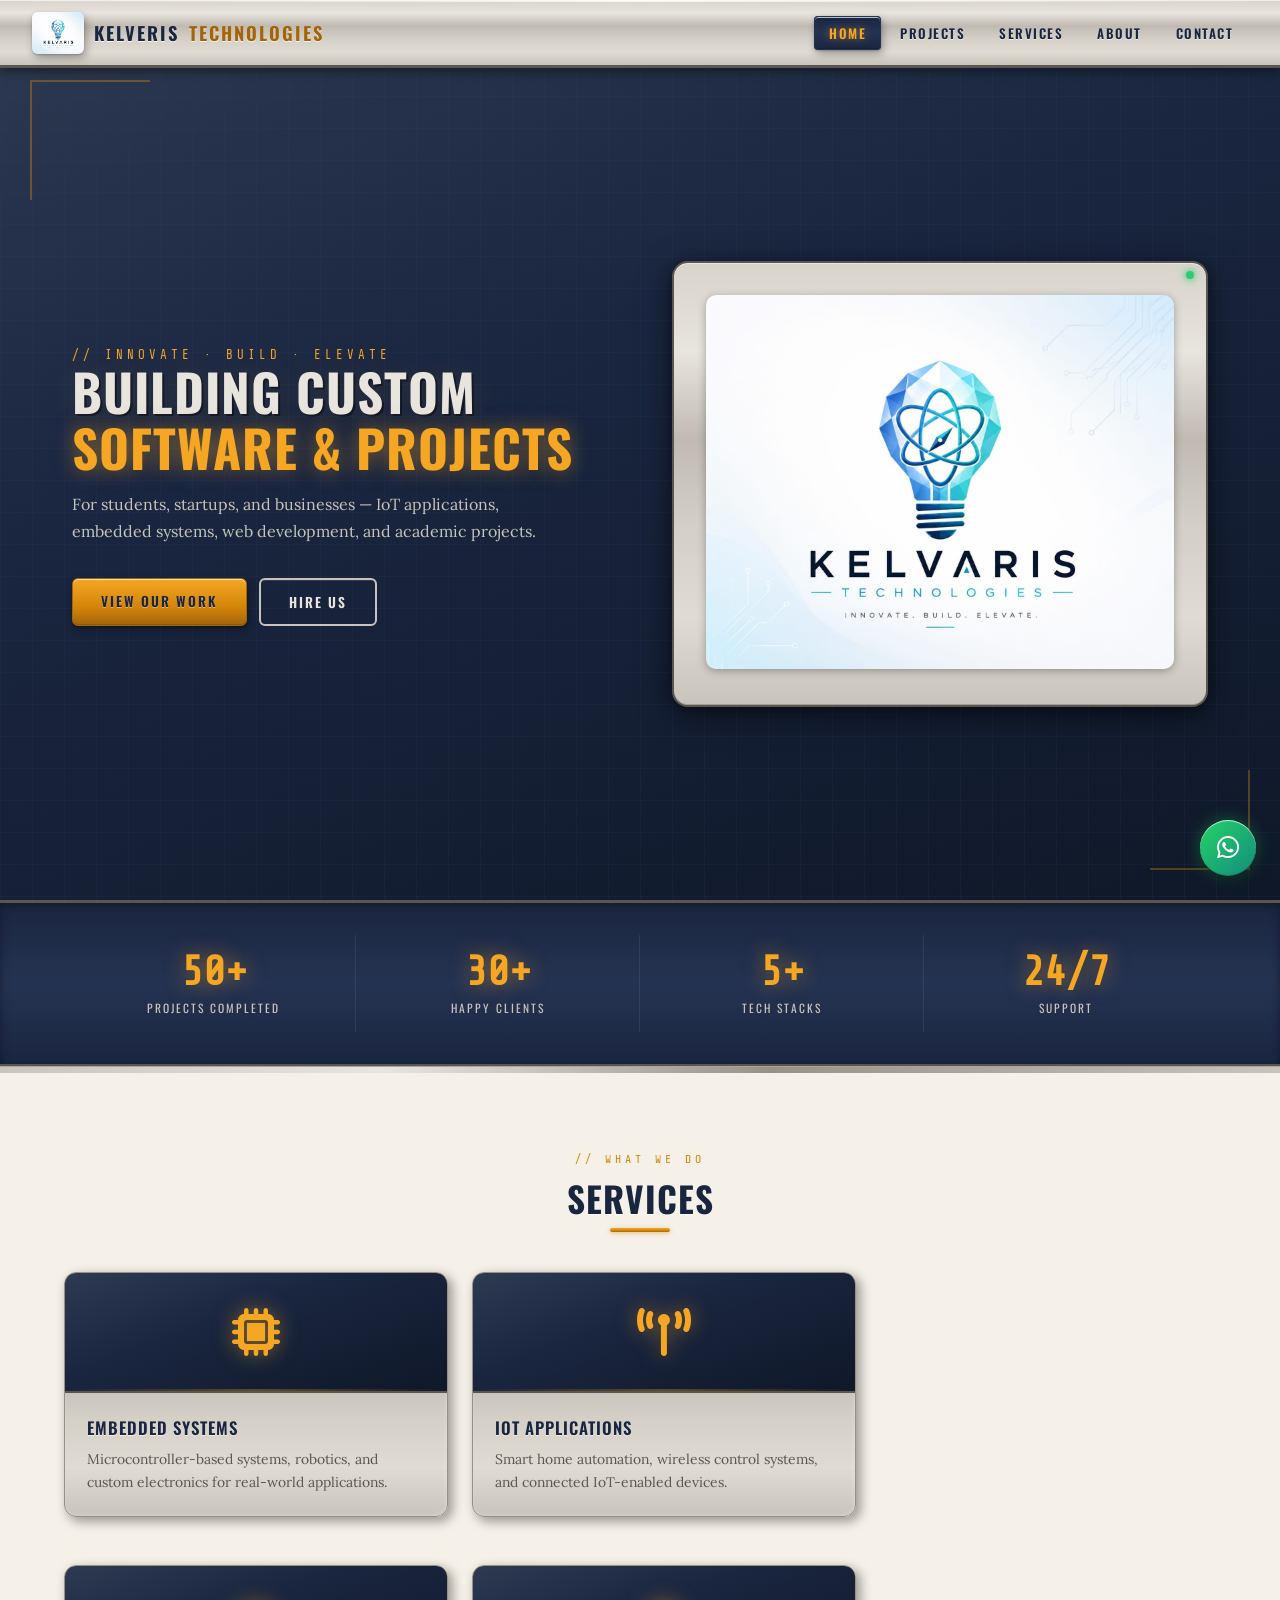
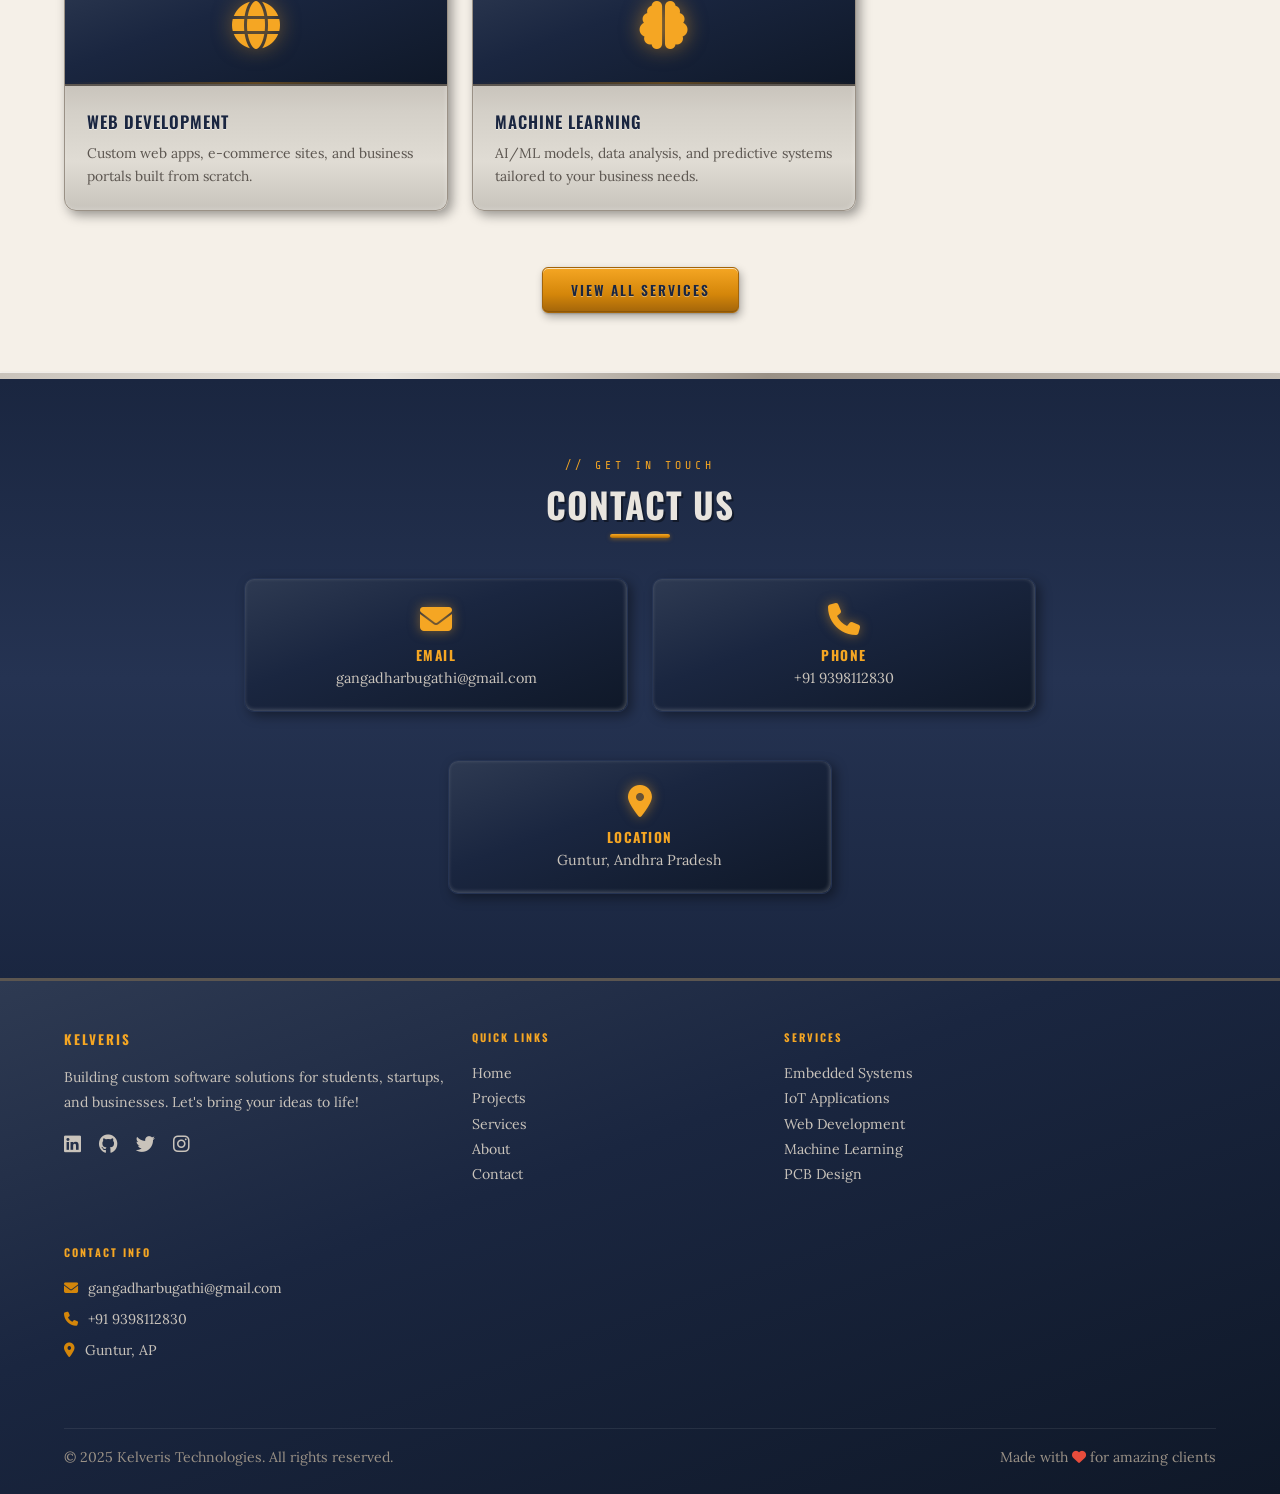
==== index.html @ 00cc4bfc "Initial commit" ====
<!DOCTYPE html>
<html lang="en">
<head>
  <meta charset="UTF-8">
  <meta name="viewport" content="width=device-width, initial-scale=1.0">
  <title>Kelveris Technologies – Innovate. Build. Elevate.</title>
  <link rel="stylesheet" href="skeu.css">
  <link rel="stylesheet" href="skeu-3d.css">
  <link rel="stylesheet" href="https://cdnjs.cloudflare.com/ajax/libs/font-awesome/6.4.2/css/all.min.css">
</head>
<body>

<!-- NAVBAR -->
<nav class="skeu-navbar">
  <a class="navbar-brand" href="index.html">
    <img src="logo.jpeg" alt="Kelveris Logo">
    KELVERIS <span>TECHNOLOGIES</span>
  </a>
  <button class="navbar-toggle" onclick="this.nextElementSibling.classList.toggle('open')">
    <i class="fas fa-bars"></i>
  </button>
  <ul class="nav-links">
    <li><a href="index.html" class="active">Home</a></li>
    <li><a href="project.html">Projects</a></li>
    <li><a href="service.html">Services</a></li>
    <li><a href="about.html">About</a></li>
    <li><a href="contact.html">Contact</a></li>
  </ul>
</nav>

<!-- HERO -->
<section class="skeu-hero" id="home">
  <div class="corner-br"></div>
  <div class="hero-inner">
    <div class="hero-text">
      <span class="tagline">// Innovate · Build · Elevate</span>
      <h1>Building Custom <em>Software &amp; Projects</em></h1>
      <p>For students, startups, and businesses — IoT applications, embedded systems, web development, and academic projects.</p>
      <div style="display:flex;gap:12px;flex-wrap:wrap;">
        <a href="project.html" class="btn-skeu btn-skeu-primary">View Our Work</a>
        <a href="contact.html" class="btn-skeu btn-skeu-outline">Hire Us</a>
      </div>
    </div>
    <div>
      <div class="hero-logo-panel" data-tilt id="heroTiltPanel">
        <img src="logo.jpeg" alt="Kelveris Technologies">
      </div>
    </div>
  </div>
</section>

<!-- STATS -->
<div class="stats-strip">
  <div class="stats-grid">
    <div class="stat-item">
      <span class="stat-number">50+</span>
      <div class="stat-label">Projects Completed</div>
    </div>
    <div class="stat-item">
      <span class="stat-number">30+</span>
      <div class="stat-label">Happy Clients</div>
    </div>
    <div class="stat-item">
      <span class="stat-number">5+</span>
      <div class="stat-label">Tech Stacks</div>
    </div>
    <div class="stat-item">
      <span class="stat-number">24/7</span>
      <div class="stat-label">Support</div>
    </div>
  </div>
</div>

<div class="plate-divider"></div>

<!-- SERVICES PREVIEW -->
<section class="skeu-section" style="background:var(--cream);">
  <div class="container">
    <div class="text-center mb-5">
      <span class="section-label">// What We Do</span>
      <h2 class="section-title section-title-center">Services</h2>
    </div>

    <div class="row gap-3" style="margin-bottom:2rem;">
      <!-- Service cards -->
      <div class="col-3 mb-3">
        <div class="skeu-card" style="height:100%;">
          <div class="card-icon-panel"><i class="fas fa-microchip"></i></div>
          <div class="card-body">
            <h5 class="card-title">Embedded Systems</h5>
            <p class="card-text">Microcontroller-based systems, robotics, and custom electronics for real-world applications.</p>
          </div>
        </div>
      </div>
      <div class="col-3 mb-3">
        <div class="skeu-card" style="height:100%;">
          <div class="card-icon-panel"><i class="fas fa-broadcast-tower"></i></div>
          <div class="card-body">
            <h5 class="card-title">IoT Applications</h5>
            <p class="card-text">Smart home automation, wireless control systems, and connected IoT-enabled devices.</p>
          </div>
        </div>
      </div>
      <div class="col-3 mb-3">
        <div class="skeu-card" style="height:100%;">
          <div class="card-icon-panel"><i class="fas fa-globe"></i></div>
          <div class="card-body">
            <h5 class="card-title">Web Development</h5>
            <p class="card-text">Custom web apps, e-commerce sites, and business portals built from scratch.</p>
          </div>
        </div>
      </div>
      <div class="col-3 mb-3">
        <div class="skeu-card" style="height:100%;">
          <div class="card-icon-panel"><i class="fas fa-brain"></i></div>
          <div class="card-body">
            <h5 class="card-title">Machine Learning</h5>
            <p class="card-text">AI/ML models, data analysis, and predictive systems tailored to your business needs.</p>
          </div>
        </div>
      </div>
    </div>

    <div class="text-center">
      <a href="service.html" class="btn-skeu btn-skeu-primary">View All Services</a>
    </div>
  </div>
</section>

<div class="plate-divider"></div>

<!-- CONTACT INFO -->
<section class="skeu-section" style="background: var(--navy-grad);">
  <div class="container">
    <div class="text-center mb-5">
      <span class="section-label" style="color:var(--amber-glow);">// Get In Touch</span>
      <h2 class="section-title section-title-center" style="color:var(--metal-light); text-shadow:2px 2px 0 rgba(0,0,0,0.4);">Contact Us</h2>
    </div>

    <div class="row gap-3" style="justify-content:center;">
      <div class="col-3 mb-3">
        <div class="contact-info-block">
          <i class="fas fa-envelope"></i>
          <h5>Email</h5>
          <p>gangadharbugathi@gmail.com</p>
        </div>
      </div>
      <div class="col-3 mb-3">
        <div class="contact-info-block">
          <i class="fas fa-phone"></i>
          <h5>Phone</h5>
          <p>+91 9398112830</p>
        </div>
      </div>
      <div class="col-3 mb-3">
        <div class="contact-info-block">
          <i class="fas fa-map-marker-alt"></i>
          <h5>Location</h5>
          <p>Guntur, Andhra Pradesh</p>
        </div>
      </div>
    </div>
  </div>
</section>

<!-- FOOTER -->
<footer class="skeu-footer">
  <div class="container">
    <div class="row gap-3">
      <div class="col-3 mb-4">
        <h5>Kelveris</h5>
        <p>Building custom software solutions for students, startups, and businesses. Let's bring your ideas to life!</p>
        <div class="footer-social mt-2">
          <a href="#"><i class="fab fa-linkedin"></i></a>
          <a href="#"><i class="fab fa-github"></i></a>
          <a href="#"><i class="fab fa-twitter"></i></a>
          <a href="#"><i class="fab fa-instagram"></i></a>
        </div>
      </div>
      <div class="col-4 mb-4">
        <h6>Quick Links</h6>
        <ul>
          <li><a href="index.html">Home</a></li>
          <li><a href="project.html">Projects</a></li>
          <li><a href="service.html">Services</a></li>
          <li><a href="about.html">About</a></li>
          <li><a href="contact.html">Contact</a></li>
        </ul>
      </div>
      <div class="col-3 mb-4">
        <h6>Services</h6>
        <ul>
          <li><a href="service.html">Embedded Systems</a></li>
          <li><a href="service.html">IoT Applications</a></li>
          <li><a href="service.html">Web Development</a></li>
          <li><a href="service.html">Machine Learning</a></li>
          <li><a href="service.html">PCB Design</a></li>
        </ul>
      </div>
      <div class="col-3 mb-4">
        <h6>Contact Info</h6>
        <p><i class="fas fa-envelope" style="margin-right:6px;color:var(--amber);"></i> gangadharbugathi@gmail.com</p>
        <p style="margin-top:6px;"><i class="fas fa-phone" style="margin-right:6px;color:var(--amber);"></i> +91 9398112830</p>
        <p style="margin-top:6px;"><i class="fas fa-map-marker-alt" style="margin-right:6px;color:var(--amber);"></i> Guntur, AP</p>
      </div>
    </div>
    <hr class="footer-divider">
    <div class="row" style="justify-content:space-between;align-items:center;">
      <p class="footer-copy">© 2025 Kelveris Technologies. All rights reserved.</p>
      <p class="footer-copy">Made with <i class="fas fa-heart" style="color:#e74c3c;"></i> for amazing clients</p>
    </div>
  </div>
</footer>

<!-- WhatsApp -->
<a href="https://wa.me/919398112830?text=Hi! I'm interested in your services" class="float-wa" target="_blank">
  <i class="fab fa-whatsapp"></i>
</a>

<!-- Mouse-reactive 3D tilt for hero logo panel -->
<script>
  const tiltPanel = document.getElementById('heroTiltPanel');
  const tiltStage = document.querySelector('.skeu-hero');
  if (tiltPanel && tiltStage) {
    tiltStage.addEventListener('mousemove', (e) => {
      const rect = tiltStage.getBoundingClientRect();
      const x = (e.clientX - rect.left) / rect.width - 0.5;
      const y = (e.clientY - rect.top) / rect.height - 0.5;
      const rotY = x * 22;
      const rotX = -y * 14;
      tiltPanel.style.transform = `rotateY(${rotY}deg) rotateX(${rotX}deg) translateZ(20px)`;
      tiltPanel.style.animation = 'none';
    });
    tiltStage.addEventListener('mouseleave', () => {
      tiltPanel.style.transform = '';
      tiltPanel.style.animation = 'panel-float-3d 6s ease-in-out infinite';
    });
  }
</script>

</body>
</html>
---- skeu.css ----
/* ============================================================
   KELVERIS TECHNOLOGIES – Skeuomorphic Design System
   Palette: Brushed metal + warm cream + deep navy hardware
   ============================================================ */

@import url('https://fonts.googleapis.com/css2?family=Oswald:wght@400;600;700&family=Lora:ital,wght@0,400;0,600;1,400&family=Share+Tech+Mono&display=swap');

:root {
  /* Metals */
  --metal-light: #e8e4de;
  --metal-mid:   #c9c3bb;
  --metal-dark:  #9a9186;
  --metal-deep:  #5c5650;

  /* Warm cream / desk surface */
  --cream:       #f5f0e8;
  --cream-dark:  #e8e0d0;
  --parchment:   #d4c9b0;

  /* Hardware navy */
  --navy:        #1a2640;
  --navy-mid:    #253352;
  --navy-light:  #2e4070;

  /* Accent amber / LED */
  --amber:       #d4860a;
  --amber-glow:  #f5a623;
  --amber-dark:  #a3650a;

  /* Green LED */
  --led-green:   #2ecc71;
  --led-off:     #0a3320;

  /* Shadows */
  --shadow-raised: 0 1px 0 rgba(255,255,255,0.7) inset, 0 -1px 0 rgba(0,0,0,0.15) inset,
                   2px 4px 8px rgba(0,0,0,0.3), 0 1px 2px rgba(0,0,0,0.2);
  --shadow-inset:  inset 0 2px 5px rgba(0,0,0,0.35), inset 0 1px 2px rgba(0,0,0,0.25),
                   0 1px 0 rgba(255,255,255,0.5);
  --shadow-panel:  4px 4px 12px rgba(0,0,0,0.4), -1px -1px 4px rgba(255,255,255,0.25) inset;
  --shadow-deep:   0 8px 32px rgba(0,0,0,0.5), 0 2px 8px rgba(0,0,0,0.3);

  /* Textures via gradients */
  --metal-grad: linear-gradient(180deg,
    #d8d4cc 0%, #e8e4de 20%, #c0bab2 40%,
    #d4d0c8 60%, #e0dcd4 80%, #c8c4bc 100%);
  --desk-grad: linear-gradient(145deg, #f5f0e8 0%, #e8e0d0 50%, #ddd5c0 100%);
  --navy-grad: linear-gradient(180deg, #1a2640 0%, #253352 50%, #1a2640 100%);
  --panel-grad: linear-gradient(160deg, #2e3a52 0%, #1a2640 40%, #0f1828 100%);
  --amber-grad: linear-gradient(180deg, #f5a623 0%, #d4860a 60%, #a3650a 100%);
}

/* ============================================================
   BASE
   ============================================================ */
*, *::before, *::after { box-sizing: border-box; margin: 0; padding: 0; }

html { scroll-behavior: smooth; }

body {
  font-family: 'Lora', Georgia, serif;
  background: var(--desk-grad);
  background-attachment: fixed;
  color: var(--navy);
  min-height: 100vh;
  /* subtle linen texture */
  background-image:
    url("data:image/svg+xml,%3Csvg xmlns='http://www.w3.org/2000/svg' width='4' height='4'%3E%3Crect width='4' height='4' fill='%23f5f0e8'/%3E%3Crect x='0' y='0' width='1' height='1' fill='%23ede8de' opacity='.5'/%3E%3Crect x='2' y='2' width='1' height='1' fill='%23ede8de' opacity='.5'/%3E%3C/svg%3E"),
    linear-gradient(145deg, #f5f0e8 0%, #e8e0d0 50%, #ddd5c0 100%);
}

a { text-decoration: none; color: inherit; }

/* ============================================================
   NAVBAR  – brushed aluminium rail
   ============================================================ */
.skeu-navbar {
  position: fixed;
  top: 0; left: 0; right: 0;
  z-index: 1000;
  background: var(--metal-grad);
  border-bottom: 3px solid var(--metal-deep);
  box-shadow: 0 3px 10px rgba(0,0,0,0.45), 0 1px 0 rgba(255,255,255,0.6) inset;
  padding: 0 2rem;
  display: flex;
  align-items: center;
  justify-content: space-between;
  height: 68px;
}

.skeu-navbar::before {
  content:'';
  position:absolute; top:0; left:0; right:0; height:2px;
  background: linear-gradient(90deg, transparent, rgba(255,255,255,0.8), transparent);
}

.navbar-brand {
  display: flex;
  align-items: center;
  gap: 10px;
  font-family: 'Oswald', sans-serif;
  font-size: 1.15rem;
  font-weight: 700;
  letter-spacing: 2px;
  color: var(--navy);
  text-shadow: 0 1px 0 rgba(255,255,255,0.8);
}

.navbar-brand img {
  height: 42px;
  border-radius: 6px;
  box-shadow: var(--shadow-raised);
}

.navbar-brand span {
  color: var(--amber-dark);
}

.nav-links {
  display: flex;
  align-items: center;
  gap: 4px;
  list-style: none;
}

.nav-links li a {
  font-family: 'Oswald', sans-serif;
  font-size: 0.82rem;
  font-weight: 600;
  letter-spacing: 1.5px;
  text-transform: uppercase;
  padding: 6px 14px;
  border-radius: 4px;
  color: var(--navy);
  border: 1px solid transparent;
  transition: all 0.15s;
  position: relative;
  text-shadow: 0 1px 0 rgba(255,255,255,0.6);
}

.nav-links li a:hover,
.nav-links li a.active {
  background: var(--navy-grad);
  color: var(--amber-glow);
  border: 1px solid var(--navy-mid);
  box-shadow: var(--shadow-raised);
  text-shadow: 0 0 8px rgba(245,166,35,0.5);
}

/* hamburger */
.navbar-toggle {
  display: none;
  background: none;
  border: none;
  font-size: 1.4rem;
  color: var(--navy);
  cursor: pointer;
}

/* ============================================================
   SECTION BASE
   ============================================================ */
.skeu-section {
  padding: 80px 0 60px;
}

.skeu-section:first-of-type {
  padding-top: 100px;
}

.section-label {
  font-family: 'Share Tech Mono', monospace;
  font-size: 0.72rem;
  letter-spacing: 4px;
  text-transform: uppercase;
  color: var(--amber);
  margin-bottom: 6px;
  display: block;
}

.section-title {
  font-family: 'Oswald', sans-serif;
  font-size: 2.2rem;
  font-weight: 700;
  letter-spacing: 1px;
  color: var(--navy);
  text-transform: uppercase;
  position: relative;
  display: inline-block;
  text-shadow: 0 1px 0 rgba(255,255,255,0.8);
}

.section-title::after {
  content: '';
  position: absolute;
  bottom: -8px; left: 0;
  width: 60px; height: 4px;
  background: var(--amber-grad);
  border-radius: 2px;
  box-shadow: 0 1px 4px rgba(212,134,10,0.5);
}

.section-title-center {
  text-align: center;
  display: block;
}

.section-title-center::after {
  left: 50%; transform: translateX(-50%);
}

/* ============================================================
   HERO
   ============================================================ */
.skeu-hero {
  min-height: 100vh;
  background: var(--panel-grad);
  display: flex;
  align-items: center;
  padding-top: 68px;
  position: relative;
  overflow: hidden;
}

/* PCB grid overlay */
.skeu-hero::before {
  content: '';
  position: absolute; inset: 0;
  background-image:
    linear-gradient(rgba(46,64,112,0.15) 1px, transparent 1px),
    linear-gradient(90deg, rgba(46,64,112,0.15) 1px, transparent 1px);
  background-size: 32px 32px;
  pointer-events: none;
}

/* corner bracket decorations */
.skeu-hero::after {
  content: '';
  position: absolute;
  top: 80px; left: 30px;
  width: 120px; height: 120px;
  border-top: 2px solid var(--amber);
  border-left: 2px solid var(--amber);
  opacity: 0.4;
}

.hero-inner {
  position: relative; z-index: 2;
  width: 100%;
  max-width: 1200px;
  margin: 0 auto;
  padding: 0 2rem;
  display: grid;
  grid-template-columns: 1fr 1fr;
  gap: 4rem;
  align-items: center;
}

.hero-text .tagline {
  font-family: 'Share Tech Mono', monospace;
  font-size: 0.78rem;
  letter-spacing: 4px;
  color: var(--amber-glow);
  margin-bottom: 16px;
  text-transform: uppercase;
}

.hero-text h1 {
  font-family: 'Oswald', sans-serif;
  font-size: 3.2rem;
  font-weight: 700;
  line-height: 1.1;
  letter-spacing: 1px;
  text-transform: uppercase;
  color: var(--metal-light);
  text-shadow: 2px 2px 0 rgba(0,0,0,0.4), 0 0 30px rgba(245,166,35,0.1);
  margin-bottom: 1rem;
}

.hero-text h1 em {
  font-style: normal;
  color: var(--amber-glow);
  text-shadow: 0 0 20px rgba(245,166,35,0.5);
}

.hero-text p {
  font-family: 'Lora', serif;
  font-size: 1rem;
  color: var(--metal-mid);
  line-height: 1.7;
  margin-bottom: 2rem;
  max-width: 480px;
}

/* hero logo panel */
.hero-logo-panel {
  background: var(--metal-grad);
  border-radius: 16px;
  padding: 2rem;
  box-shadow: var(--shadow-deep),
              inset 0 1px 0 rgba(255,255,255,0.5),
              inset 0 -1px 0 rgba(0,0,0,0.2);
  border: 2px solid var(--metal-deep);
  position: relative;
  animation: panel-float 5s ease-in-out infinite;
}

.hero-logo-panel::before {
  content: '';
  position: absolute;
  top: 8px; right: 12px;
  width: 8px; height: 8px;
  border-radius: 50%;
  background: var(--led-green);
  box-shadow: 0 0 6px var(--led-green), 0 0 12px rgba(46,204,113,0.4);
  animation: led-blink 2s ease-in-out infinite;
}

.hero-logo-panel img {
  width: 100%;
  border-radius: 10px;
  box-shadow: inset 0 1px 4px rgba(0,0,0,0.3),
              0 2px 8px rgba(0,0,0,0.3);
}

@keyframes panel-float {
  0%,100% { transform: translateY(0); }
  50%      { transform: translateY(-10px); }
}

@keyframes led-blink {
  0%,100% { opacity: 1; }
  50%      { opacity: 0.3; }
}

/* ============================================================
   BUTTONS
   ============================================================ */
.btn-skeu {
  display: inline-block;
  font-family: 'Oswald', sans-serif;
  font-size: 0.85rem;
  font-weight: 600;
  letter-spacing: 2px;
  text-transform: uppercase;
  padding: 12px 28px;
  border-radius: 6px;
  cursor: pointer;
  transition: all 0.15s;
  border: none;
  position: relative;
}

.btn-skeu-primary {
  background: var(--amber-grad);
  color: var(--navy);
  box-shadow: var(--shadow-raised);
  text-shadow: 0 1px 0 rgba(255,255,255,0.4);
  border: 1px solid var(--amber-dark);
}

.btn-skeu-primary:hover {
  filter: brightness(1.1);
  box-shadow: 0 1px 0 rgba(255,255,255,0.7) inset, 0 -1px 0 rgba(0,0,0,0.15) inset,
              4px 6px 14px rgba(0,0,0,0.4), 0 0 20px rgba(212,134,10,0.3);
  transform: translateY(-2px);
  color: var(--navy);
}

.btn-skeu-primary:active {
  box-shadow: var(--shadow-inset);
  transform: translateY(1px);
}

.btn-skeu-outline {
  background: transparent;
  color: var(--metal-light);
  border: 2px solid var(--metal-mid);
  box-shadow: 0 1px 0 rgba(255,255,255,0.1) inset;
}

.btn-skeu-outline:hover {
  background: rgba(255,255,255,0.08);
  border-color: var(--amber-glow);
  color: var(--amber-glow);
}

.btn-skeu-sm {
  padding: 7px 16px;
  font-size: 0.72rem;
  letter-spacing: 1.5px;
}

/* ============================================================
   STATS  – gauge panels
   ============================================================ */
.stats-strip {
  background: var(--navy-grad);
  border-top: 3px solid var(--metal-deep);
  border-bottom: 3px solid var(--metal-deep);
  padding: 32px 0;
  box-shadow: inset 0 2px 8px rgba(0,0,0,0.4);
}

.stats-grid {
  display: grid;
  grid-template-columns: repeat(4, 1fr);
  gap: 0;
  max-width: 1200px;
  margin: 0 auto;
  padding: 0 2rem;
}

.stat-item {
  text-align: center;
  padding: 16px 10px;
  border-right: 1px solid rgba(255,255,255,0.08);
  position: relative;
}

.stat-item:last-child { border-right: none; }

.stat-number {
  font-family: 'Share Tech Mono', monospace;
  font-size: 2.6rem;
  font-weight: 700;
  color: var(--amber-glow);
  text-shadow: 0 0 20px rgba(245,166,35,0.5);
  line-height: 1;
  display: block;
}

.stat-label {
  font-family: 'Oswald', sans-serif;
  font-size: 0.72rem;
  letter-spacing: 2px;
  text-transform: uppercase;
  color: var(--metal-mid);
  margin-top: 6px;
}

/* ============================================================
   CARDS  – raised hardware panel
   ============================================================ */
.skeu-card {
  background: var(--metal-grad);
  border-radius: 12px;
  border: 1px solid var(--metal-dark);
  box-shadow: var(--shadow-panel);
  transition: transform 0.2s, box-shadow 0.2s;
  position: relative;
  overflow: hidden;
}

.skeu-card::before {
  content: '';
  position: absolute;
  top: 0; left: 0; right: 0; height: 1px;
  background: rgba(255,255,255,0.7);
}

.skeu-card:hover {
  transform: translateY(-5px) scale(1.01);
  box-shadow: 6px 8px 20px rgba(0,0,0,0.45), -1px -1px 6px rgba(255,255,255,0.3) inset;
}

/* dark variant */
.skeu-card-dark {
  background: linear-gradient(160deg, #2e3a52 0%, #1a2640 60%, #0f1828 100%);
  border-color: var(--navy-mid);
}

.skeu-card-dark::before {
  background: rgba(255,255,255,0.08);
}

.card-icon-panel {
  background: var(--panel-grad);
  border-bottom: 2px solid var(--metal-deep);
  display: flex;
  align-items: center;
  justify-content: center;
  height: 120px;
  font-size: 3rem;
  color: var(--amber-glow);
  text-shadow: 0 0 20px rgba(245,166,35,0.5);
  position: relative;
}

.card-icon-panel::after {
  content: '';
  position: absolute;
  bottom: 0; left: 0; right: 0; height: 2px;
  background: linear-gradient(90deg, transparent, var(--amber), transparent);
  opacity: 0.4;
}

.card-body {
  padding: 1.4rem;
}

.card-title {
  font-family: 'Oswald', sans-serif;
  font-size: 1.05rem;
  font-weight: 600;
  letter-spacing: 1px;
  text-transform: uppercase;
  color: var(--navy);
  margin-bottom: 8px;
  text-shadow: 0 1px 0 rgba(255,255,255,0.6);
}

.skeu-card-dark .card-title {
  color: var(--metal-light);
  text-shadow: 0 1px 0 rgba(0,0,0,0.4);
}

.card-text {
  font-family: 'Lora', serif;
  font-size: 0.87rem;
  color: var(--metal-deep);
  line-height: 1.65;
}

.skeu-card-dark .card-text { color: var(--metal-mid); }

/* ============================================================
   TECH BADGES
   ============================================================ */
.tech-badge {
  display: inline-block;
  background: var(--navy);
  color: var(--amber-glow);
  font-family: 'Share Tech Mono', monospace;
  font-size: 0.72rem;
  padding: 3px 10px;
  border-radius: 3px;
  margin: 2px;
  border: 1px solid var(--navy-mid);
  box-shadow: 0 1px 0 rgba(255,255,255,0.08) inset;
  letter-spacing: 0.5px;
}

/* ============================================================
   FORM  – recessed panel inputs
   ============================================================ */
.skeu-form-panel {
  background: var(--metal-grad);
  border-radius: 14px;
  border: 2px solid var(--metal-dark);
  box-shadow: var(--shadow-deep);
  padding: 2.5rem;
  position: relative;
}

.skeu-form-panel::before {
  content: '';
  position: absolute;
  top: 0; left: 0; right: 0; height: 2px;
  background: rgba(255,255,255,0.7);
  border-radius: 14px 14px 0 0;
}

.form-label {
  font-family: 'Oswald', sans-serif;
  font-size: 0.8rem;
  letter-spacing: 2px;
  text-transform: uppercase;
  color: var(--navy);
  margin-bottom: 6px;
  display: block;
  text-shadow: 0 1px 0 rgba(255,255,255,0.6);
}

.form-control-skeu {
  width: 100%;
  padding: 10px 14px;
  font-family: 'Lora', serif;
  font-size: 0.9rem;
  color: var(--navy);
  background: var(--cream-dark);
  border: 1px solid var(--metal-dark);
  border-radius: 6px;
  box-shadow: var(--shadow-inset);
  outline: none;
  transition: box-shadow 0.15s;
}

.form-control-skeu:focus {
  box-shadow: var(--shadow-inset), 0 0 0 2px rgba(212,134,10,0.4);
  border-color: var(--amber);
}

.form-group { margin-bottom: 1.4rem; }

/* ============================================================
   TEAM MEMBER CARD
   ============================================================ */
.team-card {
  background: var(--metal-grad);
  border-radius: 10px;
  padding: 1.2rem;
  border: 1px solid var(--metal-dark);
  box-shadow: var(--shadow-panel);
  text-align: center;
  transition: transform 0.2s;
}

.team-card:hover { transform: translateY(-4px); }

.team-card i {
  font-size: 2rem;
  color: var(--navy);
  text-shadow: 0 1px 0 rgba(255,255,255,0.6);
  display: block;
  margin-bottom: 8px;
}

.team-card h6 {
  font-family: 'Oswald', sans-serif;
  font-size: 0.88rem;
  letter-spacing: 1px;
  color: var(--navy);
  margin: 0;
  text-shadow: 0 1px 0 rgba(255,255,255,0.6);
}

/* ============================================================
   CONTACT INFO BLOCKS
   ============================================================ */
.contact-info-block {
  background: var(--panel-grad);
  border-radius: 10px;
  padding: 1.5rem;
  border: 1px solid var(--navy-mid);
  box-shadow: var(--shadow-panel);
  text-align: center;
  color: var(--metal-light);
}

.contact-info-block i {
  font-size: 2rem;
  color: var(--amber-glow);
  text-shadow: 0 0 12px rgba(245,166,35,0.5);
  margin-bottom: 10px;
}

.contact-info-block h5 {
  font-family: 'Oswald', sans-serif;
  letter-spacing: 1.5px;
  text-transform: uppercase;
  font-size: 0.85rem;
  color: var(--amber-glow);
  margin-bottom: 4px;
}

.contact-info-block p {
  font-size: 0.9rem;
  color: var(--metal-mid);
  margin: 0;
}

/* ============================================================
   FOOTER
   ============================================================ */
.skeu-footer {
  background: var(--panel-grad);
  border-top: 3px solid var(--metal-deep);
  color: var(--metal-mid);
  padding: 3rem 2rem 1.5rem;
}

.skeu-footer h5, .skeu-footer h6 {
  font-family: 'Oswald', sans-serif;
  letter-spacing: 2px;
  text-transform: uppercase;
  color: var(--amber-glow);
  margin-bottom: 1rem;
}

.skeu-footer p, .skeu-footer li {
  font-size: 0.88rem;
  line-height: 1.8;
}

.skeu-footer ul { list-style: none; padding: 0; }
.skeu-footer ul li a { color: var(--metal-mid); transition: color 0.15s; }
.skeu-footer ul li a:hover { color: var(--amber-glow); }

.footer-divider {
  border: none;
  border-top: 1px solid rgba(255,255,255,0.08);
  margin: 2rem 0 1rem;
}

.footer-social a {
  color: var(--metal-mid);
  font-size: 1.2rem;
  margin-right: 14px;
  transition: color 0.15s, text-shadow 0.15s;
}

.footer-social a:hover {
  color: var(--amber-glow);
  text-shadow: 0 0 8px rgba(245,166,35,0.5);
}

.footer-copy {
  font-size: 0.8rem;
  color: var(--metal-dark);
}

/* ============================================================
   WHATSAPP FLOAT
   ============================================================ */
.float-wa {
  position: fixed;
  bottom: 24px; right: 24px;
  width: 56px; height: 56px;
  border-radius: 50%;
  background: linear-gradient(135deg, #25d366, #128c7e);
  display: flex; align-items: center; justify-content: center;
  font-size: 1.6rem;
  color: white;
  box-shadow: var(--shadow-raised), 0 0 16px rgba(37,211,102,0.4);
  z-index: 999;
  transition: transform 0.2s;
}

.float-wa:hover { transform: scale(1.1); color: white; }

/* ============================================================
   ABOUT CHECKLIST
   ============================================================ */
.check-list { list-style: none; padding: 0; }
.check-list li {
  font-family: 'Lora', serif;
  font-size: 0.9rem;
  color: var(--navy);
  padding: 6px 0;
  display: flex; align-items: center; gap: 8px;
}
.check-list li i { color: var(--led-green); }

/* ============================================================
   PLATE DIVIDER
   ============================================================ */
.plate-divider {
  height: 6px;
  background: linear-gradient(90deg,
    var(--metal-mid) 0%, var(--metal-light) 30%,
    var(--metal-dark) 60%, var(--metal-mid) 100%);
  box-shadow: 0 1px 3px rgba(0,0,0,0.3), 0 -1px 0 rgba(255,255,255,0.5);
}

/* ============================================================
   ABOUT PANEL
   ============================================================ */
.about-panel {
  background: var(--cream);
  border: 2px solid var(--parchment);
  border-radius: 14px;
  padding: 2.5rem;
  box-shadow: var(--shadow-panel);
  position: relative;
}

.about-panel::before {
  content: '';
  position: absolute;
  top: 0; left: 0; right: 0; height: 2px;
  background: rgba(255,255,255,0.9);
  border-radius: 14px 14px 0 0;
}

.about-panel p {
  font-family: 'Lora', serif;
  font-size: 0.95rem;
  line-height: 1.75;
  color: var(--navy);
}

/* ============================================================
   HERO CORNER DECORATIONS
   ============================================================ */
.corner-br {
  position: absolute;
  bottom: 30px; right: 30px;
  width: 100px; height: 100px;
  border-bottom: 2px solid var(--amber);
  border-right: 2px solid var(--amber);
  opacity: 0.35;
  pointer-events: none;
}

/* ============================================================
   CONTAINER UTIL
   ============================================================ */
.container { max-width: 1200px; margin: 0 auto; padding: 0 1.5rem; }
.row { display: flex; flex-wrap: wrap; }
.col-2 { width: 50%; }
.col-3 { width: 33.333%; }
.col-4 { width: 25%; }
.gap-3 { gap: 1.5rem; }
.gap-2 { gap: 1rem; }
.text-center { text-align: center; }
.mb-2 { margin-bottom: 1rem; }
.mb-3 { margin-bottom: 1.5rem; }
.mb-4 { margin-bottom: 2rem; }
.mb-5 { margin-bottom: 3rem; }
.mt-2 { margin-top: 1rem; }
.mt-3 { margin-top: 1.5rem; }
.mt-4 { margin-top: 2rem; }

/* ============================================================
   RESPONSIVE
   ============================================================ */
@media (max-width: 900px) {
  .hero-inner { grid-template-columns: 1fr; gap: 2rem; text-align: center; }
  .hero-text p { margin: 0 auto 2rem; }
  .stats-grid { grid-template-columns: repeat(2, 1fr); }
  .col-3, .col-4 { width: 50%; }
}

@media (max-width: 600px) {
  .skeu-navbar { padding: 0 1rem; }
  .nav-links { display: none; position: absolute; top: 68px; left: 0; right: 0;
    background: var(--metal-grad); flex-direction: column; padding: 1rem;
    border-bottom: 3px solid var(--metal-deep); box-shadow: 0 4px 10px rgba(0,0,0,0.4); }
  .nav-links.open { display: flex; }
  .navbar-toggle { display: block; }
  .col-2, .col-3, .col-4 { width: 100%; }
  .stats-grid { grid-template-columns: repeat(2,1fr); }
  .hero-text h1 { font-size: 2.2rem; }
}
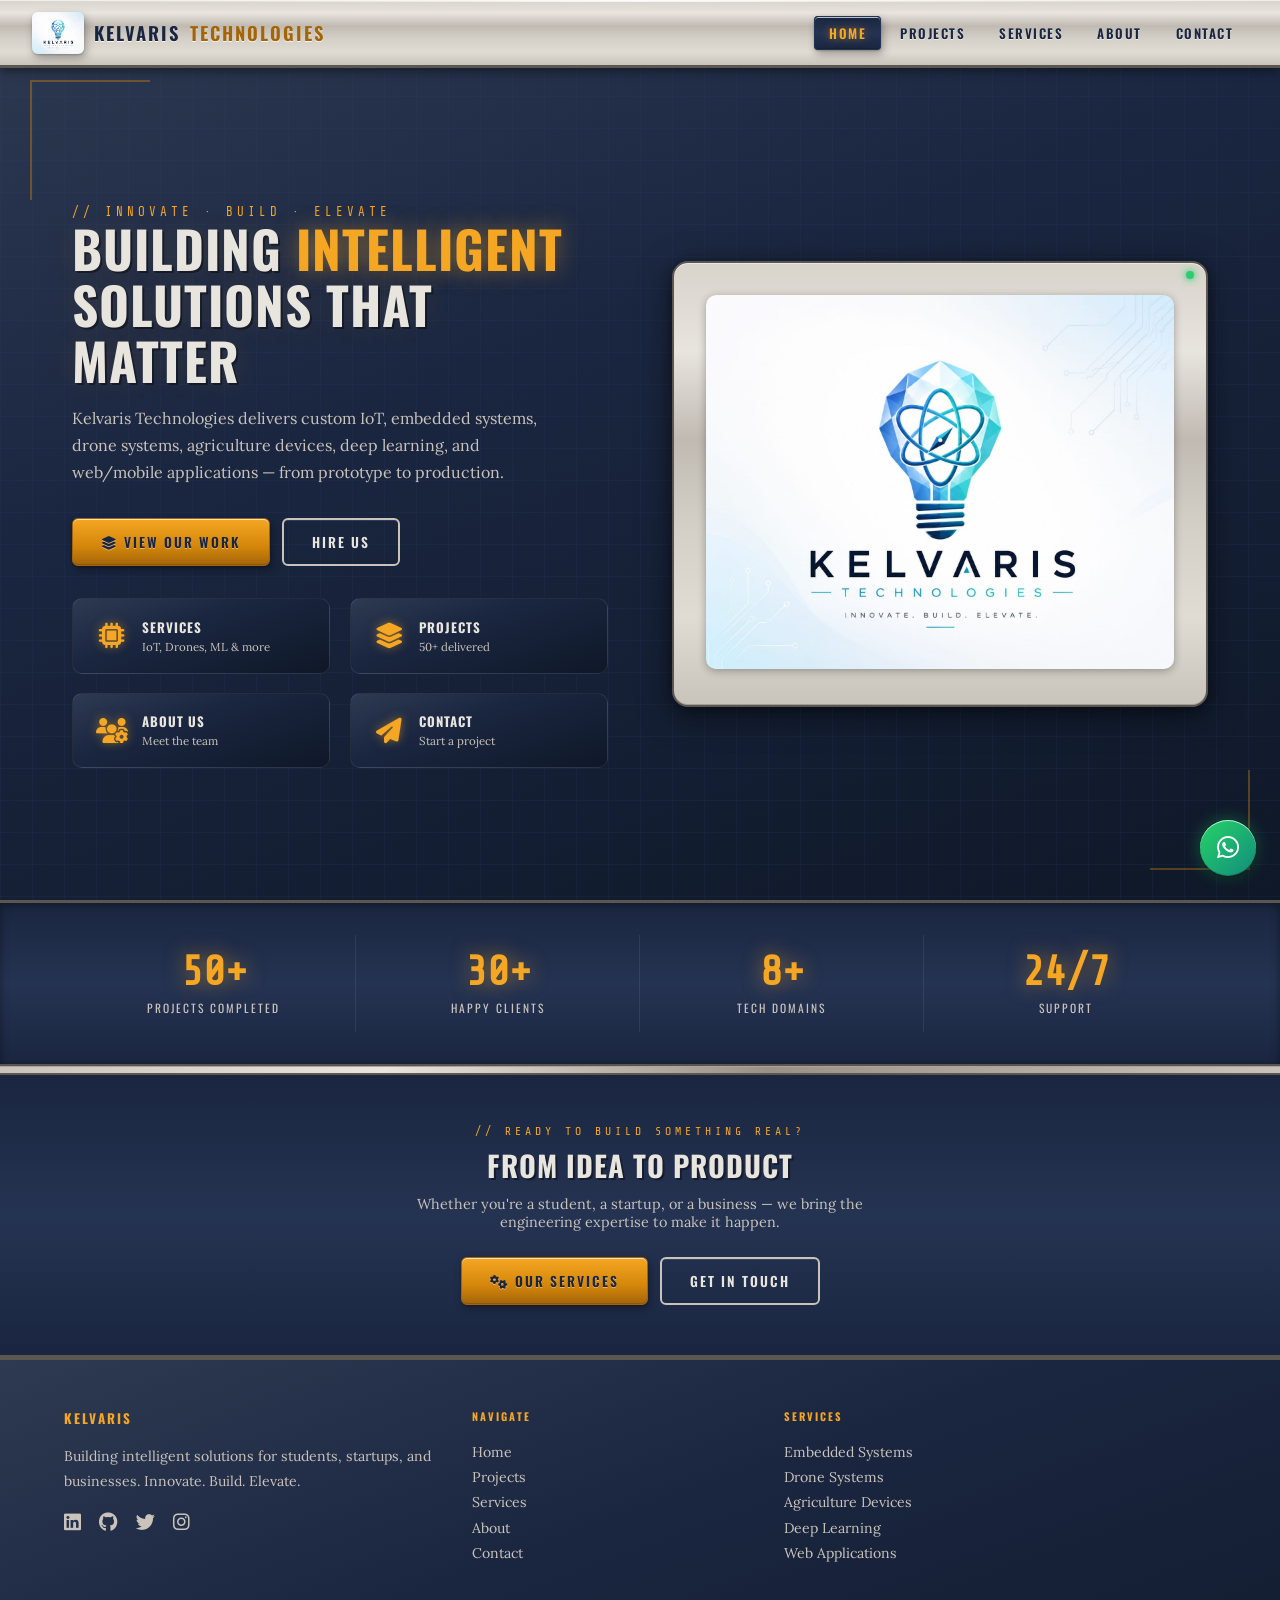
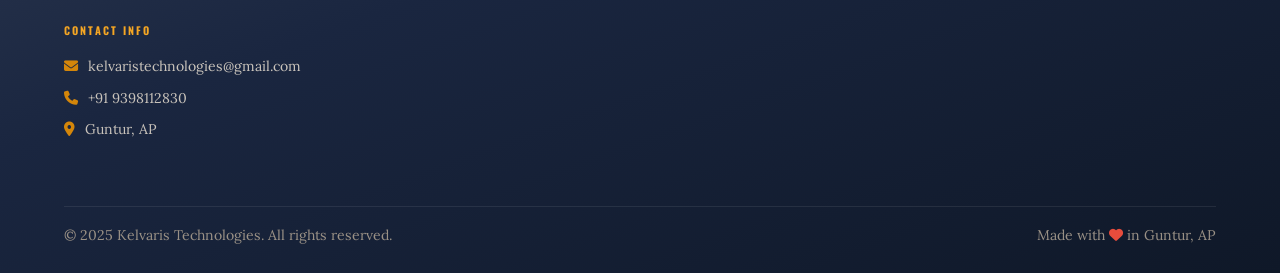
==== commit bbed4938: "updated the project section" ====
--- a/index.html
+++ b/index.html
@@ -3,222 +3,1733 @@
 <head>
   <meta charset="UTF-8">
   <meta name="viewport" content="width=device-width, initial-scale=1.0">
-  <title>Kelveris Technologies – Innovate. Build. Elevate.</title>
+  <title>Kelvaris Technologies – Innovate. Build. Elevate.</title>
+  <meta name="description" content="Kelvaris Technologies — custom IoT, embedded systems, drones, agriculture devices, ML, deep learning, and web application solutions for students, startups, and businesses.">
+
+  <!-- Fonts -->
+  <link rel="preconnect" href="https://fonts.googleapis.com">
+  <link rel="preconnect" href="https://fonts.gstatic.com" crossorigin>
+  <link href="https://fonts.googleapis.com/css2?family=Oswald:wght@400;600;700&family=Lora:ital,wght@0,400;0,600;1,400&family=Share+Tech+Mono:wght@400&display=swap" rel="stylesheet">
+
+  <!-- Font Awesome -->
+  <link rel="stylesheet" href="https://cdnjs.cloudflare.com/ajax/libs/font-awesome/6.4.2/css/all.min.css">
+
+  <!-- Skeuomorphic design system -->
   <link rel="stylesheet" href="skeu.css">
   <link rel="stylesheet" href="skeu-3d.css">
-  <link rel="stylesheet" href="https://cdnjs.cloudflare.com/ajax/libs/font-awesome/6.4.2/css/all.min.css">
+
+  <style>
+    /* =============================================
+       SPA PAGE SYSTEM
+       All pages are <div class="page"> elements.
+       Only one has .page-active at a time.
+       ============================================= */
+    .page {
+      display: none;
+      animation: page-in 0.35s ease forwards;
+    }
+    .page-active {
+      display: block;
+    }
+    @keyframes page-in {
+      from { opacity: 0; transform: translateY(16px); }
+      to   { opacity: 1; transform: translateY(0); }
+    }
+
+    /* =============================================
+       HOME-ONLY: hero needs full-viewport height
+       ============================================= */
+    #page-home .skeu-hero {
+      min-height: 100vh;
+    }
+
+    /* =============================================
+       PROJECT CARDS – modal styles
+       ============================================= */
+    .proj-img {
+      height: 130px;
+      display: flex;
+      align-items: center;
+      justify-content: center;
+      background: var(--panel-grad);
+      border-bottom: 2px solid var(--metal-deep);
+      font-size: 2.8rem;
+      color: var(--amber-glow);
+      text-shadow: 0 0 20px rgba(245,166,35,0.5);
+      border-radius: 12px 12px 0 0;
+      overflow: hidden;
+    }
+    .skeu-modal-overlay {
+      display: none;
+      position: fixed;
+      inset: 0;
+      background: rgba(0,0,0,0.78);
+      z-index: 2000;
+      align-items: center;
+      justify-content: center;
+      padding: 1rem;
+    }
+    .skeu-modal-overlay.open { display: flex; }
+    .skeu-modal {
+      background: var(--metal-grad);
+      border-radius: 14px;
+      border: 2px solid var(--metal-dark);
+      box-shadow: var(--shadow-deep);
+      max-width: 680px;
+      width: 100%;
+      max-height: 88vh;
+      overflow-y: auto;
+    }
+    .modal-header {
+      background: var(--panel-grad);
+      border-radius: 12px 12px 0 0;
+      border-bottom: 2px solid var(--metal-deep);
+      padding: 1.1rem 1.4rem;
+      display: flex;
+      align-items: center;
+      justify-content: space-between;
+    }
+    .modal-header h5 {
+      font-family: 'Oswald', sans-serif;
+      font-size: 1rem;
+      letter-spacing: 1.5px;
+      text-transform: uppercase;
+      color: var(--amber-glow);
+      margin: 0;
+    }
+    .modal-close {
+      background: none;
+      border: none;
+      color: var(--metal-mid);
+      font-size: 1.2rem;
+      cursor: pointer;
+      padding: 4px 8px;
+      border-radius: 4px;
+      transition: color 0.15s;
+    }
+    .modal-close:hover { color: var(--amber-glow); }
+    .modal-body {
+      padding: 1.4rem;
+      font-family: 'Lora', serif;
+      color: var(--navy);
+      font-size: 0.9rem;
+      line-height: 1.7;
+    }
+
+    /* =============================================
+       HERO TAGLINE HIGHLIGHT
+       ============================================= */
+    .skeu-hero .hero-text em {
+      font-style: normal;
+      color: var(--amber-glow);
+      text-shadow: 0 0 22px rgba(245,166,35,0.5);
+    }
+
+    /* =============================================
+       HOME STATS: make the hero+stats look clean
+       without the big services/contact blocks
+       ============================================= */
+    .home-feature-grid {
+      display: grid;
+      grid-template-columns: repeat(2, 1fr);
+      gap: 1.2rem;
+      margin-top: 2rem;
+    }
+    .home-feature-card {
+      background: var(--panel-grad);
+      border: 1px solid rgba(255,255,255,0.08);
+      border-radius: 10px;
+      padding: 1.1rem 1.3rem;
+      display: flex;
+      align-items: center;
+      gap: 12px;
+      cursor: pointer;
+      transition: border-color 0.2s, background 0.2s, transform 0.2s;
+    }
+    .home-feature-card:hover {
+      border-color: var(--amber);
+      background: rgba(255,255,255,0.04);
+      transform: translateY(-3px);
+    }
+    .home-feature-card i {
+      font-size: 1.6rem;
+      color: var(--amber-glow);
+      text-shadow: 0 0 10px rgba(245,166,35,0.5);
+      width: 36px;
+      text-align: center;
+      flex-shrink: 0;
+    }
+    .home-feature-card h6 {
+      font-family: 'Oswald', sans-serif;
+      font-size: 0.82rem;
+      letter-spacing: 1px;
+      text-transform: uppercase;
+      color: var(--metal-light);
+      margin: 0 0 2px;
+    }
+    .home-feature-card p {
+      font-family: 'Lora', serif;
+      font-size: 0.72rem;
+      color: var(--metal-mid);
+      margin: 0;
+      line-height: 1.4;
+    }
+
+    /* =============================================
+       TRUSTED BY / CTA STRIP ON HOME
+       ============================================= */
+    .home-cta-strip {
+      background: var(--navy-grad);
+      padding: 50px 0;
+      text-align: center;
+      border-top: 2px solid var(--metal-deep);
+      border-bottom: 2px solid var(--metal-deep);
+    }
+    .home-cta-strip h2 {
+      font-family: 'Oswald', sans-serif;
+      font-size: 1.8rem;
+      color: var(--metal-light);
+      letter-spacing: 1px;
+      text-transform: uppercase;
+      margin-bottom: 0.6rem;
+      text-shadow: 2px 2px 0 rgba(0,0,0,0.4);
+    }
+    .home-cta-strip p {
+      font-family: 'Lora', serif;
+      color: var(--metal-mid);
+      max-width: 460px;
+      margin: 0 auto 1.6rem;
+      font-size: 0.9rem;
+    }
+
+    /* =============================================
+       SERVICE CARDS — icon badge color per category
+       ============================================= */
+    .card-icon-panel.color-blue  { background: linear-gradient(160deg,#0d2240,#1a3660); }
+    .card-icon-panel.color-teal  { background: linear-gradient(160deg,#0a2030,#0d3545); }
+    .card-icon-panel.color-green { background: linear-gradient(160deg,#0a2218,#0d3520); }
+    .card-icon-panel.color-amber { background: linear-gradient(160deg,#261508,#3a2008); }
+    .card-icon-panel.color-violet{ background: linear-gradient(160deg,#1a0d35,#281450); }
+    .card-icon-panel.color-red   { background: linear-gradient(160deg,#2a0808,#3d0c0c); }
+
+    .card-icon-panel.color-blue i  { color: #38bdf8; text-shadow: 0 0 18px rgba(56,189,248,0.6); }
+    .card-icon-panel.color-teal i  { color: #2dd4bf; text-shadow: 0 0 18px rgba(45,212,191,0.6); }
+    .card-icon-panel.color-green i { color: #4ade80; text-shadow: 0 0 18px rgba(74,222,128,0.6); }
+    .card-icon-panel.color-amber i { color: #f5a623; text-shadow: 0 0 18px rgba(245,166,35,0.6); }
+    .card-icon-panel.color-violet i{ color: #a78bfa; text-shadow: 0 0 18px rgba(167,139,250,0.6); }
+    .card-icon-panel.color-red i   { color: #f87171; text-shadow: 0 0 18px rgba(248,113,113,0.6); }
+
+    /* =============================================
+       MOBILE RESPONSIVE EXTRAS
+       ============================================= */
+    @media (max-width: 640px) {
+      .home-feature-grid { grid-template-columns: 1fr; }
+      .col-3 { width: 50%; }
+    }
+    @media (max-width: 420px) {
+      .col-3 { width: 100%; }
+    }
+  </style>
 </head>
 <body>
 
-<!-- NAVBAR -->
-<nav class="skeu-navbar">
-  <a class="navbar-brand" href="index.html">
-    <img src="logo.jpeg" alt="Kelveris Logo">
-    KELVERIS <span>TECHNOLOGIES</span>
+<!-- ═══════════════════════════════════════════
+     NAVBAR  (shared across all pages)
+════════════════════════════════════════════════ -->
+<nav class="skeu-navbar" id="mainNav">
+  <a class="navbar-brand" href="#" onclick="navigate('home');return false;">
+    <img src="logo.png" alt="Kelvaris Logo">
+    KELVARIS <span>TECHNOLOGIES</span>
   </a>
-  <button class="navbar-toggle" onclick="this.nextElementSibling.classList.toggle('open')">
-    <i class="fas fa-bars"></i>
+  <button class="navbar-toggle" onclick="toggleMobileMenu()" aria-label="Toggle menu" id="menuToggle">
+    <i class="fas fa-bars" id="menuIcon"></i>
   </button>
-  <ul class="nav-links">
-    <li><a href="index.html" class="active">Home</a></li>
-    <li><a href="project.html">Projects</a></li>
-    <li><a href="service.html">Services</a></li>
-    <li><a href="about.html">About</a></li>
-    <li><a href="contact.html">Contact</a></li>
+  <ul class="nav-links" id="navLinks">
+    <li><a href="#" onclick="navigate('home');return false;" data-page="home" class="active">Home</a></li>
+    <li><a href="#" onclick="navigate('projects');return false;" data-page="project">Projects</a></li>
+    <li><a href="#" onclick="navigate('services');return false;" data-page="services">Services</a></li>
+    <li><a href="#" onclick="navigate('about');return false;" data-page="about">About</a></li>
+    <li><a href="#" onclick="navigate('contact');return false;" data-page="contact">Contact</a></li>
   </ul>
 </nav>
 
-<!-- HERO -->
-<section class="skeu-hero" id="home">
-  <div class="corner-br"></div>
-  <div class="hero-inner">
-    <div class="hero-text">
-      <span class="tagline">// Innovate · Build · Elevate</span>
-      <h1>Building Custom <em>Software &amp; Projects</em></h1>
-      <p>For students, startups, and businesses — IoT applications, embedded systems, web development, and academic projects.</p>
-      <div style="display:flex;gap:12px;flex-wrap:wrap;">
-        <a href="project.html" class="btn-skeu btn-skeu-primary">View Our Work</a>
-        <a href="contact.html" class="btn-skeu btn-skeu-outline">Hire Us</a>
-      </div>
-    </div>
-    <div>
-      <div class="hero-logo-panel" data-tilt id="heroTiltPanel">
-        <img src="logo.jpeg" alt="Kelveris Technologies">
-      </div>
-    </div>
-  </div>
-</section>
-
-<!-- STATS -->
-<div class="stats-strip">
-  <div class="stats-grid">
-    <div class="stat-item">
-      <span class="stat-number">50+</span>
-      <div class="stat-label">Projects Completed</div>
-    </div>
-    <div class="stat-item">
-      <span class="stat-number">30+</span>
-      <div class="stat-label">Happy Clients</div>
-    </div>
-    <div class="stat-item">
-      <span class="stat-number">5+</span>
-      <div class="stat-label">Tech Stacks</div>
-    </div>
-    <div class="stat-item">
-      <span class="stat-number">24/7</span>
-      <div class="stat-label">Support</div>
-    </div>
-  </div>
+
+<!-- ═══════════════════════════════════════════
+     PAGE: HOME
+════════════════════════════════════════════════ -->
+<div id="page-home" class="page page-active">
+
+  <!-- HERO -->
+  <section class="skeu-hero" id="home">
+    <div class="corner-br"></div>
+    <div class="hero-inner">
+      <div class="hero-text">
+        <span class="tagline">// Innovate · Build · Elevate</span>
+        <h1>Building <em>Intelligent</em><br>Solutions That Matter</h1>
+        <p>Kelvaris Technologies delivers custom IoT, embedded systems, drone systems, agriculture devices, deep learning, and web/mobile applications — from prototype to production.</p>
+        <div style="display:flex;gap:12px;flex-wrap:wrap;margin-top:1.6rem;">
+          <button class="btn-skeu btn-skeu-primary" onclick="navigate('projects')">
+            <i class="fas fa-layer-group" style="margin-right:6px;"></i>View Our Work
+          </button>
+          <button class="btn-skeu btn-skeu-outline" onclick="navigate('contact')">
+            Hire Us
+          </button>
+        </div>
+
+        <!-- Quick-nav feature cards -->
+        <div class="home-feature-grid">
+          <div class="home-feature-card" onclick="navigate('services')">
+            <i class="fas fa-microchip"></i>
+            <div><h6>Services</h6><p>IoT, Drones, ML &amp; more</p></div>
+          </div>
+          <div class="home-feature-card" onclick="navigate('projects')">
+            <i class="fas fa-layer-group"></i>
+            <div><h6>Projects</h6><p>50+ delivered</p></div>
+          </div>
+          <div class="home-feature-card" onclick="navigate('about')">
+            <i class="fas fa-users-cog"></i>
+            <div><h6>About Us</h6><p>Meet the team</p></div>
+          </div>
+          <div class="home-feature-card" onclick="navigate('contact')">
+            <i class="fas fa-paper-plane"></i>
+            <div><h6>Contact</h6><p>Start a project</p></div>
+          </div>
+        </div>
+      </div>
+
+      <div>
+        <div class="hero-logo-panel" data-tilt id="heroTiltPanel">
+          <img src="logo.png" alt="Kelvaris Technologies — Innovate Build Elevate">
+        </div>
+      </div>
+    </div>
+  </section>
+
+  <!-- STATS STRIP -->
+  <div class="stats-strip">
+    <div class="stats-grid">
+      <div class="stat-item">
+        <span class="stat-number">50+</span>
+        <div class="stat-label">Projects Completed</div>
+      </div>
+      <div class="stat-item">
+        <span class="stat-number">30+</span>
+        <div class="stat-label">Happy Clients</div>
+      </div>
+      <div class="stat-item">
+        <span class="stat-number">8+</span>
+        <div class="stat-label">Tech Domains</div>
+      </div>
+      <div class="stat-item">
+        <span class="stat-number">24/7</span>
+        <div class="stat-label">Support</div>
+      </div>
+    </div>
+  </div>
+
+  <div class="plate-divider"></div>
+
+  <!-- HOME CTA -->
+  <div class="home-cta-strip">
+    <span class="section-label" style="color:var(--amber-glow);">// Ready to Build Something Real?</span>
+    <h2>From Idea to Product</h2>
+    <p>Whether you're a student, a startup, or a business — we bring the engineering expertise to make it happen.</p>
+    <div style="display:flex;gap:12px;justify-content:center;flex-wrap:wrap;">
+      <button class="btn-skeu btn-skeu-primary" onclick="navigate('services')">
+        <i class="fas fa-cogs" style="margin-right:6px;"></i>Our Services
+      </button>
+      <button class="btn-skeu btn-skeu-outline" onclick="navigate('contact')">
+        Get In Touch
+      </button>
+    </div>
+  </div>
+
+  <!-- FOOTER -->
+  <footer class="skeu-footer">
+    <div class="container">
+      <div class="row gap-3">
+        <div class="col-3 mb-4">
+          <h5>Kelvaris</h5>
+          <p>Building intelligent solutions for students, startups, and businesses. Innovate. Build. Elevate.</p>
+          <div class="footer-social mt-2">
+            <a href="#" aria-label="LinkedIn"><i class="fab fa-linkedin"></i></a>
+            <a href="#" aria-label="GitHub"><i class="fab fa-github"></i></a>
+            <a href="#" aria-label="Twitter"><i class="fab fa-twitter"></i></a>
+            <a href="#" aria-label="Instagram"><i class="fab fa-instagram"></i></a>
+          </div>
+        </div>
+        <div class="col-4 mb-4">
+          <h6>Navigate</h6>
+          <ul>
+            <li><a href="#" onclick="navigate('home');return false;">Home</a></li>
+            <li><a href="#" onclick="navigate('projects');return false;">Projects</a></li>
+            <li><a href="#" onclick="navigate('services');return false;">Services</a></li>
+            <li><a href="#" onclick="navigate('about');return false;">About</a></li>
+            <li><a href="#" onclick="navigate('contact');return false;">Contact</a></li>
+          </ul>
+        </div>
+        <div class="col-3 mb-4">
+          <h6>Services</h6>
+          <ul>
+            <li><a href="#" onclick="navigate('services');return false;">Embedded Systems</a></li>
+            <li><a href="#" onclick="navigate('services');return false;">Drone Systems</a></li>
+            <li><a href="#" onclick="navigate('services');return false;">Agriculture Devices</a></li>
+            <li><a href="#" onclick="navigate('services');return false;">Deep Learning</a></li>
+            <li><a href="#" onclick="navigate('services');return false;">Web Applications</a></li>
+          </ul>
+        </div>
+        <div class="col-3 mb-4">
+          <h6>Contact Info</h6>
+          <p><i class="fas fa-envelope" style="margin-right:6px;color:var(--amber);"></i> kelvaristechnologies@gmail.com</p>
+          <p style="margin-top:6px;"><i class="fas fa-phone" style="margin-right:6px;color:var(--amber);"></i> +91 9398112830</p>
+          <p style="margin-top:6px;"><i class="fas fa-map-marker-alt" style="margin-right:6px;color:var(--amber);"></i> Guntur, AP</p>
+        </div>
+      </div>
+      <hr class="footer-divider">
+      <div class="row" style="justify-content:space-between;align-items:center;flex-wrap:wrap;gap:8px;">
+        <p class="footer-copy">© 2025 Kelvaris Technologies. All rights reserved.</p>
+        <p class="footer-copy">Made with <i class="fas fa-heart" style="color:#e74c3c;"></i> in Guntur, AP</p>
+      </div>
+    </div>
+  </footer>
 </div>
 
-<div class="plate-divider"></div>
-
-<!-- SERVICES PREVIEW -->
-<section class="skeu-section" style="background:var(--cream);">
-  <div class="container">
-    <div class="text-center mb-5">
-      <span class="section-label">// What We Do</span>
-      <h2 class="section-title section-title-center">Services</h2>
-    </div>
-
-    <div class="row gap-3" style="margin-bottom:2rem;">
-      <!-- Service cards -->
-      <div class="col-3 mb-3">
-        <div class="skeu-card" style="height:100%;">
-          <div class="card-icon-panel"><i class="fas fa-microchip"></i></div>
-          <div class="card-body">
-            <h5 class="card-title">Embedded Systems</h5>
-            <p class="card-text">Microcontroller-based systems, robotics, and custom electronics for real-world applications.</p>
-          </div>
-        </div>
-      </div>
-      <div class="col-3 mb-3">
-        <div class="skeu-card" style="height:100%;">
-          <div class="card-icon-panel"><i class="fas fa-broadcast-tower"></i></div>
-          <div class="card-body">
-            <h5 class="card-title">IoT Applications</h5>
-            <p class="card-text">Smart home automation, wireless control systems, and connected IoT-enabled devices.</p>
-          </div>
-        </div>
-      </div>
-      <div class="col-3 mb-3">
-        <div class="skeu-card" style="height:100%;">
-          <div class="card-icon-panel"><i class="fas fa-globe"></i></div>
-          <div class="card-body">
-            <h5 class="card-title">Web Development</h5>
-            <p class="card-text">Custom web apps, e-commerce sites, and business portals built from scratch.</p>
-          </div>
-        </div>
-      </div>
-      <div class="col-3 mb-3">
-        <div class="skeu-card" style="height:100%;">
-          <div class="card-icon-panel"><i class="fas fa-brain"></i></div>
-          <div class="card-body">
-            <h5 class="card-title">Machine Learning</h5>
-            <p class="card-text">AI/ML models, data analysis, and predictive systems tailored to your business needs.</p>
-          </div>
-        </div>
-      </div>
-    </div>
-
-    <div class="text-center">
-      <a href="service.html" class="btn-skeu btn-skeu-primary">View All Services</a>
-    </div>
-  </div>
-</section>
-
-<div class="plate-divider"></div>
-
-<!-- CONTACT INFO -->
-<section class="skeu-section" style="background: var(--navy-grad);">
-  <div class="container">
-    <div class="text-center mb-5">
-      <span class="section-label" style="color:var(--amber-glow);">// Get In Touch</span>
-      <h2 class="section-title section-title-center" style="color:var(--metal-light); text-shadow:2px 2px 0 rgba(0,0,0,0.4);">Contact Us</h2>
-    </div>
-
-    <div class="row gap-3" style="justify-content:center;">
-      <div class="col-3 mb-3">
-        <div class="contact-info-block">
-          <i class="fas fa-envelope"></i>
-          <h5>Email</h5>
-          <p>gangadharbugathi@gmail.com</p>
-        </div>
-      </div>
-      <div class="col-3 mb-3">
-        <div class="contact-info-block">
-          <i class="fas fa-phone"></i>
-          <h5>Phone</h5>
-          <p>+91 9398112830</p>
-        </div>
-      </div>
-      <div class="col-3 mb-3">
-        <div class="contact-info-block">
-          <i class="fas fa-map-marker-alt"></i>
-          <h5>Location</h5>
-          <p>Guntur, Andhra Pradesh</p>
-        </div>
-      </div>
-    </div>
-  </div>
-</section>
-
-<!-- FOOTER -->
-<footer class="skeu-footer">
-  <div class="container">
-    <div class="row gap-3">
-      <div class="col-3 mb-4">
-        <h5>Kelveris</h5>
-        <p>Building custom software solutions for students, startups, and businesses. Let's bring your ideas to life!</p>
-        <div class="footer-social mt-2">
-          <a href="#"><i class="fab fa-linkedin"></i></a>
-          <a href="#"><i class="fab fa-github"></i></a>
-          <a href="#"><i class="fab fa-twitter"></i></a>
-          <a href="#"><i class="fab fa-instagram"></i></a>
-        </div>
-      </div>
-      <div class="col-4 mb-4">
-        <h6>Quick Links</h6>
-        <ul>
-          <li><a href="index.html">Home</a></li>
-          <li><a href="project.html">Projects</a></li>
-          <li><a href="service.html">Services</a></li>
-          <li><a href="about.html">About</a></li>
-          <li><a href="contact.html">Contact</a></li>
-        </ul>
-      </div>
-      <div class="col-3 mb-4">
-        <h6>Services</h6>
-        <ul>
-          <li><a href="service.html">Embedded Systems</a></li>
-          <li><a href="service.html">IoT Applications</a></li>
-          <li><a href="service.html">Web Development</a></li>
-          <li><a href="service.html">Machine Learning</a></li>
-          <li><a href="service.html">PCB Design</a></li>
-        </ul>
-      </div>
-      <div class="col-3 mb-4">
-        <h6>Contact Info</h6>
-        <p><i class="fas fa-envelope" style="margin-right:6px;color:var(--amber);"></i> gangadharbugathi@gmail.com</p>
-        <p style="margin-top:6px;"><i class="fas fa-phone" style="margin-right:6px;color:var(--amber);"></i> +91 9398112830</p>
-        <p style="margin-top:6px;"><i class="fas fa-map-marker-alt" style="margin-right:6px;color:var(--amber);"></i> Guntur, AP</p>
-      </div>
-    </div>
-    <hr class="footer-divider">
-    <div class="row" style="justify-content:space-between;align-items:center;">
-      <p class="footer-copy">© 2025 Kelveris Technologies. All rights reserved.</p>
-      <p class="footer-copy">Made with <i class="fas fa-heart" style="color:#e74c3c;"></i> for amazing clients</p>
-    </div>
-  </div>
-</footer>
-
-<!-- WhatsApp -->
-<a href="https://wa.me/919398112830?text=Hi! I'm interested in your services" class="float-wa" target="_blank">
+
+<!-- ═══════════════════════════════════════════
+     PAGE: SERVICES
+════════════════════════════════════════════════ -->
+<div id="page-services" class="page">
+
+  <!-- PAGE HEADER -->
+  <section class="page-header-section">
+    <div class="pcb-grid"></div>
+    <div class="container text-center" style="position:relative;z-index:2;">
+      <span class="section-label" style="color:var(--amber-glow);">// What We Offer</span>
+      <h1 class="section-title section-title-center" style="color:var(--metal-light);text-shadow:2px 2px 0 rgba(0,0,0,0.4);">Services</h1>
+      <p style="color:var(--metal-mid);font-family:'Lora',serif;max-width:520px;margin:1.2rem auto 0;">End-to-end technical solutions — from silicon to cloud, hardware to application.</p>
+    </div>
+  </section>
+
+  <div class="plate-divider"></div>
+
+  <!-- SERVICES GRID -->
+  <section class="skeu-section" style="background:var(--cream);">
+    <div class="container">
+      <div class="row gap-3">
+
+        <div class="col-3 mb-4">
+          <div class="skeu-card" style="height:100%;">
+            <div class="card-icon-panel color-blue"><i class="fas fa-microchip"></i></div>
+            <div class="card-body">
+              <h5 class="card-title">Embedded Systems</h5>
+              <p class="card-text">Microcontroller-based systems, robotics, and custom electronic solutions for real-world applications.</p>
+            </div>
+          </div>
+        </div>
+
+        <div class="col-3 mb-4">
+          <div class="skeu-card" style="height:100%;">
+            <div class="card-icon-panel color-teal"><i class="fas fa-broadcast-tower"></i></div>
+            <div class="card-body">
+              <h5 class="card-title">IoT Applications</h5>
+              <p class="card-text">Smart home automation, wireless control systems, and connected IoT-enabled devices.</p>
+            </div>
+          </div>
+        </div>
+
+        <div class="col-3 mb-4">
+          <div class="skeu-card" style="height:100%;">
+            <div class="card-icon-panel color-amber"><i class="fas fa-helicopter"></i></div>
+            <div class="card-body">
+              <h5 class="card-title">Drone Systems</h5>
+              <p class="card-text">Custom UAV design, autonomous flight systems, surveillance drones, and delivery drone prototypes.</p>
+            </div>
+          </div>
+        </div>
+
+        <div class="col-3 mb-4">
+          <div class="skeu-card" style="height:100%;">
+            <div class="card-icon-panel color-green"><i class="fas fa-seedling"></i></div>
+            <div class="card-body">
+              <h5 class="card-title">Agriculture Devices</h5>
+              <p class="card-text">Smart irrigation controllers, soil monitoring systems, crop health sensors, and precision farming devices.</p>
+            </div>
+          </div>
+        </div>
+
+        <div class="col-3 mb-4">
+          <div class="skeu-card" style="height:100%;">
+            <div class="card-icon-panel color-violet"><i class="fas fa-globe"></i></div>
+            <div class="card-body">
+              <h5 class="card-title">Web Applications</h5>
+              <p class="card-text">Full-stack web apps, dashboards, e-commerce platforms, and enterprise portals built to scale.</p>
+            </div>
+          </div>
+        </div>
+
+        <div class="col-3 mb-4">
+          <div class="skeu-card" style="height:100%;">
+            <div class="card-icon-panel color-blue"><i class="fas fa-mobile-alt"></i></div>
+            <div class="card-body">
+              <h5 class="card-title">Mobile Applications</h5>
+              <p class="card-text">Cross-platform Android and iOS apps using Flutter — from UI to hardware integration and backend APIs.</p>
+            </div>
+          </div>
+        </div>
+
+        <div class="col-3 mb-4">
+          <div class="skeu-card" style="height:100%;">
+            <div class="card-icon-panel color-violet"><i class="fas fa-brain"></i></div>
+            <div class="card-body">
+              <h5 class="card-title">Machine Learning</h5>
+              <p class="card-text">AI/ML models, predictive systems, data analysis, and intelligent automation tailored to your domain.</p>
+            </div>
+          </div>
+        </div>
+
+        <div class="col-3 mb-4">
+          <div class="skeu-card" style="height:100%;">
+            <div class="card-icon-panel color-red"><i class="fas fa-network-wired"></i></div>
+            <div class="card-body">
+              <h5 class="card-title">Deep Learning Projects</h5>
+              <p class="card-text">CNN, RNN, Transformer, and LSTM models for image recognition, NLP, speech, and video analysis.</p>
+            </div>
+          </div>
+        </div>
+
+        <div class="col-3 mb-4">
+          <div class="skeu-card" style="height:100%;">
+            <div class="card-icon-panel color-teal"><i class="fas fa-drafting-compass"></i></div>
+            <div class="card-body">
+              <h5 class="card-title">PCB Designing</h5>
+              <p class="card-text">Custom PCB layout, schematic design, and simulation for electronics and hardware projects.</p>
+            </div>
+          </div>
+        </div>
+
+        <div class="col-3 mb-4">
+          <div class="skeu-card" style="height:100%;">
+            <div class="card-icon-panel color-amber"><i class="fas fa-laptop-code"></i></div>
+            <div class="card-body">
+              <h5 class="card-title">Academic Projects</h5>
+              <p class="card-text">Final year projects, mini projects, and technical assignments across all engineering disciplines.</p>
+            </div>
+          </div>
+        </div>
+
+        <div class="col-3 mb-4">
+          <div class="skeu-card" style="height:100%;">
+            <div class="card-icon-panel color-green"><i class="fas fa-cogs"></i></div>
+            <div class="card-body">
+              <h5 class="card-title">Automation Scripts</h5>
+              <p class="card-text">Task automation, web scraping, and process optimisation to save your team time and effort.</p>
+            </div>
+          </div>
+        </div>
+
+        <div class="col-3 mb-4">
+          <div class="skeu-card" style="height:100%;">
+            <div class="card-icon-panel color-blue"><i class="fas fa-chalkboard-teacher"></i></div>
+            <div class="card-body">
+              <h5 class="card-title">Mentorship</h5>
+              <p class="card-text">1-on-1 guidance, code reviews, and career advice for aspiring developers and hardware engineers.</p>
+            </div>
+          </div>
+        </div>
+
+      </div>
+    </div>
+  </section>
+
+  <!-- CTA -->
+  <section style="background:var(--navy-grad);padding:56px 0;text-align:center;">
+    <div class="container">
+      <span class="section-label" style="color:var(--amber-glow);">// Ready to Build?</span>
+      <h2 style="font-family:'Oswald',sans-serif;font-size:1.9rem;color:var(--metal-light);letter-spacing:1px;text-transform:uppercase;margin-bottom:0.8rem;">Let's Work Together</h2>
+      <p style="color:var(--metal-mid);font-family:'Lora',serif;max-width:460px;margin:0 auto 1.6rem;font-size:0.9rem;">Have a project in mind? Share the details and we'll get started within 24 hours.</p>
+      <button class="btn-skeu btn-skeu-primary" onclick="navigate('contact')">
+        <i class="fas fa-paper-plane" style="margin-right:6px;"></i>Contact Us
+      </button>
+    </div>
+  </section>
+
+  <footer class="skeu-footer">
+    <div class="container">
+      <div class="row gap-3">
+        <div class="col-3 mb-4">
+          <h5>Kelvaris</h5>
+          <p>Building intelligent solutions for students, startups, and businesses.</p>
+          <div class="footer-social mt-2">
+            <a href="#"><i class="fab fa-linkedin"></i></a>
+            <a href="#"><i class="fab fa-github"></i></a>
+            <a href="#"><i class="fab fa-instagram"></i></a>
+          </div>
+        </div>
+        <div class="col-4 mb-4">
+          <h6>Navigate</h6>
+          <ul>
+            <li><a href="#" onclick="navigate('home');return false;">Home</a></li>
+            <li><a href="#" onclick="navigate('projects');return false;">Projects</a></li>
+            <li><a href="#" onclick="navigate('services');return false;">Services</a></li>
+            <li><a href="#" onclick="navigate('about');return false;">About</a></li>
+            <li><a href="#" onclick="navigate('contact');return false;">Contact</a></li>
+          </ul>
+        </div>
+        <div class="col-3 mb-4">
+          <h6>Contact</h6>
+          <p><i class="fas fa-envelope" style="margin-right:6px;color:var(--amber);"></i> kelvaristechnologies@gmail.com</p>
+          <p style="margin-top:6px;"><i class="fas fa-phone" style="margin-right:6px;color:var(--amber);"></i> +91 9398112830</p>
+        </div>
+      </div>
+      <hr class="footer-divider">
+      <p class="footer-copy">© 2025 Kelvaris Technologies. All rights reserved.</p>
+    </div>
+  </footer>
+</div>
+
+
+<div id="page-projects" class="page">
+
+  <!-- PAGE HEADER -->
+  <section class="page-header-section">
+    <div class="pcb-grid"></div>
+    <div class="container text-center" style="position:relative;z-index:2;">
+      <span class="section-label" style="color:var(--amber-glow);">// What We've Built</span>
+      <h1 class="section-title section-title-center" style="color:var(--metal-light);text-shadow:2px 2px 0 rgba(0,0,0,0.4);">Projects</h1>
+      <p style="color:var(--metal-mid);font-family:'Lora',serif;max-width:540px;margin:1.2rem auto 0;">
+        Browse by domain — from drones and agriculture to deep learning and web applications.
+      </p>
+    </div>
+  </section>
+
+  <div class="plate-divider"></div>
+
+  <!-- ── FILTER TAB BAR ── -->
+  <div class="proj-filter-bar" role="tablist" aria-label="Project domain filter">
+    <button class="proj-filter-btn active" onclick="filterProjects('all', this)" role="tab" aria-selected="true">
+      <i class="fas fa-th-large"></i> All
+    </button>
+    <button class="proj-filter-btn" onclick="filterProjects('embedded', this)" role="tab" aria-selected="false">
+      <i class="fas fa-microchip"></i> Embedded
+    </button>
+    <button class="proj-filter-btn" onclick="filterProjects('iot', this)" role="tab" aria-selected="false">
+      <i class="fas fa-broadcast-tower"></i> IoT
+    </button>
+    <button class="proj-filter-btn" onclick="filterProjects('drone', this)" role="tab" aria-selected="false">
+      <i class="fas fa-helicopter"></i> Drones
+    </button>
+    <button class="proj-filter-btn" onclick="filterProjects('agriculture', this)" role="tab" aria-selected="false">
+      <i class="fas fa-seedling"></i> Agriculture
+    </button>
+    <button class="proj-filter-btn" onclick="filterProjects('ml', this)" role="tab" aria-selected="false">
+      <i class="fas fa-brain"></i> ML / AI
+    </button>
+    <button class="proj-filter-btn" onclick="filterProjects('deeplearning', this)" role="tab" aria-selected="false">
+      <i class="fas fa-network-wired"></i> Deep Learning
+    </button>
+    <button class="proj-filter-btn" onclick="filterProjects('web', this)" role="tab" aria-selected="false">
+      <i class="fas fa-globe"></i> Web Apps
+    </button>
+    <button class="proj-filter-btn" onclick="filterProjects('mobile', this)" role="tab" aria-selected="false">
+      <i class="fas fa-mobile-alt"></i> Mobile
+    </button>
+    <button class="proj-filter-btn" onclick="filterProjects('pcb', this)" role="tab" aria-selected="false">
+      <i class="fas fa-drafting-compass"></i> PCB
+    </button>
+  </div>
+
+  <!-- ══════════════════════════════════════
+       DOMAIN: EMBEDDED SYSTEMS
+  ══════════════════════════════════════ -->
+  <section class="proj-domain-section" data-domain="embedded">
+    <div class="container">
+      <div class="proj-domain-header">
+        <span class="proj-domain-icon color-blue"><i class="fas fa-microchip"></i></span>
+        <div>
+          <h2 class="proj-domain-title">Embedded Systems</h2>
+          <p class="proj-domain-sub">Microcontroller & hardware engineering projects</p>
+        </div>
+      </div>
+      <div class="proj-grid">
+
+        <div class="proj-card" onclick="openModal('mFireRobot')">
+          <div class="proj-card-img color-blue"><i class="fas fa-fire-extinguisher"></i></div>
+          <div class="proj-card-body">
+            <h5>Fire Fighting Robot</h5>
+            <p>Autonomous robot detecting and extinguishing fire using IR sensors and servo-controlled water pump with obstacle avoidance.</p>
+            <div class="proj-tags"><span>Arduino</span><span>IR Sensors</span><span>Ultrasonic</span><span>Servo</span></div>
+          </div>
+        </div>
+
+        <div class="proj-card" onclick="openModal('mLineFollower')">
+          <div class="proj-card-img color-blue"><i class="fas fa-robot"></i></div>
+          <div class="proj-card-body">
+            <h5>Line Follower Robot</h5>
+            <p>PID-controlled line follower with speed regulation and obstacle detection, built for inter-college robotics competition.</p>
+            <div class="proj-tags"><span>Arduino</span><span>PID</span><span>L298N</span><span>IR Array</span></div>
+          </div>
+        </div>
+
+        <div class="proj-card" onclick="openModal('mAutoGate')">
+          <div class="proj-card-img color-blue"><i class="fas fa-door-open"></i></div>
+          <div class="proj-card-body">
+            <h5>Automatic Toll Gate</h5>
+            <p>RFID-based automatic toll collection system with vehicle counting, LCD display, and real-time database logging.</p>
+            <div class="proj-tags"><span>Arduino</span><span>RFID</span><span>Servo</span><span>LCD</span></div>
+          </div>
+        </div>
+
+        <div class="proj-card" onclick="openModal('mSorter')">
+          <div class="proj-card-img color-blue"><i class="fas fa-boxes"></i></div>
+          <div class="proj-card-body">
+            <h5>Object Sorting Machine</h5>
+            <p>Colour-sensor-based conveyor belt sorting system that categorises objects into bins using servo-driven deflectors.</p>
+            <div class="proj-tags"><span>Arduino</span><span>TCS34725</span><span>Servo</span><span>Conveyor</span></div>
+          </div>
+        </div>
+
+      </div>
+    </div>
+  </section>
+
+  <!-- ══════════════════════════════════════
+       DOMAIN: IoT
+  ══════════════════════════════════════ -->
+  <section class="proj-domain-section" data-domain="iot">
+    <div class="container">
+      <div class="proj-domain-header">
+        <span class="proj-domain-icon color-teal"><i class="fas fa-broadcast-tower"></i></span>
+        <div>
+          <h2 class="proj-domain-title">IoT Applications</h2>
+          <p class="proj-domain-sub">Connected devices, sensors & smart systems</p>
+        </div>
+      </div>
+      <div class="proj-grid">
+
+        <div class="proj-card" onclick="openModal('mSmartHome')">
+          <div class="proj-card-img color-teal"><i class="fas fa-home"></i></div>
+          <div class="proj-card-body">
+            <h5>IoT Smart Home</h5>
+            <p>Home automation controlling lights, fans, and appliances via mobile app with real-time Firebase monitoring.</p>
+            <div class="proj-tags"><span>NodeMCU</span><span>Firebase</span><span>Flutter</span><span>ESP8266</span></div>
+          </div>
+        </div>
+
+        <div class="proj-card" onclick="openModal('mWeather')">
+          <div class="proj-card-img color-teal"><i class="fas fa-cloud-sun"></i></div>
+          <div class="proj-card-body">
+            <h5>Weather Monitoring Station</h5>
+            <p>Real-time environmental station tracking temperature, humidity, UV index, and air quality with Blynk dashboard.</p>
+            <div class="proj-tags"><span>ESP8266</span><span>DHT22</span><span>BMP280</span><span>Blynk</span></div>
+          </div>
+        </div>
+
+        <div class="proj-card" onclick="openModal('mFlowmatic')">
+          <div class="proj-card-img color-teal"><i class="fas fa-tint"></i></div>
+          <div class="proj-card-body">
+            <h5>Kelvaris FlowMatic</h5>
+            <p>Smart irrigation app for farmers connecting ESP32 via Firebase Realtime Database with Riverpod state management and fl_chart analytics.</p>
+            <div class="proj-tags"><span>ESP32</span><span>Flutter</span><span>Firebase</span><span>Riverpod</span></div>
+          </div>
+        </div>
+
+        <div class="proj-card" onclick="openModal('mGasDetect')">
+          <div class="proj-card-img color-teal"><i class="fas fa-wind"></i></div>
+          <div class="proj-card-body">
+            <h5>Gas Leakage Detector</h5>
+            <p>Industrial-grade LPG/CO2 gas detection system with SMS and buzzer alerts and cloud logging for safety compliance.</p>
+            <div class="proj-tags"><span>ESP32</span><span>MQ-2</span><span>GSM</span><span>ThingSpeak</span></div>
+          </div>
+        </div>
+
+      </div>
+    </div>
+  </section>
+
+  <!-- ══════════════════════════════════════
+       DOMAIN: DRONES
+  ══════════════════════════════════════ -->
+  <section class="proj-domain-section" data-domain="drone">
+    <div class="container">
+      <div class="proj-domain-header">
+        <span class="proj-domain-icon color-amber"><i class="fas fa-helicopter"></i></span>
+        <div>
+          <h2 class="proj-domain-title">Drone Systems</h2>
+          <p class="proj-domain-sub">UAV design, autonomous flight & aerial applications</p>
+        </div>
+      </div>
+      <div class="proj-grid">
+
+        <div class="proj-card" onclick="openModal('mAgriDrone')">
+          <div class="proj-card-img color-amber"><i class="fas fa-spray-can"></i></div>
+          <div class="proj-card-body">
+            <h5>Agricultural Sprayer Drone</h5>
+            <p>Precision UAV for automated pesticide and fertiliser application using GPS waypoint missions and NDVI sensing.</p>
+            <div class="proj-tags"><span>Pixhawk</span><span>ArduPilot</span><span>GPS</span><span>NDVI</span></div>
+          </div>
+        </div>
+
+        <div class="proj-card" onclick="openModal('mSurvDrone')">
+          <div class="proj-card-img color-amber"><i class="fas fa-eye"></i></div>
+          <div class="proj-card-body">
+            <h5>Surveillance Drone</h5>
+            <p>Live-feed surveillance UAV with OpenCV object tracking, automated return-to-home, and LoRa long-range telemetry.</p>
+            <div class="proj-tags"><span>Pixhawk</span><span>OpenCV</span><span>LoRa</span><span>Raspberry Pi</span></div>
+          </div>
+        </div>
+
+        <div class="proj-card" onclick="openModal('mDelivDrone')">
+          <div class="proj-card-img color-amber"><i class="fas fa-box"></i></div>
+          <div class="proj-card-body">
+            <h5>Delivery Drone Prototype</h5>
+            <p>Autonomous payload delivery drone with electro-mechanical release mechanism and GPS-locked hover at drop zone.</p>
+            <div class="proj-tags"><span>Pixhawk</span><span>Mission Planner</span><span>Servo Release</span><span>GPS</span></div>
+          </div>
+        </div>
+
+        <div class="proj-card" onclick="openModal('mRaceDrone')">
+          <div class="proj-card-img color-amber"><i class="fas fa-wind"></i></div>
+          <div class="proj-card-body">
+            <h5>FPV Racing Drone</h5>
+            <p>5" FPV quadcopter tuned with Betaflight PID, 30×30 stack, 4-in-1 ESC, and HD camera for first-person racing.</p>
+            <div class="proj-tags"><span>Betaflight</span><span>F7 FC</span><span>4-in-1 ESC</span><span>FPV Cam</span></div>
+          </div>
+        </div>
+
+      </div>
+    </div>
+  </section>
+
+  <!-- ══════════════════════════════════════
+       DOMAIN: AGRICULTURE
+  ══════════════════════════════════════ -->
+  <section class="proj-domain-section" data-domain="agriculture">
+    <div class="container">
+      <div class="proj-domain-header">
+        <span class="proj-domain-icon color-green"><i class="fas fa-seedling"></i></span>
+        <div>
+          <h2 class="proj-domain-title">Agriculture Devices</h2>
+          <p class="proj-domain-sub">Precision farming, soil monitoring & smart irrigation</p>
+        </div>
+      </div>
+      <div class="proj-grid">
+
+        <div class="proj-card" onclick="openModal('mSoilMonitor')">
+          <div class="proj-card-img color-green"><i class="fas fa-mountain"></i></div>
+          <div class="proj-card-body">
+            <h5>Soil Health Monitor</h5>
+            <p>Multi-parameter soil sensor node measuring NPK, pH, moisture, and temperature with LoRaWAN uplink to cloud dashboard.</p>
+            <div class="proj-tags"><span>ESP32</span><span>NPK Sensor</span><span>LoRa</span><span>ThingSpeak</span></div>
+          </div>
+        </div>
+
+        <div class="proj-card" onclick="openModal('mCropHealth')">
+          <div class="proj-card-img color-green"><i class="fas fa-leaf"></i></div>
+          <div class="proj-card-body">
+            <h5>Crop Disease Detector</h5>
+            <p>CNN-based mobile app that identifies leaf diseases from photos in real time with 93% accuracy on 38 crop classes.</p>
+            <div class="proj-tags"><span>TensorFlow</span><span>Flutter</span><span>CNN</span><span>PlantVillage</span></div>
+          </div>
+        </div>
+
+        <div class="proj-card" onclick="openModal('mIrrigation')">
+          <div class="proj-card-img color-green"><i class="fas fa-water"></i></div>
+          <div class="proj-card-body">
+            <h5>Smart Irrigation System</h5>
+            <p>Soil-moisture-triggered automatic irrigation with ESP32, valve control, and Flutter farmer app on Firebase backend.</p>
+            <div class="proj-tags"><span>ESP32</span><span>Firebase</span><span>Flutter</span><span>Solenoid Valve</span></div>
+          </div>
+        </div>
+
+        <div class="proj-card" onclick="openModal('mGreenhouseBot')">
+          <div class="proj-card-img color-green"><i class="fas fa-industry"></i></div>
+          <div class="proj-card-body">
+            <h5>Greenhouse Automation</h5>
+            <p>Automated greenhouse controller managing ventilation, misting, grow-lights, and CO₂ levels via sensors and actuators.</p>
+            <div class="proj-tags"><span>Arduino</span><span>DHT22</span><span>CO₂ Sensor</span><span>Relay</span></div>
+          </div>
+        </div>
+
+      </div>
+    </div>
+  </section>
+
+  <!-- ══════════════════════════════════════
+       DOMAIN: MACHINE LEARNING
+  ══════════════════════════════════════ -->
+  <section class="proj-domain-section" data-domain="ml">
+    <div class="container">
+      <div class="proj-domain-header">
+        <span class="proj-domain-icon color-violet"><i class="fas fa-brain"></i></span>
+        <div>
+          <h2 class="proj-domain-title">Machine Learning</h2>
+          <p class="proj-domain-sub">Predictive models, data analysis & intelligent automation</p>
+        </div>
+      </div>
+      <div class="proj-grid">
+
+        <div class="proj-card" onclick="openModal('mStock')">
+          <div class="proj-card-img color-violet"><i class="fas fa-chart-line"></i></div>
+          <div class="proj-card-body">
+            <h5>Stock Price Prediction</h5>
+            <p>LSTM model predicting stock prices with 85% directional accuracy, served via Streamlit with live NSE data feeds.</p>
+            <div class="proj-tags"><span>Python</span><span>TensorFlow</span><span>Streamlit</span><span>LSTM</span></div>
+          </div>
+        </div>
+
+        <div class="proj-card" onclick="openModal('mDisease')">
+          <div class="proj-card-img color-violet"><i class="fas fa-heartbeat"></i></div>
+          <div class="proj-card-body">
+            <h5>Disease Prediction System</h5>
+            <p>Multi-class ML classifier for early disease diagnosis from symptom data, with Flask API and React frontend.</p>
+            <div class="proj-tags"><span>Scikit-learn</span><span>Flask</span><span>Random Forest</span><span>React</span></div>
+          </div>
+        </div>
+
+        <div class="proj-card" onclick="openModal('mSpam')">
+          <div class="proj-card-img color-violet"><i class="fas fa-envelope-open-text"></i></div>
+          <div class="proj-card-body">
+            <h5>Spam Detection System</h5>
+            <p>NLP pipeline using TF-IDF and ensemble classifiers to detect email and SMS spam with 97% precision.</p>
+            <div class="proj-tags"><span>Python</span><span>NLP</span><span>TF-IDF</span><span>SVM</span></div>
+          </div>
+        </div>
+
+        <div class="proj-card" onclick="openModal('mFraud')">
+          <div class="proj-card-img color-violet"><i class="fas fa-shield-alt"></i></div>
+          <div class="proj-card-body">
+            <h5>Credit Card Fraud Detection</h5>
+            <p>Anomaly detection model using SMOTE-balanced dataset and gradient boosting, achieving 99.2% AUC-ROC score.</p>
+            <div class="proj-tags"><span>XGBoost</span><span>SMOTE</span><span>Pandas</span><span>Plotly</span></div>
+          </div>
+        </div>
+
+      </div>
+    </div>
+  </section>
+
+  <!-- ══════════════════════════════════════
+       DOMAIN: DEEP LEARNING
+  ══════════════════════════════════════ -->
+  <section class="proj-domain-section" data-domain="deeplearning">
+    <div class="container">
+      <div class="proj-domain-header">
+        <span class="proj-domain-icon color-red"><i class="fas fa-network-wired"></i></span>
+        <div>
+          <h2 class="proj-domain-title">Deep Learning Projects</h2>
+          <p class="proj-domain-sub">CNN, LSTM, Transformer & multimodal architectures</p>
+        </div>
+      </div>
+      <div class="proj-grid">
+
+        <div class="proj-card" onclick="openModal('mEmotion')">
+          <div class="proj-card-img color-red"><i class="fas fa-face-smile"></i></div>
+          <div class="proj-card-body">
+            <h5>Multimodal Emotion Recognition</h5>
+            <p>CNN+LSTM+Attention model fusing video and audio streams on RAVDESS dataset — improved vs baseline CNN by 18%.</p>
+            <div class="proj-tags"><span>PyTorch</span><span>MediaPipe</span><span>RAVDESS</span><span>Flask</span></div>
+          </div>
+        </div>
+
+        <div class="proj-card" onclick="openModal('mFaceRecog')">
+          <div class="proj-card-img color-red"><i class="fas fa-user-circle"></i></div>
+          <div class="proj-card-body">
+            <h5>Face Recognition Attendance</h5>
+            <p>Real-time face recognition attendance system using FaceNet embeddings with anti-spoofing and MySQL logging.</p>
+            <div class="proj-tags"><span>FaceNet</span><span>OpenCV</span><span>Python</span><span>MySQL</span></div>
+          </div>
+        </div>
+
+        <div class="proj-card" onclick="openModal('mObjectDet')">
+          <div class="proj-card-img color-red"><i class="fas fa-crosshairs"></i></div>
+          <div class="proj-card-body">
+            <h5>Real-Time Object Detection</h5>
+            <p>YOLOv8-based object detection system deployed on Raspberry Pi with TensorRT optimisation for edge inference.</p>
+            <div class="proj-tags"><span>YOLOv8</span><span>TensorRT</span><span>Raspberry Pi</span><span>OpenCV</span></div>
+          </div>
+        </div>
+
+        <div class="proj-card" onclick="openModal('mTextGen')">
+          <div class="proj-card-img color-red"><i class="fas fa-keyboard"></i></div>
+          <div class="proj-card-body">
+            <h5>Text Summarisation (NLP)</h5>
+            <p>Abstractive text summariser using fine-tuned BART Transformer on custom domain corpus with ROUGE-L evaluation.</p>
+            <div class="proj-tags"><span>HuggingFace</span><span>BART</span><span>PyTorch</span><span>FastAPI</span></div>
+          </div>
+        </div>
+
+      </div>
+    </div>
+  </section>
+
+  <!-- ══════════════════════════════════════
+       DOMAIN: WEB APPLICATIONS
+  ══════════════════════════════════════ -->
+  <section class="proj-domain-section" data-domain="web">
+    <div class="container">
+      <div class="proj-domain-header">
+        <span class="proj-domain-icon color-violet"><i class="fas fa-globe"></i></span>
+        <div>
+          <h2 class="proj-domain-title">Web Applications</h2>
+          <p class="proj-domain-sub">Full-stack apps, dashboards & enterprise platforms</p>
+        </div>
+      </div>
+      <div class="proj-grid">
+
+        <div class="proj-card" onclick="openModal('mEcommerce')">
+          <div class="proj-card-img color-violet"><i class="fas fa-shopping-cart"></i></div>
+          <div class="proj-card-body">
+            <h5>E-Commerce Platform</h5>
+            <p>Full-stack e-commerce site with Stripe payments, admin panel, inventory management, and order tracking dashboard.</p>
+            <div class="proj-tags"><span>Django</span><span>PostgreSQL</span><span>Stripe</span><span>React</span></div>
+          </div>
+        </div>
+
+        <div class="proj-card" onclick="openModal('mStudentMgmt')">
+          <div class="proj-card-img color-violet"><i class="fas fa-graduation-cap"></i></div>
+          <div class="proj-card-body">
+            <h5>Student Management System</h5>
+            <p>Academic management portal for colleges — attendance, grades, timetable, and analytics with role-based access.</p>
+            <div class="proj-tags"><span>Django</span><span>MySQL</span><span>Chart.js</span><span>Bootstrap</span></div>
+          </div>
+        </div>
+
+        <div class="proj-card" onclick="openModal('mIotDash')">
+          <div class="proj-card-img color-violet"><i class="fas fa-tachometer-alt"></i></div>
+          <div class="proj-card-body">
+            <h5>IoT Analytics Dashboard</h5>
+            <p>Real-time web dashboard for visualising sensor streams, device status, and alerts from multiple IoT deployments.</p>
+            <div class="proj-tags"><span>React</span><span>Node.js</span><span>MQTT</span><span>InfluxDB</span></div>
+          </div>
+        </div>
+
+        <div class="proj-card" onclick="openModal('mPortfolio')">
+          <div class="proj-card-img color-violet"><i class="fas fa-laptop-code"></i></div>
+          <div class="proj-card-body">
+            <h5>Agency Portfolio Site</h5>
+            <p>Premium 3D agency website with React Three Fiber, Framer Motion, GSAP animations and Lenis smooth scroll.</p>
+            <div class="proj-tags"><span>React</span><span>Three.js</span><span>GSAP</span><span>Tailwind</span></div>
+          </div>
+        </div>
+
+      </div>
+    </div>
+  </section>
+
+  <!-- ══════════════════════════════════════
+       DOMAIN: MOBILE APPLICATIONS
+  ══════════════════════════════════════ -->
+  <section class="proj-domain-section" data-domain="mobile">
+    <div class="container">
+      <div class="proj-domain-header">
+        <span class="proj-domain-icon color-blue"><i class="fas fa-mobile-alt"></i></span>
+        <div>
+          <h2 class="proj-domain-title">Mobile Applications</h2>
+          <p class="proj-domain-sub">Flutter-based Android & iOS apps</p>
+        </div>
+      </div>
+      <div class="proj-grid">
+
+        <div class="proj-card" onclick="openModal('mFlowmaticApp')">
+          <div class="proj-card-img color-blue"><i class="fas fa-tint"></i></div>
+          <div class="proj-card-body">
+            <h5>FlowMatic Irrigation App</h5>
+            <p>Flutter farmer app with GoRouter navigation, Riverpod state management, and real-time ESP32 farm control via Firebase.</p>
+            <div class="proj-tags"><span>Flutter</span><span>Firebase</span><span>Riverpod</span><span>GoRouter</span></div>
+          </div>
+        </div>
+
+        <div class="proj-card" onclick="openModal('mHealthApp')">
+          <div class="proj-card-img color-blue"><i class="fas fa-heartbeat"></i></div>
+          <div class="proj-card-body">
+            <h5>Health Tracker App</h5>
+            <p>Personal health monitoring app tracking vitals, step count, hydration, and sleep with BLE sensor integration.</p>
+            <div class="proj-tags"><span>Flutter</span><span>BLE</span><span>Hive</span><span>fl_chart</span></div>
+          </div>
+        </div>
+
+        <div class="proj-card" onclick="openModal('mDroneCtrl')">
+          <div class="proj-card-img color-blue"><i class="fas fa-gamepad"></i></div>
+          <div class="proj-card-body">
+            <h5>Drone Control App</h5>
+            <p>Mobile controller for custom drones with virtual joystick, telemetry display, and MAVLink UDP communication.</p>
+            <div class="proj-tags"><span>Flutter</span><span>MAVLink</span><span>UDP</span><span>Maps SDK</span></div>
+          </div>
+        </div>
+
+        <div class="proj-card" onclick="openModal('mExpense')">
+          <div class="proj-card-img color-blue"><i class="fas fa-wallet"></i></div>
+          <div class="proj-card-body">
+            <h5>Expense Tracker</h5>
+            <p>Cross-platform expense management app with category budgets, charts, CSV export, and local SQLite storage.</p>
+            <div class="proj-tags"><span>Flutter</span><span>SQLite</span><span>fl_chart</span><span>Provider</span></div>
+          </div>
+        </div>
+
+      </div>
+    </div>
+  </section>
+
+  <!-- ══════════════════════════════════════
+       DOMAIN: PCB DESIGN
+  ══════════════════════════════════════ -->
+  <section class="proj-domain-section" data-domain="pcb">
+    <div class="container">
+      <div class="proj-domain-header">
+        <span class="proj-domain-icon color-teal"><i class="fas fa-drafting-compass"></i></span>
+        <div>
+          <h2 class="proj-domain-title">PCB Designing</h2>
+          <p class="proj-domain-sub">Custom schematics, layout & hardware fabrication</p>
+        </div>
+      </div>
+      <div class="proj-grid">
+
+        <div class="proj-card" onclick="openModal('mSensorPcb')">
+          <div class="proj-card-img color-teal"><i class="fas fa-microchip"></i></div>
+          <div class="proj-card-body">
+            <h5>IoT Sensor Node PCB</h5>
+            <p>Compact 4-layer PCB for multi-parameter IoT sensing — integrates ESP32, power management, and sensor connectors.</p>
+            <div class="proj-tags"><span>KiCad</span><span>ESP32</span><span>4-Layer</span><span>SMD</span></div>
+          </div>
+        </div>
+
+        <div class="proj-card" onclick="openModal('mMotorDriver')">
+          <div class="proj-card-img color-teal"><i class="fas fa-cogs"></i></div>
+          <div class="proj-card-body">
+            <h5>Motor Driver Board</h5>
+            <p>Custom dual H-bridge motor driver PCB rated for 10A continuous with regenerative braking and thermal protection.</p>
+            <div class="proj-tags"><span>Eagle</span><span>H-Bridge</span><span>10A</span><span>Thermal</span></div>
+          </div>
+        </div>
+
+        <div class="proj-card" onclick="openModal('mPowerPcb')">
+          <div class="proj-card-img color-teal"><i class="fas fa-bolt"></i></div>
+          <div class="proj-card-body">
+            <h5>Power Distribution Board</h5>
+            <p>Drone power distribution PCB with current sensing on each motor arm, LC filter, and XT60 connectors for 6S LiPo.</p>
+            <div class="proj-tags"><span>KiCad</span><span>6S LiPo</span><span>Current Sensor</span><span>LC Filter</span></div>
+          </div>
+        </div>
+
+        <div class="proj-card" onclick="openModal('mRfPcb')">
+          <div class="proj-card-img color-teal"><i class="fas fa-broadcast-tower"></i></div>
+          <div class="proj-card-body">
+            <h5>LoRa Gateway PCB</h5>
+            <p>Custom LoRaWAN gateway board with SX1276 module, impedance-matched antenna trace, and USB-C programming port.</p>
+            <div class="proj-tags"><span>KiCad</span><span>SX1276</span><span>LoRa</span><span>RF Design</span></div>
+          </div>
+        </div>
+
+      </div>
+    </div>
+  </section>
+
+
+  <!-- ══════════════════════════════════════
+       MODALS — each domain's detailed view
+  ══════════════════════════════════════ -->
+
+  <!-- Embedded -->
+  <div class="skeu-modal-overlay" id="mFireRobot">
+    <div class="skeu-modal"><div class="modal-header"><h5>Fire Fighting Robot</h5><button class="modal-close" onclick="closeModal('mFireRobot')"><i class="fas fa-times"></i></button></div>
+    <div class="modal-body"><p>Autonomous robot detecting fire using IR flame sensors and extinguishing it via a servo-controlled water pump. Includes ultrasonic obstacle avoidance for safe indoor navigation. Competed at inter-college tech fest, achieved 1st place in the robotics category.</p><div style="margin-top:1rem;"><span class="tech-badge">Arduino Mega</span><span class="tech-badge">IR Flame Sensors</span><span class="tech-badge">Ultrasonic HC-SR04</span><span class="tech-badge">Servo Motor</span><span class="tech-badge">L298N</span></div></div></div>
+  </div>
+  <div class="skeu-modal-overlay" id="mLineFollower">
+    <div class="skeu-modal"><div class="modal-header"><h5>Line Follower Robot</h5><button class="modal-close" onclick="closeModal('mLineFollower')"><i class="fas fa-times"></i></button></div>
+    <div class="modal-body"><p>High-speed PID-controlled line follower with 8-sensor IR array for accurate path detection. Tuned Kp/Ki/Kd values for 1.5 m/s track speed with smooth curve handling. Includes lap timer and obstacle stop on interruption.</p><div style="margin-top:1rem;"><span class="tech-badge">Arduino</span><span class="tech-badge">PID Controller</span><span class="tech-badge">IR Array (8)</span><span class="tech-badge">L298N</span><span class="tech-badge">OLED Display</span></div></div></div>
+  </div>
+  <div class="skeu-modal-overlay" id="mAutoGate">
+    <div class="skeu-modal"><div class="modal-header"><h5>Automatic Toll Gate</h5><button class="modal-close" onclick="closeModal('mAutoGate')"><i class="fas fa-times"></i></button></div>
+    <div class="modal-body"><p>RFID card-based automated toll gate with servo barrier, vehicle counter, and 16×2 LCD balance display. Logs each transaction with timestamp to Firebase. Supports multiple registered card profiles with individual balance tracking.</p><div style="margin-top:1rem;"><span class="tech-badge">Arduino</span><span class="tech-badge">MFRC522 RFID</span><span class="tech-badge">Servo</span><span class="tech-badge">LCD I2C</span><span class="tech-badge">Firebase</span></div></div></div>
+  </div>
+  <div class="skeu-modal-overlay" id="mSorter">
+    <div class="skeu-modal"><div class="modal-header"><h5>Object Sorting Machine</h5><button class="modal-close" onclick="closeModal('mSorter')"><i class="fas fa-times"></i></button></div>
+    <div class="modal-body"><p>Automated conveyor belt sorting system using TCS34725 colour sensor to categorise objects (red/green/blue/other) into dedicated bins via servo-driven deflector arms. Throughput: 120 objects/min with 98% sort accuracy.</p><div style="margin-top:1rem;"><span class="tech-badge">Arduino</span><span class="tech-badge">TCS34725</span><span class="tech-badge">Servo ×3</span><span class="tech-badge">DC Motor</span><span class="tech-badge">L298N</span></div></div></div>
+  </div>
+
+  <!-- IoT -->
+  <div class="skeu-modal-overlay" id="mSmartHome">
+    <div class="skeu-modal"><div class="modal-header"><h5>IoT Smart Home</h5><button class="modal-close" onclick="closeModal('mSmartHome')"><i class="fas fa-times"></i></button></div>
+    <div class="modal-body"><p>Home automation system with NodeMCU controlling 8 appliance channels via 4-channel relay boards. Flutter mobile app provides real-time control and Firebase-backed device state sync across multiple phones simultaneously.</p><div style="margin-top:1rem;"><span class="tech-badge">NodeMCU ESP8266</span><span class="tech-badge">Firebase RTDB</span><span class="tech-badge">Flutter</span><span class="tech-badge">4-CH Relay</span><span class="tech-badge">PIR Sensor</span></div></div></div>
+  </div>
+  <div class="skeu-modal-overlay" id="mWeather">
+    <div class="skeu-modal"><div class="modal-header"><h5>Weather Monitoring Station</h5><button class="modal-close" onclick="closeModal('mWeather')"><i class="fas fa-times"></i></button></div>
+    <div class="modal-body"><p>Environmental monitoring station with 6-parameter sensing: temperature, humidity (DHT22), barometric pressure (BMP280), UV index (ML8511), air quality (MQ-135), and rain detection. Data pushed to Blynk and ThingSpeak dashboards every 30s.</p><div style="margin-top:1rem;"><span class="tech-badge">ESP8266</span><span class="tech-badge">DHT22</span><span class="tech-badge">BMP280</span><span class="tech-badge">ML8511</span><span class="tech-badge">Blynk</span><span class="tech-badge">ThingSpeak</span></div></div></div>
+  </div>
+  <div class="skeu-modal-overlay" id="mFlowmatic">
+    <div class="skeu-modal"><div class="modal-header"><h5>Kelvaris FlowMatic</h5><button class="modal-close" onclick="closeModal('mFlowmatic')"><i class="fas fa-times"></i></button></div>
+    <div class="modal-body"><p>Smart irrigation platform built for small-scale farmers. ESP32 reads soil moisture sensors and controls solenoid valves autonomously. The Flutter app (Riverpod + GoRouter + Firebase Auth) provides scheduling, real-time sensor charts via fl_chart, and push notification alerts for dry soil events.</p><div style="margin-top:1rem;"><span class="tech-badge">ESP32</span><span class="tech-badge">Firebase RTDB</span><span class="tech-badge">Flutter</span><span class="tech-badge">Riverpod</span><span class="tech-badge">GoRouter</span><span class="tech-badge">fl_chart</span></div></div></div>
+  </div>
+  <div class="skeu-modal-overlay" id="mGasDetect">
+    <div class="skeu-modal"><div class="modal-header"><h5>Gas Leakage Detector</h5><button class="modal-close" onclick="closeModal('mGasDetect')"><i class="fas fa-times"></i></button></div>
+    <div class="modal-body"><p>Industrial-grade LPG and CO₂ detection system with dual MQ-2/MQ-7 sensors. Triggers 95dB buzzer, sends SMS via SIM800L GSM module, and logs concentration readings to ThingSpeak for compliance reporting. Calibrated to 200ppm CO threshold.</p><div style="margin-top:1rem;"><span class="tech-badge">ESP32</span><span class="tech-badge">MQ-2 / MQ-7</span><span class="tech-badge">SIM800L GSM</span><span class="tech-badge">ThingSpeak</span><span class="tech-badge">Buzzer</span></div></div></div>
+  </div>
+
+  <!-- Drones -->
+  <div class="skeu-modal-overlay" id="mAgriDrone">
+    <div class="skeu-modal"><div class="modal-header"><h5>Agricultural Sprayer Drone</h5><button class="modal-close" onclick="closeModal('mAgriDrone')"><i class="fas fa-times"></i></button></div>
+    <div class="modal-body"><p>Precision agri-UAV for automated pesticide and fertiliser application. Uses Pixhawk 2.4.8 with ArduCopter firmware for GPS waypoint missions. NDVI sensor feedback adjusts spray rate dynamically. 10L payload tank, 15-minute flight time, companion Android mission planning app.</p><div style="margin-top:1rem;"><span class="tech-badge">Pixhawk 2.4.8</span><span class="tech-badge">ArduPilot</span><span class="tech-badge">GPS M8N</span><span class="tech-badge">NDVI Sensor</span><span class="tech-badge">Android</span></div></div></div>
+  </div>
+  <div class="skeu-modal-overlay" id="mSurvDrone">
+    <div class="skeu-modal"><div class="modal-header"><h5>Surveillance Drone</h5><button class="modal-close" onclick="closeModal('mSurvDrone')"><i class="fas fa-times"></i></button></div>
+    <div class="modal-body"><p>Autonomous surveillance UAV streaming 1080p live video via 5.8GHz video transmitter. Raspberry Pi companion computer runs OpenCV object tracking and sends LoRa telemetry at 915MHz. Automated return-to-home on signal loss or low battery.</p><div style="margin-top:1rem;"><span class="tech-badge">Pixhawk</span><span class="tech-badge">Raspberry Pi 4</span><span class="tech-badge">OpenCV</span><span class="tech-badge">LoRa SX1276</span><span class="tech-badge">5.8GHz VTX</span></div></div></div>
+  </div>
+  <div class="skeu-modal-overlay" id="mDelivDrone">
+    <div class="skeu-modal"><div class="modal-header"><h5>Delivery Drone Prototype</h5><button class="modal-close" onclick="closeModal('mDelivDrone')"><i class="fas fa-times"></i></button></div>
+    <div class="modal-body"><p>Autonomous last-mile delivery prototype with 500g payload capacity. Electro-mechanical release mechanism drops payload at GPS-locked hover point. Tested over 200m range with 98% drop accuracy. Mission planning via Mission Planner GCS.</p><div style="margin-top:1rem;"><span class="tech-badge">Pixhawk</span><span class="tech-badge">Mission Planner</span><span class="tech-badge">Servo Release</span><span class="tech-badge">GPS M8N</span><span class="tech-badge">Telemetry 433MHz</span></div></div></div>
+  </div>
+  <div class="skeu-modal-overlay" id="mRaceDrone">
+    <div class="skeu-modal"><div class="modal-header"><h5>FPV Racing Drone</h5><button class="modal-close" onclick="closeModal('mRaceDrone')"><i class="fas fa-times"></i></button></div>
+    <div class="modal-body"><p>5" freestyle/racing quad built on a carbon fibre frame with F7 flight controller, Betaflight 4.4, 4-in-1 35A ESC, and 2306 2450KV motors. Runcam Split 4 for HD recording. Achieved 140km/h top speed in open field testing.</p><div style="margin-top:1rem;"><span class="tech-badge">Betaflight 4.4</span><span class="tech-badge">F7 Flight Controller</span><span class="tech-badge">4-in-1 35A ESC</span><span class="tech-badge">Runcam Split 4</span></div></div></div>
+  </div>
+
+  <!-- Agriculture -->
+  <div class="skeu-modal-overlay" id="mSoilMonitor">
+    <div class="skeu-modal"><div class="modal-header"><h5>Soil Health Monitor</h5><button class="modal-close" onclick="closeModal('mSoilMonitor')"><i class="fas fa-times"></i></button></div>
+    <div class="modal-body"><p>Field-deployable sensor node measuring NPK (RS485 probe), soil pH, volumetric moisture, and soil temperature. Data transmitted via LoRaWAN (TTN) to a ThingSpeak cloud dashboard. Solar-powered with 3-day battery backup. IP65-rated enclosure.</p><div style="margin-top:1rem;"><span class="tech-badge">ESP32</span><span class="tech-badge">RS485 NPK Probe</span><span class="tech-badge">LoRaWAN</span><span class="tech-badge">ThingSpeak</span><span class="tech-badge">Solar</span></div></div></div>
+  </div>
+  <div class="skeu-modal-overlay" id="mCropHealth">
+    <div class="skeu-modal"><div class="modal-header"><h5>Crop Disease Detector</h5><button class="modal-close" onclick="closeModal('mCropHealth')"><i class="fas fa-times"></i></button></div>
+    <div class="modal-body"><p>On-device CNN classifier (MobileNetV3 fine-tuned on PlantVillage) detecting 38 crop-disease classes from leaf photos. Flutter app achieves 93% accuracy offline — no internet needed. Supports rice, tomato, potato, and maize. Farmers get crop-specific treatment recommendations.</p><div style="margin-top:1rem;"><span class="tech-badge">TensorFlow Lite</span><span class="tech-badge">MobileNetV3</span><span class="tech-badge">Flutter</span><span class="tech-badge">PlantVillage Dataset</span></div></div></div>
+  </div>
+  <div class="skeu-modal-overlay" id="mIrrigation">
+    <div class="skeu-modal"><div class="modal-header"><h5>Smart Irrigation System</h5><button class="modal-close" onclick="closeModal('mIrrigation')"><i class="fas fa-times"></i></button></div>
+    <div class="modal-body"><p>Soil-moisture-triggered irrigation with ESP32 reading capacitive sensors and driving 12V solenoid valves. Flutter farmer app over Firebase provides manual override, zone scheduling, and consumption analytics via fl_chart. Deployed at a 2-acre mango farm with 35% water saving reported.</p><div style="margin-top:1rem;"><span class="tech-badge">ESP32</span><span class="tech-badge">Capacitive Moisture Sensor</span><span class="tech-badge">Firebase RTDB</span><span class="tech-badge">Flutter</span><span class="tech-badge">Solenoid Valve 12V</span></div></div></div>
+  </div>
+  <div class="skeu-modal-overlay" id="mGreenhouseBot">
+    <div class="skeu-modal"><div class="modal-header"><h5>Greenhouse Automation</h5><button class="modal-close" onclick="closeModal('mGreenhouseBot')"><i class="fas fa-times"></i></button></div>
+    <div class="modal-body"><p>Full greenhouse climate controller managing exhaust fans (temperature), ultrasonic misting (humidity), LED grow-light scheduling (photoperiod), and CO₂ injection. 4-relay output board controlled by Arduino with OLED status panel and Blynk mobile monitoring.</p><div style="margin-top:1rem;"><span class="tech-badge">Arduino Mega</span><span class="tech-badge">DHT22</span><span class="tech-badge">CO₂ Sensor MH-Z19</span><span class="tech-badge">4-CH Relay</span><span class="tech-badge">Blynk</span></div></div></div>
+  </div>
+
+  <!-- ML -->
+  <div class="skeu-modal-overlay" id="mStock">
+    <div class="skeu-modal"><div class="modal-header"><h5>Stock Price Prediction</h5><button class="modal-close" onclick="closeModal('mStock')"><i class="fas fa-times"></i></button></div>
+    <div class="modal-body"><p>Bidirectional LSTM model trained on 5 years of NSE daily OHLCV data, augmented with RSI, MACD, and Bollinger Bands features. Achieves 85% directional accuracy on test set. Deployed as Streamlit app with live NSE data feeds and portfolio back-testing module.</p><div style="margin-top:1rem;"><span class="tech-badge">Python</span><span class="tech-badge">TensorFlow / Keras</span><span class="tech-badge">Bi-LSTM</span><span class="tech-badge">Streamlit</span><span class="tech-badge">NSE API</span></div></div></div>
+  </div>
+  <div class="skeu-modal-overlay" id="mDisease">
+    <div class="skeu-modal"><div class="modal-header"><h5>Disease Prediction System</h5><button class="modal-close" onclick="closeModal('mDisease')"><i class="fas fa-times"></i></button></div>
+    <div class="modal-body"><p>Multi-class ML classifier for early-stage disease diagnosis from 17 symptom inputs. Ensemble of Random Forest, SVM, and XGBoost with soft voting achieves 94% accuracy on the Disease Symptom Dataset. Flask REST API consumed by a React.js patient portal.</p><div style="margin-top:1rem;"><span class="tech-badge">Scikit-learn</span><span class="tech-badge">XGBoost</span><span class="tech-badge">Flask API</span><span class="tech-badge">React.js</span><span class="tech-badge">Joblib</span></div></div></div>
+  </div>
+  <div class="skeu-modal-overlay" id="mSpam">
+    <div class="skeu-modal"><div class="modal-header"><h5>Spam Detection System</h5><button class="modal-close" onclick="closeModal('mSpam')"><i class="fas fa-times"></i></button></div>
+    <div class="modal-body"><p>NLP-based spam classifier for email and SMS using TF-IDF vectorisation with bigrams and character n-grams. SVM with RBF kernel achieves 97.4% precision and 96.8% recall on the SMS Spam Collection dataset. Deployed as a browser extension prototype.</p><div style="margin-top:1rem;"><span class="tech-badge">Python</span><span class="tech-badge">TF-IDF</span><span class="tech-badge">SVM (RBF Kernel)</span><span class="tech-badge">NLTK</span><span class="tech-badge">Flask</span></div></div></div>
+  </div>
+  <div class="skeu-modal-overlay" id="mFraud">
+    <div class="skeu-modal"><div class="modal-header"><h5>Credit Card Fraud Detection</h5><button class="modal-close" onclick="closeModal('mFraud')"><i class="fas fa-times"></i></button></div>
+    <div class="modal-body"><p>Anomaly detection pipeline on the Kaggle Credit Card Fraud dataset (284K transactions, 0.17% fraud rate). SMOTE oversampling + Gradient Boosting achieves 99.2% AUC-ROC. Includes real-time inference API and Plotly confusion matrix / precision-recall dashboards.</p><div style="margin-top:1rem;"><span class="tech-badge">XGBoost</span><span class="tech-badge">SMOTE (imbalanced-learn)</span><span class="tech-badge">Pandas</span><span class="tech-badge">Plotly</span><span class="tech-badge">FastAPI</span></div></div></div>
+  </div>
+
+  <!-- Deep Learning -->
+  <div class="skeu-modal-overlay" id="mEmotion">
+    <div class="skeu-modal"><div class="modal-header"><h5>Multimodal Emotion Recognition</h5><button class="modal-close" onclick="closeModal('mEmotion')"><i class="fas fa-times"></i></button></div>
+    <div class="modal-body"><p>CNN+LSTM+Attention model fusing video (MediaPipe face landmarks) and audio (MFCCs + mel-spectrograms) on the RAVDESS dataset. Improved over baseline CNN by 18% on 8-class emotion recognition. Confidence-weighted fusion with softmax temperature scaling. Flask REST API demo.</p><div style="margin-top:1rem;"><span class="tech-badge">PyTorch</span><span class="tech-badge">MediaPipe</span><span class="tech-badge">RAVDESS Dataset</span><span class="tech-badge">MFCC</span><span class="tech-badge">Flask</span></div></div></div>
+  </div>
+  <div class="skeu-modal-overlay" id="mFaceRecog">
+    <div class="skeu-modal"><div class="modal-header"><h5>Face Recognition Attendance</h5><button class="modal-close" onclick="closeModal('mFaceRecog')"><i class="fas fa-times"></i></button></div>
+    <div class="modal-body"><p>Real-time attendance system using FaceNet 512-d embeddings with cosine similarity matching. Anti-spoofing via depth estimation (MiDaS) rejects printed photos. Attendance auto-logged to MySQL with PDF report export. Supports 500+ enrolled faces at <80ms inference.</p><div style="margin-top:1rem;"><span class="tech-badge">FaceNet</span><span class="tech-badge">OpenCV</span><span class="tech-badge">MiDaS (Depth)</span><span class="tech-badge">MySQL</span><span class="tech-badge">Python</span></div></div></div>
+  </div>
+  <div class="skeu-modal-overlay" id="mObjectDet">
+    <div class="skeu-modal"><div class="modal-header"><h5>Real-Time Object Detection</h5><button class="modal-close" onclick="closeModal('mObjectDet')"><i class="fas fa-times"></i></button></div>
+    <div class="modal-body"><p>YOLOv8n model fine-tuned on a custom 12-class dataset and optimised with TensorRT INT8 quantisation for Raspberry Pi 4 edge deployment. Achieves 28 FPS at 640×480 on-device. Streams annotated video over RTSP to a web dashboard.</p><div style="margin-top:1rem;"><span class="tech-badge">YOLOv8</span><span class="tech-badge">TensorRT INT8</span><span class="tech-badge">Raspberry Pi 4</span><span class="tech-badge">OpenCV</span><span class="tech-badge">RTSP</span></div></div></div>
+  </div>
+  <div class="skeu-modal-overlay" id="mTextGen">
+    <div class="skeu-modal"><div class="modal-header"><h5>Text Summarisation (NLP)</h5><button class="modal-close" onclick="closeModal('mTextGen')"><i class="fas fa-times"></i></button></div>
+    <div class="modal-body"><p>Abstractive summariser using BART-large fine-tuned on CNN/DailyMail + a custom domain corpus. Achieves ROUGE-L of 0.41 on test set. FastAPI backend with React frontend — paste any article and get a bullet-point or paragraph summary in under 3 seconds.</p><div style="margin-top:1rem;"><span class="tech-badge">HuggingFace Transformers</span><span class="tech-badge">BART-large</span><span class="tech-badge">PyTorch</span><span class="tech-badge">FastAPI</span><span class="tech-badge">React</span></div></div></div>
+  </div>
+
+  <!-- Web -->
+  <div class="skeu-modal-overlay" id="mEcommerce">
+    <div class="skeu-modal"><div class="modal-header"><h5>E-Commerce Platform</h5><button class="modal-close" onclick="closeModal('mEcommerce')"><i class="fas fa-times"></i></button></div>
+    <div class="modal-body"><p>Full-stack B2C e-commerce platform with product catalog, cart, Stripe Checkout integration, vendor admin panel, inventory alerts, and order tracking. Django REST Framework backend + React.js SPA frontend. Deployed on Heroku with PostgreSQL.</p><div style="margin-top:1rem;"><span class="tech-badge">Django REST Framework</span><span class="tech-badge">React.js</span><span class="tech-badge">PostgreSQL</span><span class="tech-badge">Stripe</span><span class="tech-badge">Heroku</span></div></div></div>
+  </div>
+  <div class="skeu-modal-overlay" id="mStudentMgmt">
+    <div class="skeu-modal"><div class="modal-header"><h5>Student Management System</h5><button class="modal-close" onclick="closeModal('mStudentMgmt')"><i class="fas fa-times"></i></button></div>
+    <div class="modal-body"><p>College-grade academic portal with role-based access (admin / faculty / student). Manages attendance, marks, timetable, fee tracking, and result publishing. Chart.js analytics dashboard with semester-wise performance visualisation. Deployed for 3 institutions.</p><div style="margin-top:1rem;"><span class="tech-badge">Django</span><span class="tech-badge">MySQL</span><span class="tech-badge">Chart.js</span><span class="tech-badge">Bootstrap 5</span><span class="tech-badge">Celery</span></div></div></div>
+  </div>
+  <div class="skeu-modal-overlay" id="mIotDash">
+    <div class="skeu-modal"><div class="modal-header"><h5>IoT Analytics Dashboard</h5><button class="modal-close" onclick="closeModal('mIotDash')"><i class="fas fa-times"></i></button></div>
+    <div class="modal-body"><p>Real-time web dashboard for multi-device IoT deployments. MQTT broker (Mosquitto) feeds Node.js backend; time-series data stored in InfluxDB; React frontend with Recharts. Supports custom alert thresholds, device grouping, and CSV data export.</p><div style="margin-top:1rem;"><span class="tech-badge">React.js</span><span class="tech-badge">Node.js</span><span class="tech-badge">MQTT / Mosquitto</span><span class="tech-badge">InfluxDB</span><span class="tech-badge">Recharts</span></div></div></div>
+  </div>
+  <div class="skeu-modal-overlay" id="mPortfolio">
+    <div class="skeu-modal"><div class="modal-header"><h5>Agency Portfolio Site</h5><button class="modal-close" onclick="closeModal('mPortfolio')"><i class="fas fa-times"></i></button></div>
+    <div class="modal-body"><p>Premium 3D agency website for Kelvaris Technologies itself — React + Vite + React Three Fiber crystalline hero scene, Framer Motion scroll animations, GSAP micro-interactions, Lenis smooth scroll, and Tailwind CSS. Adaptive rendering (high/low/none) based on device GPU capability.</p><div style="margin-top:1rem;"><span class="tech-badge">React + Vite</span><span class="tech-badge">Three.js / R3F</span><span class="tech-badge">Framer Motion</span><span class="tech-badge">GSAP</span><span class="tech-badge">Tailwind CSS</span></div></div></div>
+  </div>
+
+  <!-- Mobile -->
+  <div class="skeu-modal-overlay" id="mFlowmaticApp">
+    <div class="skeu-modal"><div class="modal-header"><h5>FlowMatic Irrigation App</h5><button class="modal-close" onclick="closeModal('mFlowmaticApp')"><i class="fas fa-times"></i></button></div>
+    <div class="modal-body"><p>Flutter farmer app built with Riverpod state management and GoRouter navigation. Firebase Auth, RTDB for real-time ESP32 sensor data, and fl_chart for analytics. Supports zone scheduling, push notifications for dry soil events, and manual valve override.</p><div style="margin-top:1rem;"><span class="tech-badge">Flutter</span><span class="tech-badge">Firebase Auth + RTDB</span><span class="tech-badge">Riverpod</span><span class="tech-badge">GoRouter</span><span class="tech-badge">fl_chart</span></div></div></div>
+  </div>
+  <div class="skeu-modal-overlay" id="mHealthApp">
+    <div class="skeu-modal"><div class="modal-header"><h5>Health Tracker App</h5><button class="modal-close" onclick="closeModal('mHealthApp')"><i class="fas fa-times"></i></button></div>
+    <div class="modal-body"><p>Personal health monitoring Flutter app with BLE integration for wearable sensors. Tracks step count (accelerometer), heart rate (MAX30102 via BLE), hydration reminders, and sleep duration. Hive local storage with fl_chart weekly trend visualisation.</p><div style="margin-top:1rem;"><span class="tech-badge">Flutter</span><span class="tech-badge">BLE / flutter_blue_plus</span><span class="tech-badge">Hive DB</span><span class="tech-badge">fl_chart</span><span class="tech-badge">MAX30102</span></div></div></div>
+  </div>
+  <div class="skeu-modal-overlay" id="mDroneCtrl">
+    <div class="skeu-modal"><div class="modal-header"><h5>Drone Control App</h5><button class="modal-close" onclick="closeModal('mDroneCtrl')"><i class="fas fa-times"></i></button></div>
+    <div class="modal-body"><p>Flutter mobile ground control station for custom drones. Virtual twin-joystick (roll/pitch/yaw/throttle), MAVLink UDP telemetry parser, real-time altitude/speed/battery HUD, and Google Maps waypoint mission planning. Works over Wi-Fi or LTE.</p><div style="margin-top:1rem;"><span class="tech-badge">Flutter</span><span class="tech-badge">MAVLink Protocol</span><span class="tech-badge">UDP Sockets</span><span class="tech-badge">Google Maps SDK</span></div></div></div>
+  </div>
+  <div class="skeu-modal-overlay" id="mExpense">
+    <div class="skeu-modal"><div class="modal-header"><h5>Expense Tracker</h5><button class="modal-close" onclick="closeModal('mExpense')"><i class="fas fa-times"></i></button></div>
+    <div class="modal-body"><p>Cross-platform personal finance app with category-based budgets, monthly spend pie/bar charts (fl_chart), recurring transaction scheduling, and CSV/PDF export. SQLite local storage, Provider state management. Works fully offline.</p><div style="margin-top:1rem;"><span class="tech-badge">Flutter</span><span class="tech-badge">SQLite / sqflite</span><span class="tech-badge">fl_chart</span><span class="tech-badge">Provider</span><span class="tech-badge">pdf package</span></div></div></div>
+  </div>
+
+  <!-- PCB -->
+  <div class="skeu-modal-overlay" id="mSensorPcb">
+    <div class="skeu-modal"><div class="modal-header"><h5>IoT Sensor Node PCB</h5><button class="modal-close" onclick="closeModal('mSensorPcb')"><i class="fas fa-times"></i></button></div>
+    <div class="modal-body"><p>Compact 4-layer PCB integrating ESP32-WROOM, LM1117 3.3V regulator, TP4056 LiPo charger, JST sensor headers for I²C/SPI/ADC sensors, and USB-C programming port. Designed in KiCad with design-rule check passing for JLCPCB 4-layer fabrication.</p><div style="margin-top:1rem;"><span class="tech-badge">KiCad</span><span class="tech-badge">ESP32-WROOM</span><span class="tech-badge">TP4056</span><span class="tech-badge">4-Layer PCB</span><span class="tech-badge">SMD 0402</span></div></div></div>
+  </div>
+  <div class="skeu-modal-overlay" id="mMotorDriver">
+    <div class="skeu-modal"><div class="modal-header"><h5>Motor Driver Board</h5><button class="modal-close" onclick="closeModal('mMotorDriver')"><i class="fas fa-times"></i></button></div>
+    <div class="modal-body"><p>Dual full H-bridge motor driver rated 10A continuous (30A peak) with BTS7960 half-bridge pairs. Features hardware current sensing (ACS712), PWM input up to 20kHz, regenerative braking, and onboard heatsink pads. Designed in Eagle, fabricated 2-layer.</p><div style="margin-top:1rem;"><span class="tech-badge">Eagle CAD</span><span class="tech-badge">BTS7960 H-Bridge</span><span class="tech-badge">ACS712 Current Sense</span><span class="tech-badge">2-Layer</span><span class="tech-badge">10A / 30A Peak</span></div></div></div>
+  </div>
+  <div class="skeu-modal-overlay" id="mPowerPcb">
+    <div class="skeu-modal"><div class="modal-header"><h5>Power Distribution Board</h5><button class="modal-close" onclick="closeModal('mPowerPcb')"><i class="fas fa-times"></i></button></div>
+    <div class="modal-body"><p>6S LiPo drone PDB with 4-arm current sensing (INA219 per arm), LC filter for clean 5V/12V BEC rails, XT60 main connector, 4× ESC solder pads (up to 40A each), and USB-C powered flight controller output. KiCad-designed, 2oz copper pour.</p><div style="margin-top:1rem;"><span class="tech-badge">KiCad</span><span class="tech-badge">INA219</span><span class="tech-badge">LC Filter</span><span class="tech-badge">XT60</span><span class="tech-badge">2oz Copper</span></div></div></div>
+  </div>
+  <div class="skeu-modal-overlay" id="mRfPcb">
+    <div class="skeu-modal"><div class="modal-header"><h5>LoRa Gateway PCB</h5><button class="modal-close" onclick="closeModal('mRfPcb')"><i class="fas fa-times"></i></button></div>
+    <div class="modal-body"><p>Custom LoRaWAN single-channel gateway board with SX1276 RF module, 50Ω impedance-matched microstrip antenna trace, ESP32 host MCU, USB-C programming, and 5V/2A power input. Board passes DRC for JLCPCB 2-layer. Successfully connected to TTN network server.</p><div style="margin-top:1rem;"><span class="tech-badge">KiCad</span><span class="tech-badge">SX1276</span><span class="tech-badge">ESP32</span><span class="tech-badge">50Ω Microstrip</span><span class="tech-badge">TTN</span></div></div></div>
+  </div>
+
+  <!-- FOOTER -->
+  <footer class="skeu-footer">
+    <div class="container">
+      <div class="row gap-3">
+        <div class="col-3 mb-4">
+          <h5>Kelvaris</h5>
+          <p>Building intelligent solutions for students, startups, and businesses.</p>
+          <div class="footer-social mt-2">
+            <a href="#"><i class="fab fa-linkedin"></i></a>
+            <a href="#"><i class="fab fa-github"></i></a>
+            <a href="#"><i class="fab fa-instagram"></i></a>
+          </div>
+        </div>
+        <div class="col-4 mb-4">
+          <h6>Navigate</h6>
+          <ul>
+            <li><a href="#" onclick="navigate('home');return false;">Home</a></li>
+            <li><a href="#" onclick="navigate('projects');return false;">Projects</a></li>
+            <li><a href="#" onclick="navigate('services');return false;">Services</a></li>
+            <li><a href="#" onclick="navigate('about');return false;">About</a></li>
+            <li><a href="#" onclick="navigate('contact');return false;">Contact</a></li>
+          </ul>
+        </div>
+        <div class="col-3 mb-4">
+          <h6>Contact</h6>
+          <p><i class="fas fa-envelope" style="margin-right:6px;color:var(--amber);"></i> kelvaristechnologies@gmail.com</p>
+          <p style="margin-top:6px;"><i class="fas fa-phone" style="margin-right:6px;color:var(--amber);"></i> +91 9398112830</p>
+        </div>
+      </div>
+      <hr class="footer-divider">
+      <p class="footer-copy">© 2025 Kelvaris Technologies. All rights reserved.</p>
+    </div>
+  </footer>
+
+</div>
+
+
+
+<!-- ═══════════════════════════════════════════
+     PAGE: ABOUT
+════════════════════════════════════════════════ -->
+<div id="page-about" class="page">
+
+  <section class="page-header-section">
+    <div class="pcb-grid"></div>
+    <div class="container text-center" style="position:relative;z-index:2;">
+      <span class="section-label" style="color:var(--amber-glow);">// Who We Are</span>
+      <h1 class="section-title section-title-center" style="color:var(--metal-light);text-shadow:2px 2px 0 rgba(0,0,0,0.4);">About Us</h1>
+    </div>
+  </section>
+
+  <div class="plate-divider"></div>
+
+  <section class="skeu-section" style="background:var(--cream);">
+    <div class="container">
+      <div class="row gap-3" style="align-items:flex-start;">
+
+        <div class="col-2 mb-4">
+          <div class="about-panel">
+            <span class="section-label">// Our Mission</span>
+            <h2 class="section-title" style="margin-bottom:1.4rem;">Passionate<br>About Engineering</h2>
+            <p>We are a dedicated team specialising in <strong>Hardware, IoT, Drones, Agriculture Devices, and AI</strong> — delivering innovative solutions for academic projects and real-world applications.</p>
+            <p style="margin-top:1rem;">From smart irrigation to autonomous drones and deep learning systems, our focus is on <strong>practical implementations</strong> combined with software intelligence. With strong expertise in microcontrollers, PCB design, aerial systems, and system integration, we help students and businesses turn their ideas into working prototypes.</p>
+            <ul class="check-list mt-3">
+              <li><i class="fas fa-check-circle"></i> 50+ Projects Delivered</li>
+              <li><i class="fas fa-check-circle"></i> IoT, Drone &amp; Agriculture Expertise</li>
+              <li><i class="fas fa-check-circle"></i> Deep Learning &amp; ML Specialists</li>
+              <li><i class="fas fa-check-circle"></i> End-to-End Prototype Solutions</li>
+              <li><i class="fas fa-check-circle"></i> Collaborative Team of Specialists</li>
+            </ul>
+          </div>
+        </div>
+
+        <div class="col-2 mb-4">
+          <div style="background:var(--panel-grad);border-radius:14px;border:2px solid var(--navy-mid);padding:2rem;box-shadow:var(--shadow-deep);">
+            <span class="section-label" style="color:var(--amber-glow);">// The People</span>
+            <h3 style="font-family:'Oswald',sans-serif;font-size:1.3rem;color:var(--metal-light);letter-spacing:1px;text-transform:uppercase;margin-bottom:1.4rem;text-shadow:1px 1px 0 rgba(0,0,0,0.4);">Our Team</h3>
+            <div class="row gap-2">
+              <div class="col-2 mb-2"><div class="team-card"><i class="fas fa-user-cog"></i><h6>Gangadhar Bhagathi</h6></div></div>
+              <div class="col-2 mb-2"><div class="team-card"><i class="fas fa-user-cog"></i><h6>Teja Srinivas Ande</h6></div></div>
+              <div class="col-2 mb-2"><div class="team-card"><i class="fas fa-user-cog"></i><h6>Srilakshmi Abburi</h6></div></div>
+              <div class="col-2 mb-2"><div class="team-card"><i class="fas fa-user-cog"></i><h6>Srilatha Abburi</h6></div></div>
+              <div class="col-2 mb-2"><div class="team-card"><i class="fas fa-user-cog"></i><h6>Meghana Bollineni</h6></div></div>
+              <div class="col-2 mb-2"><div class="team-card"><i class="fas fa-user-cog"></i><h6>Geeshpath Kanatham</h6></div></div>
+            </div>
+          </div>
+        </div>
+
+      </div>
+    </div>
+  </section>
+
+  <footer class="skeu-footer">
+    <div class="container">
+      <div class="row gap-3">
+        <div class="col-3 mb-4">
+          <h5>Kelvaris</h5>
+          <p>Building intelligent solutions for students, startups, and businesses.</p>
+          <div class="footer-social mt-2">
+            <a href="#"><i class="fab fa-linkedin"></i></a>
+            <a href="#"><i class="fab fa-github"></i></a>
+            <a href="#"><i class="fab fa-instagram"></i></a>
+          </div>
+        </div>
+        <div class="col-4 mb-4">
+          <h6>Navigate</h6>
+          <ul>
+            <li><a href="#" onclick="navigate('home');return false;">Home</a></li>
+            <li><a href="#" onclick="navigate('projects');return false;">Projects</a></li>
+            <li><a href="#" onclick="navigate('services');return false;">Services</a></li>
+            <li><a href="#" onclick="navigate('about');return false;">About</a></li>
+            <li><a href="#" onclick="navigate('contact');return false;">Contact</a></li>
+          </ul>
+        </div>
+        <div class="col-3 mb-4">
+          <h6>Contact</h6>
+          <p><i class="fas fa-envelope" style="margin-right:6px;color:var(--amber);"></i> kelvaristechnologies@gmail.com</p>
+          <p style="margin-top:6px;"><i class="fas fa-phone" style="margin-right:6px;color:var(--amber);"></i> +91 9398112830</p>
+          <p style="margin-top:6px;"><i class="fas fa-map-marker-alt" style="margin-right:6px;color:var(--amber);"></i> Guntur, AP</p>
+        </div>
+      </div>
+      <hr class="footer-divider">
+      <p class="footer-copy">© 2025 Kelvaris Technologies. All rights reserved.</p>
+    </div>
+  </footer>
+</div>
+
+
+<!-- ═══════════════════════════════════════════
+     PAGE: CONTACT
+════════════════════════════════════════════════ -->
+<div id="page-contact" class="page">
+
+  <section class="page-header-section">
+    <div class="pcb-grid"></div>
+    <div class="container text-center" style="position:relative;z-index:2;">
+      <span class="section-label" style="color:var(--amber-glow);">// Reach Out</span>
+      <h1 class="section-title section-title-center" style="color:var(--metal-light);text-shadow:2px 2px 0 rgba(0,0,0,0.4);">Contact Us</h1>
+      <p style="color:var(--metal-mid);font-family:'Lora',serif;max-width:500px;margin:1.2rem auto 0;">Share your project details and we'll respond within 24 hours.</p>
+    </div>
+  </section>
+
+  <div class="plate-divider"></div>
+
+  <section class="skeu-section" style="background:var(--cream);">
+    <div class="container">
+      <div class="row gap-3" style="align-items:flex-start;justify-content:center;">
+
+        <!-- Info cards -->
+        <div style="width:30%;min-width:240px;" class="mb-4">
+          <div style="display:flex;flex-direction:column;gap:1rem;">
+            <div class="contact-info-block">
+              <i class="fas fa-envelope"></i>
+              <h5>Email</h5>
+              <p>kelvaristechnologies@gmail.com</p>
+            </div>
+            <div class="contact-info-block">
+              <i class="fas fa-phone"></i>
+              <h5>Phone</h5>
+              <p>+91 9398112830</p>
+            </div>
+            <div class="contact-info-block">
+              <i class="fas fa-map-marker-alt"></i>
+              <h5>Location</h5>
+              <p>Guntur, Andhra Pradesh</p>
+            </div>
+            <div class="contact-info-block">
+              <i class="fab fa-whatsapp"></i>
+              <h5>WhatsApp</h5>
+              <p>+91 9398112830</p>
+            </div>
+          </div>
+        </div>
+
+        <!-- Form -->
+        <div style="flex:1;min-width:280px;" class="mb-4">
+          <div class="skeu-form-panel">
+            <span class="section-label">// Project Inquiry</span>
+            <h2 class="section-title" style="margin-bottom:1.8rem;">Send a Message</h2>
+
+            <form action="https://formspree.io/f/xblawnlk" method="POST" onsubmit="handleFormSubmit(event)">
+              <div class="form-group">
+                <label class="form-label" for="name">Your Name</label>
+                <input type="text" id="name" name="name" class="form-control-skeu" placeholder="Enter your full name" required>
+              </div>
+              <div class="form-group">
+                <label class="form-label" for="email">Email Address</label>
+                <input type="email" id="email" name="email" class="form-control-skeu" placeholder="Enter your email" required>
+              </div>
+              <div class="form-group">
+                <label class="form-label" for="subject">Subject</label>
+                <input type="text" id="subject" name="subject" class="form-control-skeu" placeholder="e.g. Drone Project Inquiry" required>
+              </div>
+              <div class="form-group">
+                <label class="form-label" for="message">Message</label>
+                <textarea id="message" name="message" rows="5" class="form-control-skeu" placeholder="Describe your project..." required style="resize:vertical;"></textarea>
+              </div>
+              <button type="submit" class="btn-skeu btn-skeu-primary" style="width:100%;" id="submitBtn">
+                <i class="fas fa-paper-plane" style="margin-right:8px;"></i>Send Message
+              </button>
+              <div id="formSuccess" style="display:none;margin-top:1rem;padding:12px;background:rgba(46,204,113,0.15);border:1px solid rgba(46,204,113,0.4);border-radius:8px;text-align:center;font-family:'Oswald',sans-serif;font-size:0.85rem;letter-spacing:1px;color:#2ecc71;">
+                ✓ MESSAGE SENT — WE'LL BE IN TOUCH SOON!
+              </div>
+              <div id="formError" style="display:none;margin-top:1rem;padding:12px;background:rgba(231,76,60,0.15);border:1px solid rgba(231,76,60,0.4);border-radius:8px;text-align:center;font-family:'Oswald',sans-serif;font-size:0.85rem;letter-spacing:1px;color:#e74c3c;">
+                ✗ SOMETHING WENT WRONG — PLEASE TRY AGAIN OR EMAIL US DIRECTLY.
+              </div>
+            </form>
+          </div>
+        </div>
+
+      </div>
+    </div>
+  </section>
+
+  <footer class="skeu-footer">
+    <div class="container">
+      <div class="row gap-3">
+        <div class="col-3 mb-4">
+          <h5>Kelvaris</h5>
+          <p>Building intelligent solutions for students, startups, and businesses.</p>
+          <div class="footer-social mt-2">
+            <a href="#"><i class="fab fa-linkedin"></i></a>
+            <a href="#"><i class="fab fa-github"></i></a>
+            <a href="#"><i class="fab fa-instagram"></i></a>
+          </div>
+        </div>
+        <div class="col-4 mb-4">
+          <h6>Navigate</h6>
+          <ul>
+            <li><a href="#" onclick="navigate('home');return false;">Home</a></li>
+            <li><a href="#" onclick="navigate('projects');return false;">Projects</a></li>
+            <li><a href="#" onclick="navigate('services');return false;">Services</a></li>
+            <li><a href="#" onclick="navigate('about');return false;">About</a></li>
+            <li><a href="#" onclick="navigate('contact');return false;">Contact</a></li>
+          </ul>
+        </div>
+        <div class="col-3 mb-4">
+          <h6>Contact Info</h6>
+          <p><i class="fas fa-envelope" style="margin-right:6px;color:var(--amber);"></i> kelvaristechnologies@gmail.com</p>
+          <p style="margin-top:6px;"><i class="fas fa-phone" style="margin-right:6px;color:var(--amber);"></i> +91 9398112830</p>
+        </div>
+      </div>
+      <hr class="footer-divider">
+      <p class="footer-copy">© 2025 Kelvaris Technologies. All rights reserved.</p>
+    </div>
+  </footer>
+</div>
+
+
+<!-- WhatsApp Float (always visible) -->
+<a href="https://wa.me/919398112830?text=Hi! I'm interested in Kelvaris Technologies services." class="float-wa" target="_blank" rel="noopener noreferrer" aria-label="Chat on WhatsApp">
   <i class="fab fa-whatsapp"></i>
 </a>
 
-<!-- Mouse-reactive 3D tilt for hero logo panel -->
+
+<!-- =============================================
+     PAGE HEADER SHARED STYLES (injected inline
+     since we can't add a second <style> cleanly
+     in the head without duplication — done here
+     for maintainability)
+============================================== -->
+<style>
+  .page-header-section {
+    background: var(--panel-grad);
+    padding: 110px 0 52px;
+    position: relative;
+    overflow: hidden;
+  }
+  .pcb-grid {
+    position: absolute;
+    inset: 0;
+    background-image:
+      linear-gradient(rgba(46,64,112,0.16) 1px, transparent 1px),
+      linear-gradient(90deg, rgba(46,64,112,0.16) 1px, transparent 1px);
+    background-size: 32px 32px;
+    pointer-events: none;
+  }
+</style>
+
+
+<!-- =============================================
+     SCRIPTS
+============================================== -->
 <script>
+  /* ──────────────────────────────────────────
+     SPA ROUTER
+  ────────────────────────────────────────── */
+  const PAGES = ['home', 'projects', 'services', 'about', 'contact'];
+  let currentPage = 'home';
+
+  function navigate(pageId) {
+    if (!PAGES.includes(pageId)) return;
+
+    // Hide all pages
+    PAGES.forEach(p => {
+      const el = document.getElementById('page-' + p);
+      if (el) el.classList.remove('page-active');
+    });
+
+    // Show target page
+    const target = document.getElementById('page-' + pageId);
+    if (target) target.classList.add('page-active');
+
+    // Update nav active state
+    document.querySelectorAll('.nav-links a[data-page]').forEach(a => {
+      a.classList.toggle('active', a.dataset.page === pageId);
+    });
+
+    // Close mobile menu
+    document.getElementById('navLinks').classList.remove('open');
+    document.getElementById('menuIcon').className = 'fas fa-bars';
+
+    // Scroll to top
+    window.scrollTo({ top: 0, behavior: 'smooth' });
+
+    currentPage = pageId;
+
+    // Update browser URL hash for back-button support
+    history.pushState({ page: pageId }, '', '#' + pageId);
+  }
+
+  // Handle browser back/forward
+  window.addEventListener('popstate', (e) => {
+    const page = e.state?.page || 'home';
+    navigate(page);
+  });
+
+  // Handle initial hash on load
+  window.addEventListener('DOMContentLoaded', () => {
+    const hash = location.hash.replace('#', '');
+    if (PAGES.includes(hash)) navigate(hash);
+  });
+
+  /* ──────────────────────────────────────────
+     MOBILE MENU TOGGLE
+  ────────────────────────────────────────── */
+  function toggleMobileMenu() {
+    const links = document.getElementById('navLinks');
+    const icon  = document.getElementById('menuIcon');
+    const isOpen = links.classList.toggle('open');
+    icon.className = isOpen ? 'fas fa-times' : 'fas fa-bars';
+  }
+
+  /* ──────────────────────────────────────────
+     MODAL HELPERS
+  ────────────────────────────────────────── */
+  function openModal(id) {
+    document.getElementById(id).classList.add('open');
+    document.body.style.overflow = 'hidden';
+  }
+  function closeModal(id) {
+    document.getElementById(id).classList.remove('open');
+    document.body.style.overflow = '';
+  }
+  // Click outside modal to close
+  document.addEventListener('click', (e) => {
+    if (e.target.classList.contains('skeu-modal-overlay')) {
+      e.target.classList.remove('open');
+      document.body.style.overflow = '';
+    }
+  });
+  // Escape key closes modal
+  document.addEventListener('keydown', (e) => {
+    if (e.key === 'Escape') {
+      document.querySelectorAll('.skeu-modal-overlay.open').forEach(m => {
+        m.classList.remove('open');
+        document.body.style.overflow = '';
+      });
+    }
+  });
+
+  /* ──────────────────────────────────────────
+   PROJECT DOMAIN FILTER
+────────────────────────────────────────── */
+function filterProjects(domain, btnEl) {
+  const sections = document.querySelectorAll('.proj-domain-section');
+
+  sections.forEach(section => {
+    if (domain === 'all' || section.dataset.domain === domain) {
+      section.style.display = '';
+    } else {
+      section.style.display = 'none';
+    }
+  });
+
+  // Update active tab state
+  document.querySelectorAll('.proj-filter-btn').forEach(btn => {
+    btn.classList.remove('active');
+    btn.setAttribute('aria-selected', 'false');
+  });
+  btnEl.classList.add('active');
+  btnEl.setAttribute('aria-selected', 'true');
+
+  // Scroll to the filter bar (or the matched section) smoothly
+  if (domain !== 'all') {
+    const target = document.querySelector(`.proj-domain-section[data-domain="${domain}"]`);
+    if (target) {
+      target.scrollIntoView({ behavior: 'smooth', block: 'start' });
+    }
+  } else {
+    document.querySelector('.proj-filter-bar').scrollIntoView({ behavior: 'smooth', block: 'start' });
+  }
+}
+  /* ──────────────────────────────────────────
+     CONTACT FORM (AJAX via Formspree)
+  ────────────────────────────────────────── */
+  async function handleFormSubmit(e) {
+    e.preventDefault();
+    const btn     = document.getElementById('submitBtn');
+    const success = document.getElementById('formSuccess');
+    const error   = document.getElementById('formError');
+    success.style.display = 'none';
+    error.style.display   = 'none';
+    btn.disabled = true;
+    btn.innerHTML = '<i class="fas fa-spinner fa-spin" style="margin-right:8px;"></i>Sending...';
+
+    try {
+      const res = await fetch(e.target.action, {
+        method: 'POST',
+        body: new FormData(e.target),
+        headers: { Accept: 'application/json' },
+      });
+      if (res.ok) {
+        success.style.display = 'block';
+        e.target.reset();
+      } else {
+        error.style.display = 'block';
+      }
+    } catch {
+      error.style.display = 'block';
+    } finally {
+      btn.disabled = false;
+      btn.innerHTML = '<i class="fas fa-paper-plane" style="margin-right:8px;"></i>Send Message';
+    }
+  }
+
+  /* ──────────────────────────────────────────
+     3D TILT ON HERO LOGO PANEL
+  ────────────────────────────────────────── */
   const tiltPanel = document.getElementById('heroTiltPanel');
   const tiltStage = document.querySelector('.skeu-hero');
   if (tiltPanel && tiltStage) {
@@ -226,9 +1737,7 @@
       const rect = tiltStage.getBoundingClientRect();
       const x = (e.clientX - rect.left) / rect.width - 0.5;
       const y = (e.clientY - rect.top) / rect.height - 0.5;
-      const rotY = x * 22;
-      const rotX = -y * 14;
-      tiltPanel.style.transform = `rotateY(${rotY}deg) rotateX(${rotX}deg) translateZ(20px)`;
+      tiltPanel.style.transform = `rotateY(${x * 22}deg) rotateX(${-y * 14}deg) translateZ(20px)`;
       tiltPanel.style.animation = 'none';
     });
     tiltStage.addEventListener('mouseleave', () => {
@@ -236,6 +1745,16 @@
       tiltPanel.style.animation = 'panel-float-3d 6s ease-in-out infinite';
     });
   }
+
+  /* ──────────────────────────────────────────
+     NAVBAR SCROLL SHADOW
+  ────────────────────────────────────────── */
+  window.addEventListener('scroll', () => {
+    document.getElementById('mainNav').style.boxShadow =
+      window.scrollY > 40
+        ? '0 4px 18px rgba(0,0,0,0.5), 0 1px 0 rgba(255,255,255,0.5) inset'
+        : '0 3px 10px rgba(0,0,0,0.45), 0 1px 0 rgba(255,255,255,0.6) inset';
+  }, { passive: true });
 </script>
 
 </body>
--- a/skeu.css
+++ b/skeu.css
@@ -831,4 +831,175 @@
   .col-2, .col-3, .col-4 { width: 100%; }
   .stats-grid { grid-template-columns: repeat(2,1fr); }
   .hero-text h1 { font-size: 2.2rem; }
+}
+
+/* ============================================================
+   PROJECTS PAGE
+   ============================================================ */
+
+/* Filter tab bar */
+.proj-filter-bar {
+  display: flex;
+  flex-wrap: wrap;
+  justify-content: center;
+  gap: 10px;
+  max-width: 1100px;
+  margin: 36px auto 10px;
+  padding: 0 1.5rem;
+}
+
+.proj-filter-btn {
+  font-family: 'Oswald', sans-serif;
+  font-size: 0.78rem;
+  font-weight: 600;
+  letter-spacing: 1.5px;
+  text-transform: uppercase;
+  padding: 9px 18px;
+  border-radius: 6px;
+  background: var(--metal-grad);
+  color: var(--navy);
+  border: 1px solid var(--metal-dark);
+  box-shadow: var(--shadow-raised);
+  cursor: pointer;
+  transition: all 0.15s;
+  display: inline-flex;
+  align-items: center;
+  gap: 6px;
+}
+
+.proj-filter-btn i { font-size: 0.85rem; }
+
+.proj-filter-btn:hover {
+  border-color: var(--amber);
+  color: var(--amber-dark);
+  transform: translateY(-2px);
+}
+
+.proj-filter-btn.active {
+  background: var(--navy-grad);
+  color: var(--amber-glow);
+  border-color: var(--navy-mid);
+  box-shadow: var(--shadow-raised), 0 0 12px rgba(245,166,35,0.3);
+  text-shadow: 0 0 8px rgba(245,166,35,0.5);
+}
+
+/* Domain section wrapper */
+.proj-domain-section {
+  padding: 48px 0;
+  background: var(--cream);
+}
+
+.proj-domain-section:nth-of-type(even) {
+  background: var(--cream-dark);
+}
+
+.proj-domain-header {
+  display: flex;
+  align-items: center;
+  gap: 16px;
+  margin-bottom: 1.8rem;
+}
+
+.proj-domain-icon {
+  width: 56px; height: 56px;
+  border-radius: 12px;
+  display: flex;
+  align-items: center;
+  justify-content: center;
+  font-size: 1.5rem;
+  flex-shrink: 0;
+  box-shadow: var(--shadow-panel);
+  border: 1px solid var(--metal-dark);
+}
+
+.proj-domain-title {
+  font-family: 'Oswald', sans-serif;
+  font-size: 1.4rem;
+  font-weight: 700;
+  letter-spacing: 1px;
+  text-transform: uppercase;
+  color: var(--navy);
+  text-shadow: 0 1px 0 rgba(255,255,255,0.6);
+}
+
+.proj-domain-sub {
+  font-family: 'Lora', serif;
+  font-size: 0.85rem;
+  color: var(--metal-deep);
+  margin-top: 2px;
+}
+
+/* Card grid */
+.proj-grid {
+  display: grid;
+  grid-template-columns: repeat(auto-fill, minmax(250px, 1fr));
+  gap: 1.4rem;
+}
+
+.proj-card {
+  background: var(--metal-grad);
+  border-radius: 12px;
+  border: 1px solid var(--metal-dark);
+  box-shadow: var(--shadow-panel);
+  cursor: pointer;
+  overflow: hidden;
+  transition: transform 0.2s, box-shadow 0.2s;
+}
+
+.proj-card:hover {
+  transform: translateY(-5px);
+  box-shadow: 6px 8px 20px rgba(0,0,0,0.35), -1px -1px 6px rgba(255,255,255,0.3) inset;
+}
+
+.proj-card-img {
+  height: 130px;
+  display: flex;
+  align-items: center;
+  justify-content: center;
+  background: var(--panel-grad);
+  border-bottom: 2px solid var(--metal-deep);
+  font-size: 2.6rem;
+}
+
+.proj-card-body {
+  padding: 1.2rem 1.3rem;
+}
+
+.proj-card-body h5 {
+  font-family: 'Oswald', sans-serif;
+  font-size: 1rem;
+  font-weight: 600;
+  letter-spacing: 0.5px;
+  text-transform: uppercase;
+  color: var(--navy);
+  margin-bottom: 8px;
+}
+
+.proj-card-body p {
+  font-family: 'Lora', serif;
+  font-size: 0.83rem;
+  color: var(--metal-deep);
+  line-height: 1.6;
+  margin-bottom: 10px;
+}
+
+.proj-tags {
+  display: flex;
+  flex-wrap: wrap;
+  gap: 6px;
+}
+
+.proj-tags span {
+  font-family: 'Share Tech Mono', monospace;
+  font-size: 0.68rem;
+  padding: 2px 8px;
+  border-radius: 3px;
+  background: var(--navy);
+  color: var(--amber-glow);
+  border: 1px solid var(--navy-mid);
+  letter-spacing: 0.5px;
+}
+
+@media (max-width: 600px) {
+  .proj-grid { grid-template-columns: 1fr; }
 }
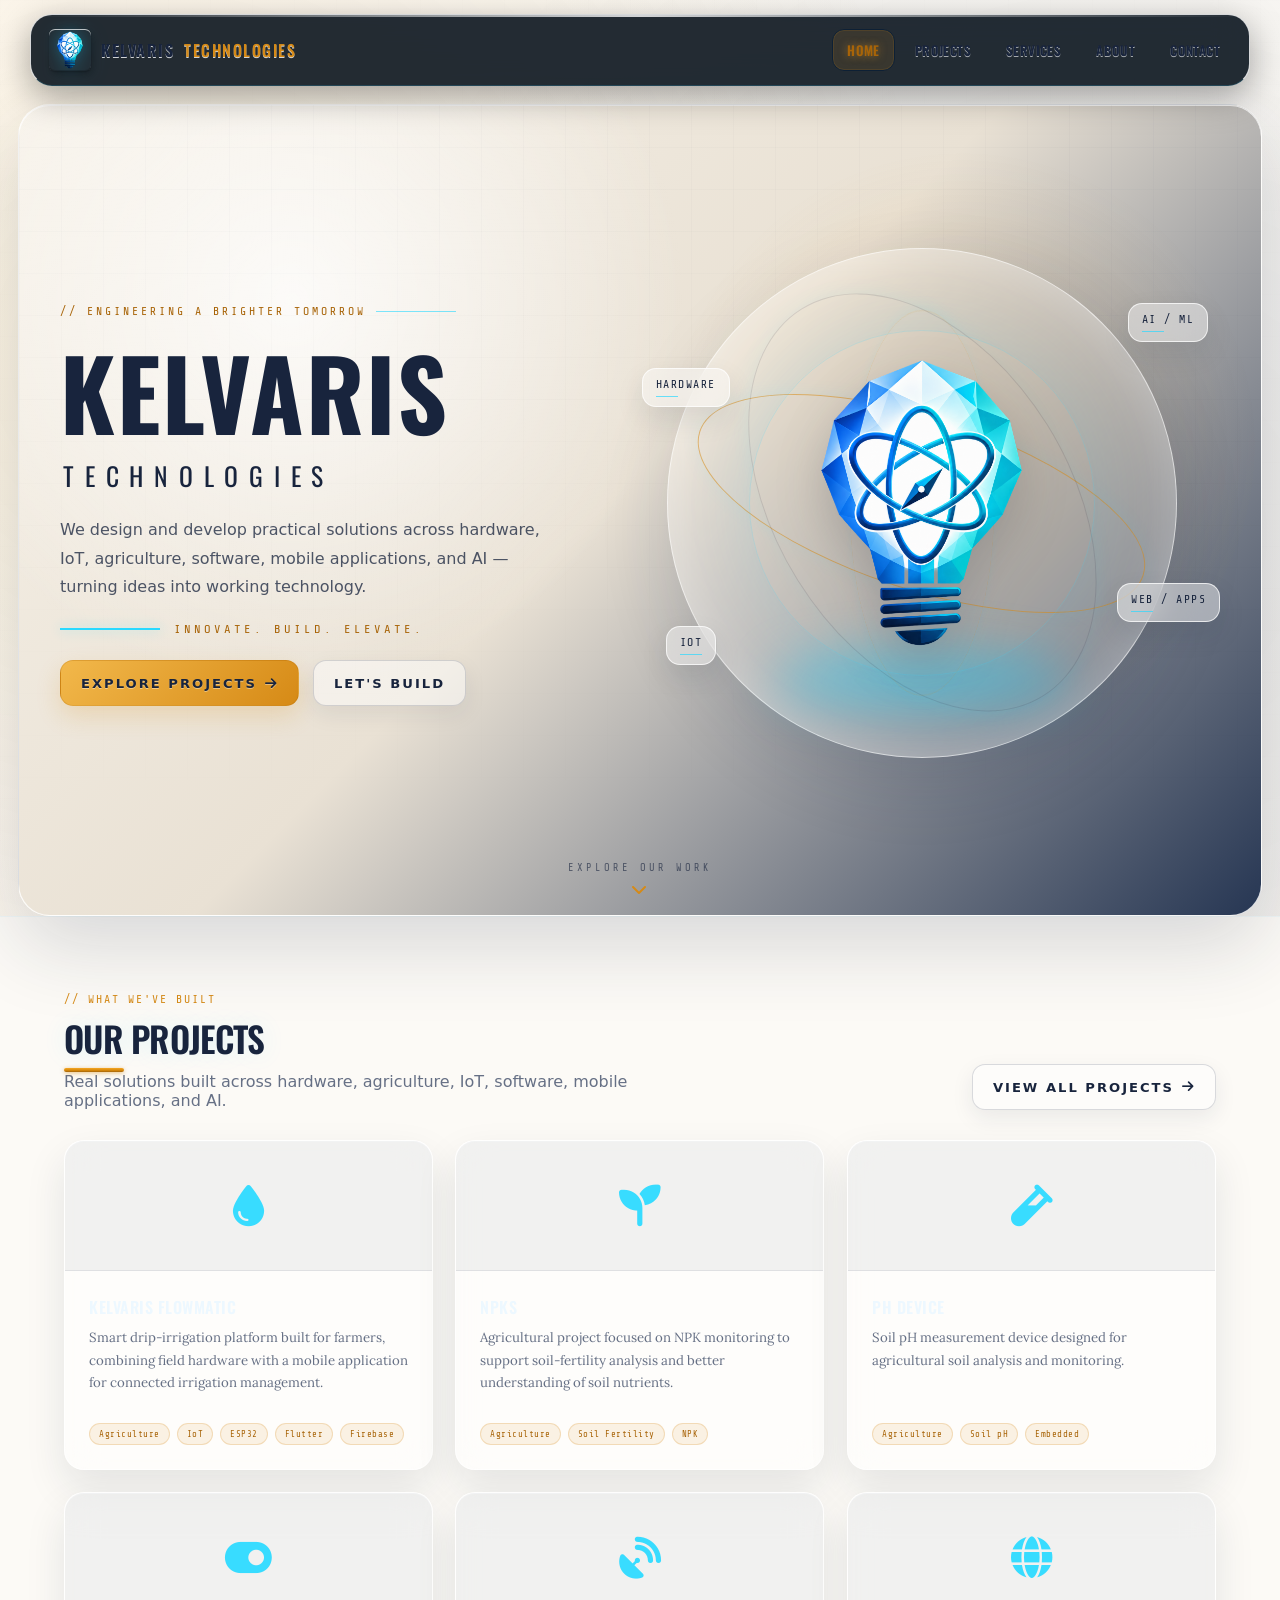
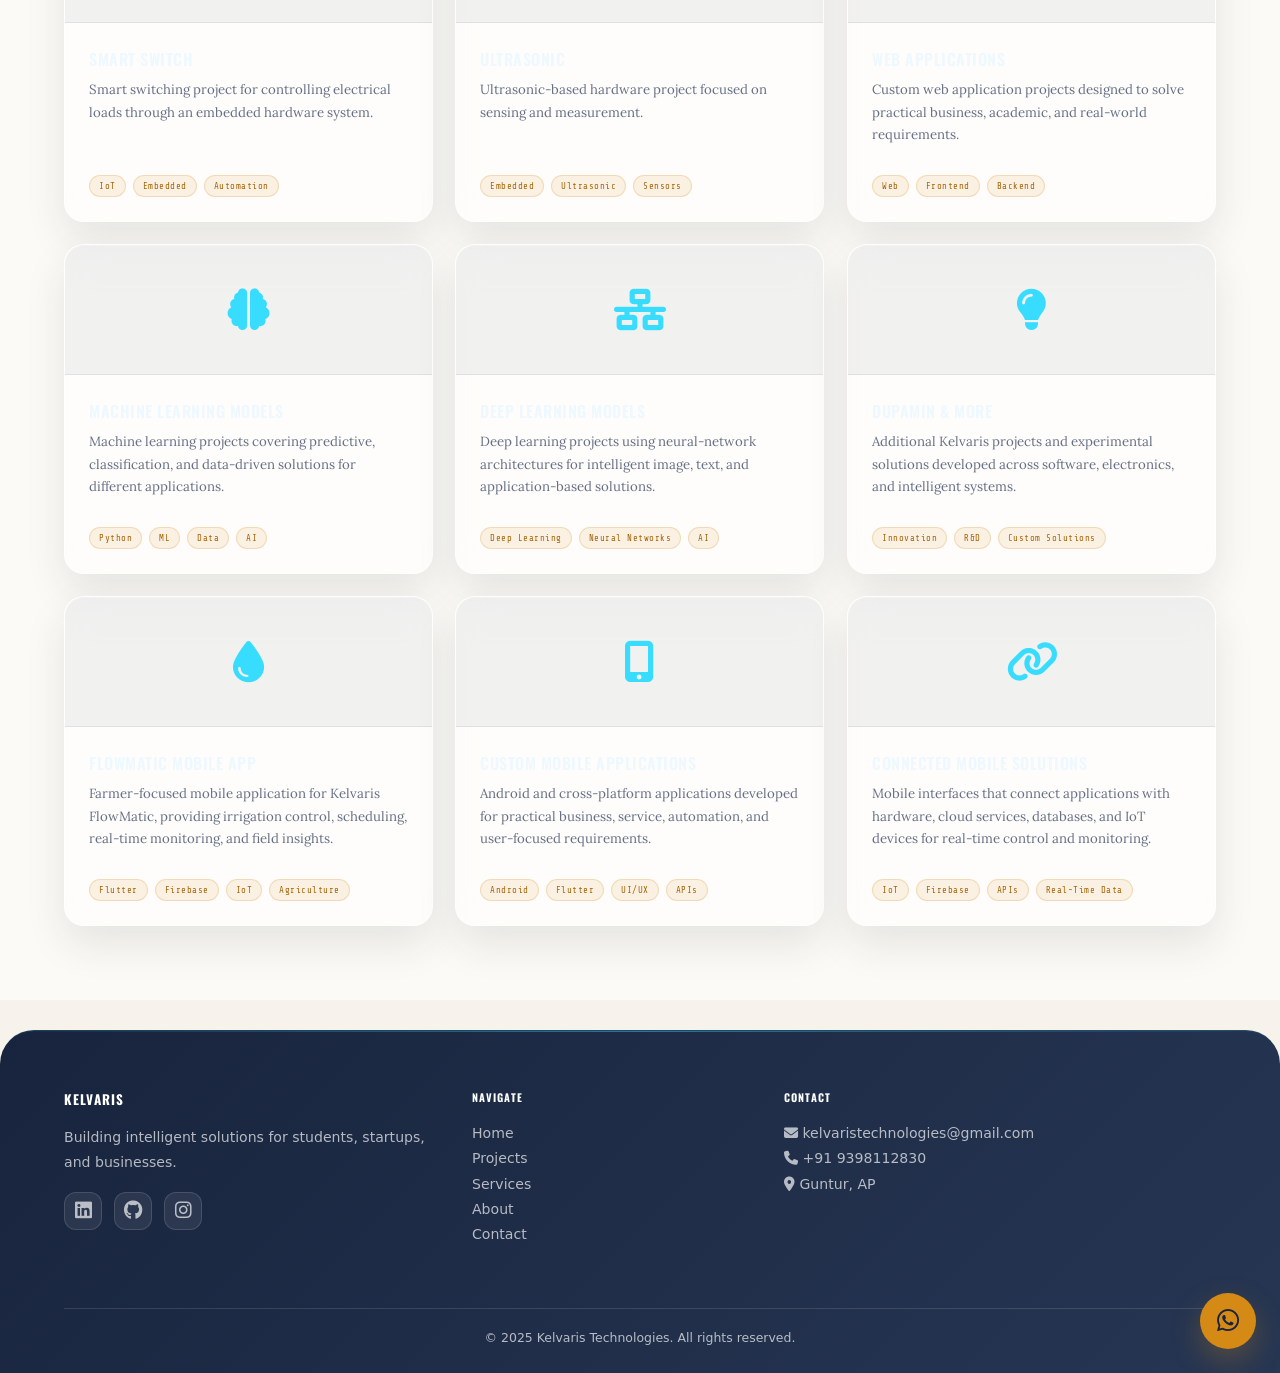
==== commit c1307549: "initial commit" ====
--- a/index.html
+++ b/index.html
@@ -15,8 +15,9 @@
   <link rel="stylesheet" href="https://cdnjs.cloudflare.com/ajax/libs/font-awesome/6.4.2/css/all.min.css">
 
   <!-- Skeuomorphic design system -->
-  <link rel="stylesheet" href="skeu.css">
+  <link rel="stylesheet" href="style.css">
   <link rel="stylesheet" href="skeu-3d.css">
+  <link rel="stylesheet" href="enhance.css">
 
   <style>
     /* =============================================
@@ -117,6 +118,481 @@
     }
 
     /* =============================================
+       HERO BRANDING — minimal home hero
+       ============================================= */
+    #page-home .hero-inner {
+      grid-template-columns: 1fr 1fr;
+      gap: 4rem;
+      align-items: center;
+    }
+
+    #page-home .hero-branding {
+      display: flex;
+      flex-direction: column;
+      justify-content: center;
+      align-items: flex-start;
+    }
+
+    #page-home .hero-brand-name {
+      margin: 0;
+      font-family: 'Oswald', sans-serif;
+      font-size: clamp(3.5rem, 7vw, 6.5rem);
+      line-height: 0.95;
+      letter-spacing: 0.12em;
+      font-weight: 700;
+      color: var(--metal-light);
+      text-shadow: 3px 3px 0 rgba(0,0,0,0.35), 0 0 35px rgba(245,166,35,0.12);
+    }
+
+    #page-home .hero-brand-subtitle {
+      margin-top: 0.8rem;
+      font-family: 'Share Tech Mono', monospace;
+      font-size: clamp(1rem, 2vw, 1.45rem);
+      letter-spacing: 0.55em;
+      color: var(--amber-glow);
+    }
+
+    #page-home .hero-brand-tagline {
+      margin-top: 1.8rem;
+      padding-top: 1rem;
+      border-top: 2px solid var(--amber);
+      font-family: 'Share Tech Mono', monospace;
+      font-size: clamp(0.78rem, 1.4vw, 1rem);
+      letter-spacing: 0.3em;
+      color: var(--metal-mid);
+    }
+
+    #page-home .hero-logo-wrap {
+      display: flex;
+      justify-content: flex-end;
+    }
+
+    #page-home .hero-logo-panel {
+      width: min(100%, 560px);
+    }
+
+    @media (max-width: 768px) {
+      #page-home .hero-inner {
+        grid-template-columns: 1fr;
+        gap: 2rem;
+        text-align: center;
+      }
+
+      #page-home .hero-branding {
+        align-items: center;
+        order: 1;
+      }
+
+      #page-home .hero-logo-wrap {
+        justify-content: center;
+        order: 2;
+      }
+
+      #page-home .hero-brand-tagline {
+        letter-spacing: 0.18em;
+      }
+    }
+
+
+    /* =============================================
+       HOME HERO — floating Kelvaris bulb
+       ============================================= */
+    #page-home .skeu-hero {
+      background:
+        radial-gradient(circle at 78% 45%, rgba(0, 198, 255, 0.14), transparent 32%),
+        linear-gradient(135deg, #071426 0%, #0b1c32 52%, #07101e 100%);
+    }
+
+    #page-home .skeu-hero::before {
+      background-image:
+        linear-gradient(rgba(77, 156, 210, 0.07) 1px, transparent 1px),
+        linear-gradient(90deg, rgba(77, 156, 210, 0.07) 1px, transparent 1px);
+      background-size: 42px 42px;
+    }
+
+    #page-home .hero-brand-name {
+      color: #f4f8ff;
+      text-shadow: 0 4px 25px rgba(0,0,0,.5);
+    }
+
+    #page-home .hero-brand-subtitle {
+      color: #2bd9ff;
+    }
+
+    #page-home .hero-brand-tagline {
+      color: #aabbd0;
+      border-top-color: #2bd9ff;
+    }
+
+    #page-home .hero-logo-wrap {
+      position: relative;
+      min-height: 560px;
+      align-items: center;
+    }
+
+    #page-home .hero-bulb-stage {
+      position: relative;
+      width: min(500px, 78vw);
+      aspect-ratio: 1 / 1;
+      display: flex;
+      align-items: center;
+      justify-content: center;
+      perspective: 1200px;
+      transform-style: preserve-3d;
+      transition: transform .16s ease-out;
+      animation: home-bulb-float 5s ease-in-out infinite;
+      will-change: transform;
+    }
+
+    #page-home .home-floating-bulb {
+      width: 72%;
+      height: auto;
+      position: relative;
+      z-index: 3;
+      object-fit: contain;
+      pointer-events: none;
+      user-select: none;
+      transform: translateZ(55px);
+      filter: drop-shadow(0 25px 30px rgba(0,0,0,.45))
+              drop-shadow(0 0 38px rgba(0,205,255,.30));
+    }
+
+    #page-home .home-bulb-glow {
+      position: absolute;
+      width: 55%;
+      height: 18%;
+      bottom: 13%;
+      border-radius: 50%;
+      background: rgba(0, 205, 255, .42);
+      filter: blur(30px);
+      transform: translateZ(-25px);
+    }
+
+    #page-home .home-orbit {
+      position: absolute;
+      border: 1px solid rgba(43, 217, 255, .24);
+      border-radius: 50%;
+      pointer-events: none;
+      transform-style: preserve-3d;
+    }
+
+    #page-home .home-orbit-a {
+      width: 82%;
+      height: 30%;
+      transform: rotateX(64deg) rotateZ(-22deg);
+    }
+
+    #page-home .home-orbit-b {
+      width: 62%;
+      height: 86%;
+      transform: rotateY(67deg) rotateZ(10deg);
+    }
+
+    @keyframes home-bulb-float {
+      0%, 100% { transform: translateY(0); }
+      50% { transform: translateY(-14px); }
+    }
+
+    @media (max-width: 768px) {
+      #page-home .hero-logo-wrap {
+        min-height: 390px;
+      }
+      #page-home .hero-bulb-stage {
+        width: min(390px, 90vw);
+      }
+      #page-home .home-floating-bulb {
+        width: 70%;
+      }
+    }
+
+    /* =============================================
+       PROJECTS HERO — cinematic Kelvaris style
+       ============================================= */
+    /* #page-projects .projects-hero {
+      min-height: calc(100vh - 68px);
+      position: relative;
+      overflow: hidden;
+      display: flex;
+      align-items: center;
+      background:
+        radial-gradient(circle at 76% 48%, rgba(0, 190, 255, 0.16), transparent 30%),
+        radial-gradient(circle at 22% 70%, rgba(31, 79, 145, 0.18), transparent 34%),
+        linear-gradient(135deg, #071426 0%, #0a1b31 48%, #07101e 100%);
+      border-bottom: 1px solid rgba(66, 190, 255, 0.18);
+      isolation: isolate;
+    }
+
+    #page-projects .projects-hero::before {
+      content: '';
+      position: absolute;
+      inset: 0;
+      background-image:
+        linear-gradient(rgba(77, 156, 210, 0.08) 1px, transparent 1px),
+        linear-gradient(90deg, rgba(77, 156, 210, 0.08) 1px, transparent 1px);
+      background-size: 46px 46px;
+      mask-image: linear-gradient(to bottom, black, transparent 92%);
+      pointer-events: none;
+    }
+
+    #page-projects .projects-hero::after {
+      content: '';
+      position: absolute;
+      width: 620px;
+      height: 620px;
+      right: 3%;
+      top: 8%;
+      border-radius: 50%;
+      background: radial-gradient(circle, rgba(0, 208, 255, 0.12), transparent 65%);
+      filter: blur(10px);
+      pointer-events: none;
+      z-index: -1;
+    }
+
+    .projects-hero-inner {
+      width: min(1240px, 100%);
+      margin: 0 auto;
+      padding: 90px 2rem 70px;
+      display: grid;
+      grid-template-columns: 0.95fr 1.05fr;
+      align-items: center;
+      gap: 3rem;
+      position: relative;
+      z-index: 2;
+    }
+
+    .projects-hero-copy {
+      position: relative;
+      z-index: 4;
+    }
+
+    .projects-hero-kicker {
+      display: inline-flex;
+      align-items: center;
+      gap: 10px;
+      color: #27d9ff;
+      font-family: 'Share Tech Mono', monospace;
+      font-size: 0.78rem;
+      letter-spacing: 4px;
+      text-transform: uppercase;
+      margin-bottom: 1.1rem;
+    }
+
+    .projects-hero-kicker::after {
+      content: '';
+      width: 80px;
+      height: 1px;
+      background: #27d9ff;
+      opacity: 0.6;
+    }
+
+    .projects-hero-title {
+      margin: 0;
+      font-family: 'Oswald', sans-serif;
+      font-size: clamp(4rem, 8vw, 7.5rem);
+      line-height: 0.9;
+      letter-spacing: 0.02em;
+      text-transform: uppercase;
+      color: #f4f8ff;
+      text-shadow: 0 4px 24px rgba(0,0,0,0.45);
+    }
+
+    .projects-hero-subtitle {
+      margin: 1.3rem 0 0;
+      font-family: 'Share Tech Mono', monospace;
+      font-size: clamp(0.9rem, 1.8vw, 1.2rem);
+      letter-spacing: 0.32em;
+      color: #b8cbe0;
+      text-transform: uppercase;
+    }
+
+    .projects-hero-description {
+      max-width: 590px;
+      margin: 1.5rem 0 0;
+      font-family: 'Lora', serif;
+      color: #aabbd0;
+      line-height: 1.75;
+      font-size: 1rem;
+    }
+
+    .projects-hero-motto {
+      display: flex;
+      align-items: center;
+      gap: 14px;
+      margin-top: 1.7rem;
+      color: #29d9ff;
+      font-family: 'Share Tech Mono', monospace;
+      letter-spacing: 0.28em;
+      font-size: 0.78rem;
+      text-transform: uppercase;
+    }
+
+    .projects-hero-motto::before {
+      content: '';
+      width: 100px;
+      height: 2px;
+      background: #29d9ff;
+      box-shadow: 0 0 12px rgba(41,217,255,0.45);
+    }
+
+    .projects-hero-visual {
+      min-height: 570px;
+      position: relative;
+      display: flex;
+      align-items: center;
+      justify-content: center;
+      perspective: 1100px;
+    }
+
+    .bulb-stage {
+      position: relative;
+      width: min(520px, 82vw);
+      aspect-ratio: 1 / 1;
+      display: flex;
+      align-items: center;
+      justify-content: center;
+      transform-style: preserve-3d;
+      transition: transform 0.18s ease-out;
+      animation: bulb-hover 5s ease-in-out infinite;
+      will-change: transform;
+    }
+
+    .bulb-stage::before {
+      content: '';
+      position: absolute;
+      width: 58%;
+      height: 12%;
+      bottom: 9%;
+      border-radius: 50%;
+      background: rgba(0, 204, 255, 0.36);
+      filter: blur(24px);
+      transform: translateZ(-40px);
+    }
+
+    .bulb-stage::after {
+      content: '';
+      position: absolute;
+      inset: 16%;
+      border-radius: 50%;
+      border: 1px solid rgba(54, 210, 255, 0.18);
+      box-shadow: 0 0 70px rgba(0, 183, 255, 0.11);
+      transform: translateZ(-20px);
+    }
+
+    .floating-bulb {
+      width: 74%;
+      height: auto;
+      position: relative;
+      z-index: 3;
+      object-fit: contain;
+      filter: drop-shadow(0 20px 28px rgba(0,0,0,0.45)) drop-shadow(0 0 32px rgba(0,205,255,0.25));
+      transform: translateZ(45px);
+      user-select: none;
+      pointer-events: none;
+    }
+
+    @keyframes bulb-hover {
+      0%, 100% { margin-top: 0; }
+      50% { margin-top: -16px; }
+    }
+
+    .hero-orbit-ring {
+      position: absolute;
+      border: 1px solid rgba(51, 206, 255, 0.22);
+      border-radius: 50%;
+      transform-style: preserve-3d;
+      pointer-events: none;
+    }
+    .hero-orbit-ring.r1 { width: 78%; height: 27%; transform: rotateX(64deg) rotateZ(-20deg); }
+    .hero-orbit-ring.r2 { width: 82%; height: 30%; transform: rotateX(64deg) rotateZ(42deg); }
+    .hero-orbit-ring.r3 { width: 62%; height: 84%; transform: rotateY(68deg) rotateZ(12deg); }
+
+    .hero-chip {
+      position: absolute;
+      z-index: 5;
+      padding: 10px 15px;
+      border: 1px solid rgba(77, 201, 255, 0.48);
+      border-radius: 5px;
+      background: rgba(6, 25, 46, 0.62);
+      backdrop-filter: blur(7px);
+      color: #d7f5ff;
+      font-family: 'Share Tech Mono', monospace;
+      font-size: 0.72rem;
+      letter-spacing: 1.5px;
+      box-shadow: 0 0 20px rgba(0,170,255,0.08), inset 0 0 12px rgba(0,170,255,0.04);
+      animation: chip-float 4s ease-in-out infinite;
+    }
+    .hero-chip::after {
+      content: '';
+      display: block;
+      width: 22px;
+      height: 1px;
+      margin-top: 5px;
+      background: #2bd9ff;
+      opacity: 0.7;
+    }
+    .hero-chip.c1 { left: 3%; top: 25%; }
+    .hero-chip.c2 { right: 2%; top: 13%; animation-delay: -1s; }
+    .hero-chip.c3 { left: 7%; bottom: 20%; animation-delay: -2s; }
+    .hero-chip.c4 { right: 0; bottom: 28%; animation-delay: -3s; }
+
+    @keyframes chip-float {
+      0%,100% { transform: translateY(0); }
+      50% { transform: translateY(-8px); }
+    }
+
+    .projects-scroll-cue {
+      position: absolute;
+      bottom: 18px;
+      left: 50%;
+      transform: translateX(-50%);
+      display: flex;
+      flex-direction: column;
+      align-items: center;
+      gap: 7px;
+      color: #91a9c1;
+      font-family: 'Share Tech Mono', monospace;
+      font-size: 0.65rem;
+      letter-spacing: 3px;
+      text-transform: uppercase;
+    }
+
+    .projects-scroll-cue i {
+      color: #2bd9ff;
+      font-size: 1rem;
+      animation: scroll-bounce 1.8s ease-in-out infinite;
+    }
+
+    @keyframes scroll-bounce {
+      0%,100% { transform: translateY(0); }
+      50% { transform: translateY(5px); }
+    }
+
+    @media (max-width: 900px) {
+      .projects-hero-inner { grid-template-columns: 1fr; text-align: center; padding-top: 70px; }
+      .projects-hero-copy { display: flex; flex-direction: column; align-items: center; }
+      .projects-hero-description { margin-left: auto; margin-right: auto; }
+      .projects-hero-motto { justify-content: center; }
+      .projects-hero-visual { min-height: 500px; margin-top: -15px; }
+    }
+
+    @media (max-width: 600px) {
+      #page-projects .projects-hero { min-height: auto; }
+      .projects-hero-inner { padding: 58px 1.2rem 70px; gap: 0.5rem; }
+      .projects-hero-title { font-size: clamp(3.4rem, 18vw, 5.2rem); }
+      .projects-hero-subtitle { letter-spacing: 0.18em; }
+      .projects-hero-motto { letter-spacing: 0.15em; font-size: 0.66rem; }
+      .projects-hero-motto::before { width: 45px; }
+      .projects-hero-visual { min-height: 390px; }
+      .bulb-stage { width: 100%; }
+      .floating-bulb { width: 72%; }
+      .hero-chip { font-size: 0.58rem; padding: 7px 9px; }
+      .hero-chip.c1 { left: 0; top: 23%; }
+      .hero-chip.c2 { right: 0; top: 10%; }
+      .hero-chip.c3 { left: 2%; bottom: 18%; }
+      .hero-chip.c4 { right: 0; bottom: 25%; }
+    } */
+
+    /* =============================================
        HERO TAGLINE HIGHLIGHT
        ============================================= */
     .skeu-hero .hero-text em {
@@ -230,6 +706,7 @@
       .col-3 { width: 100%; }
     }
   </style>
+  <link rel="stylesheet" href="kelvaris-theme.css">
 </head>
 <body>
 
@@ -238,7 +715,7 @@
 ════════════════════════════════════════════════ -->
 <nav class="skeu-navbar" id="mainNav">
   <a class="navbar-brand" href="#" onclick="navigate('home');return false;">
-    <img src="logo.png" alt="Kelvaris Logo">
+    <img src="kelvaris-bulb.png" alt="Kelvaris Logo">
     KELVARIS <span>TECHNOLOGIES</span>
   </a>
   <button class="navbar-toggle" onclick="toggleMobileMenu()" aria-label="Toggle menu" id="menuToggle">
@@ -259,102 +736,146 @@
 ════════════════════════════════════════════════ -->
 <div id="page-home" class="page page-active">
 
-  <!-- HERO -->
-  <section class="skeu-hero" id="home">
-    <div class="corner-br"></div>
-    <div class="hero-inner">
-      <div class="hero-text">
-        <span class="tagline">// Innovate · Build · Elevate</span>
-        <h1>Building <em>Intelligent</em><br>Solutions That Matter</h1>
-        <p>Kelvaris Technologies delivers custom IoT, embedded systems, drone systems, agriculture devices, deep learning, and web/mobile applications — from prototype to production.</p>
-        <div style="display:flex;gap:12px;flex-wrap:wrap;margin-top:1.6rem;">
-          <button class="btn-skeu btn-skeu-primary" onclick="navigate('projects')">
-            <i class="fas fa-layer-group" style="margin-right:6px;"></i>View Our Work
-          </button>
-          <button class="btn-skeu btn-skeu-outline" onclick="navigate('contact')">
-            Hire Us
-          </button>
-        </div>
-
-        <!-- Quick-nav feature cards -->
-        <div class="home-feature-grid">
-          <div class="home-feature-card" onclick="navigate('services')">
-            <i class="fas fa-microchip"></i>
-            <div><h6>Services</h6><p>IoT, Drones, ML &amp; more</p></div>
-          </div>
-          <div class="home-feature-card" onclick="navigate('projects')">
-            <i class="fas fa-layer-group"></i>
-            <div><h6>Projects</h6><p>50+ delivered</p></div>
-          </div>
-          <div class="home-feature-card" onclick="navigate('about')">
-            <i class="fas fa-users-cog"></i>
-            <div><h6>About Us</h6><p>Meet the team</p></div>
-          </div>
-          <div class="home-feature-card" onclick="navigate('contact')">
-            <i class="fas fa-paper-plane"></i>
-            <div><h6>Contact</h6><p>Start a project</p></div>
-          </div>
-        </div>
-      </div>
-
-      <div>
-        <div class="hero-logo-panel" data-tilt id="heroTiltPanel">
-          <img src="logo.png" alt="Kelvaris Technologies — Innovate Build Elevate">
-        </div>
-      </div>
-    </div>
+  <section class="projects-hero kv-home-project-hero" id="homeHero">
+    <div class="projects-hero-inner">
+      <div class="projects-hero-copy">
+        <span class="projects-hero-kicker">// Engineering A Brighter Tomorrow</span>
+        <h1 class="projects-hero-title">KELVARIS</h1>
+        <div class="projects-hero-subtitle">TECHNOLOGIES</div>
+        <p class="projects-hero-description">
+          We design and develop practical solutions across hardware, IoT, agriculture, software, mobile applications, and AI — turning ideas into working technology.
+        </p>
+        <div class="projects-hero-motto">INNOVATE. BUILD. ELEVATE.</div>
+        <div class="kv-home-hero-actions">
+          <button class="btn-skeu btn-skeu-primary" onclick="navigate('projects')">Explore Projects <i class="fas fa-arrow-right"></i></button>
+          <button class="btn-skeu btn-skeu-outline" onclick="navigate('contact')">Let's Build</button>
+        </div>
+      </div>
+      <div class="projects-hero-visual" id="homeHeroVisual">
+        <div class="hero-chip c1">HARDWARE</div>
+        <div class="hero-chip c2">AI / ML</div>
+        <div class="hero-chip c3">IOT</div>
+        <div class="hero-chip c4">WEB / APPS</div>
+        <div class="bulb-stage" id="homeBulbStage">
+          <div class="hero-orbit-ring r1"></div>
+          <div class="hero-orbit-ring r2"></div>
+          <div class="hero-orbit-ring r3"></div>
+          <img class="floating-bulb" src="kelvaris-bulb.png" alt="Kelvaris Technologies innovation bulb">
+        </div>
+      </div>
+    </div>
+    <div class="projects-scroll-cue"><span>Explore Our Work</span><i class="fas fa-chevron-down"></i></div>
   </section>
 
-  <!-- STATS STRIP -->
-  <div class="stats-strip">
-    <div class="stats-grid">
-      <div class="stat-item">
-        <span class="stat-number">50+</span>
-        <div class="stat-label">Projects Completed</div>
-      </div>
-      <div class="stat-item">
-        <span class="stat-number">30+</span>
-        <div class="stat-label">Happy Clients</div>
-      </div>
-      <div class="stat-item">
-        <span class="stat-number">8+</span>
-        <div class="stat-label">Tech Domains</div>
-      </div>
-      <div class="stat-item">
-        <span class="stat-number">24/7</span>
-        <div class="stat-label">Support</div>
-      </div>
-    </div>
-  </div>
-
-  <div class="plate-divider"></div>
-
-  <!-- HOME CTA -->
-  <div class="home-cta-strip">
-    <span class="section-label" style="color:var(--amber-glow);">// Ready to Build Something Real?</span>
-    <h2>From Idea to Product</h2>
-    <p>Whether you're a student, a startup, or a business — we bring the engineering expertise to make it happen.</p>
-    <div style="display:flex;gap:12px;justify-content:center;flex-wrap:wrap;">
-      <button class="btn-skeu btn-skeu-primary" onclick="navigate('services')">
-        <i class="fas fa-cogs" style="margin-right:6px;"></i>Our Services
-      </button>
-      <button class="btn-skeu btn-skeu-outline" onclick="navigate('contact')">
-        Get In Touch
-      </button>
-    </div>
-  </div>
-
-  <!-- FOOTER -->
+  <section class="proj-domain-section kv-home-projects-section" id="homeProjects">
+    <div class="container">
+      <div class="kv-home-section-heading">
+        <div>
+          <span class="section-label">// What We've Built</span>
+          <h2 class="section-title">Our Projects</h2>
+          <p>Real solutions built across hardware, agriculture, IoT, software, mobile applications, and AI.</p>
+        </div>
+        <button class="btn-skeu btn-skeu-outline" onclick="navigate('projects')">View All Projects <i class="fas fa-arrow-right"></i></button>
+      </div>
+      <div class="proj-grid kv-home-project-grid">
+<div class="proj-card">
+<div class="proj-card-img color-green"><i class="fas fa-tint"></i></div>
+<div class="proj-card-body">
+<h5>Kelvaris FlowMatic</h5>
+<p>Smart drip-irrigation platform built for farmers, combining field hardware with a mobile application for connected irrigation management.</p>
+<div class="proj-tags"><span>Agriculture</span><span>IoT</span><span>ESP32</span><span>Flutter</span><span>Firebase</span></div>
+</div>
+</div><div class="proj-card">
+<div class="proj-card-img color-green"><i class="fas fa-seedling"></i></div>
+<div class="proj-card-body">
+<h5>NPKS</h5>
+<p>Agricultural project focused on NPK monitoring to support soil-fertility analysis and better understanding of soil nutrients.</p>
+<div class="proj-tags"><span>Agriculture</span><span>Soil Fertility</span><span>NPK</span></div>
+</div>
+</div><div class="proj-card">
+<div class="proj-card-img color-green"><i class="fas fa-vial"></i></div>
+<div class="proj-card-body">
+<h5>pH Device</h5>
+<p>Soil pH measurement device designed for agricultural soil analysis and monitoring.</p>
+<div class="proj-tags"><span>Agriculture</span><span>Soil pH</span><span>Embedded</span></div>
+</div>
+</div><div class="proj-card">
+<div class="proj-card-img color-teal"><i class="fas fa-toggle-on"></i></div>
+<div class="proj-card-body">
+<h5>Smart Switch</h5>
+<p>Smart switching project for controlling electrical loads through an embedded hardware system.</p>
+<div class="proj-tags"><span>IoT</span><span>Embedded</span><span>Automation</span></div>
+</div>
+</div><div class="proj-card">
+<div class="proj-card-img color-blue"><i class="fas fa-satellite-dish"></i></div>
+<div class="proj-card-body">
+<h5>Ultrasonic</h5>
+<p>Ultrasonic-based hardware project focused on sensing and measurement.</p>
+<div class="proj-tags"><span>Embedded</span><span>Ultrasonic</span><span>Sensors</span></div>
+</div>
+</div><div class="proj-card">
+<div class="proj-card-img color-violet"><i class="fas fa-globe"></i></div>
+<div class="proj-card-body">
+<h5>Web Applications</h5>
+<p>Custom web application projects designed to solve practical business, academic, and real-world requirements.</p>
+<div class="proj-tags"><span>Web</span><span>Frontend</span><span>Backend</span></div>
+</div>
+</div><div class="proj-card">
+<div class="proj-card-img color-violet"><i class="fas fa-brain"></i></div>
+<div class="proj-card-body">
+<h5>Machine Learning Models</h5>
+<p>Machine learning projects covering predictive, classification, and data-driven solutions for different applications.</p>
+<div class="proj-tags"><span>Python</span><span>ML</span><span>Data</span><span>AI</span></div>
+</div>
+</div><div class="proj-card">
+<div class="proj-card-img color-red"><i class="fas fa-network-wired"></i></div>
+<div class="proj-card-body">
+<h5>Deep Learning Models</h5>
+<p>Deep learning projects using neural-network architectures for intelligent image, text, and application-based solutions.</p>
+<div class="proj-tags"><span>Deep Learning</span><span>Neural Networks</span><span>AI</span></div>
+</div>
+</div><div class="proj-card">
+<div class="proj-card-img color-amber"><i class="fas fa-lightbulb"></i></div>
+<div class="proj-card-body">
+<h5>Dupamin &amp; More</h5>
+<p>Additional Kelvaris projects and experimental solutions developed across software, electronics, and intelligent systems.</p>
+<div class="proj-tags"><span>Innovation</span><span>R&amp;D</span><span>Custom Solutions</span></div>
+</div>
+</div><div class="proj-card">
+<div class="proj-card-img color-blue"><i class="fas fa-tint"></i></div>
+<div class="proj-card-body">
+<h5>FlowMatic Mobile App</h5>
+<p>Farmer-focused mobile application for Kelvaris FlowMatic, providing irrigation control, scheduling, real-time monitoring, and field insights.</p>
+<div class="proj-tags"><span>Flutter</span><span>Firebase</span><span>IoT</span><span>Agriculture</span></div>
+</div>
+</div><div class="proj-card">
+<div class="proj-card-img color-blue"><i class="fas fa-mobile-screen-button"></i></div>
+<div class="proj-card-body">
+<h5>Custom Mobile Applications</h5>
+<p>Android and cross-platform applications developed for practical business, service, automation, and user-focused requirements.</p>
+<div class="proj-tags"><span>Android</span><span>Flutter</span><span>UI/UX</span><span>APIs</span></div>
+</div>
+</div><div class="proj-card">
+<div class="proj-card-img color-teal"><i class="fas fa-link"></i></div>
+<div class="proj-card-body">
+<h5>Connected Mobile Solutions</h5>
+<p>Mobile interfaces that connect applications with hardware, cloud services, databases, and IoT devices for real-time control and monitoring.</p>
+<div class="proj-tags"><span>IoT</span><span>Firebase</span><span>APIs</span><span>Real-Time Data</span></div>
+</div>
+</div>
+      </div>
+    </div>
+  </section>
+
   <footer class="skeu-footer">
     <div class="container">
       <div class="row gap-3">
         <div class="col-3 mb-4">
           <h5>Kelvaris</h5>
-          <p>Building intelligent solutions for students, startups, and businesses. Innovate. Build. Elevate.</p>
+          <p>Building intelligent solutions for students, startups, and businesses.</p>
           <div class="footer-social mt-2">
             <a href="#" aria-label="LinkedIn"><i class="fab fa-linkedin"></i></a>
             <a href="#" aria-label="GitHub"><i class="fab fa-github"></i></a>
-            <a href="#" aria-label="Twitter"><i class="fab fa-twitter"></i></a>
             <a href="#" aria-label="Instagram"><i class="fab fa-instagram"></i></a>
           </div>
         </div>
@@ -369,216 +890,10 @@
           </ul>
         </div>
         <div class="col-3 mb-4">
-          <h6>Services</h6>
-          <ul>
-            <li><a href="#" onclick="navigate('services');return false;">Embedded Systems</a></li>
-            <li><a href="#" onclick="navigate('services');return false;">Drone Systems</a></li>
-            <li><a href="#" onclick="navigate('services');return false;">Agriculture Devices</a></li>
-            <li><a href="#" onclick="navigate('services');return false;">Deep Learning</a></li>
-            <li><a href="#" onclick="navigate('services');return false;">Web Applications</a></li>
-          </ul>
-        </div>
-        <div class="col-3 mb-4">
-          <h6>Contact Info</h6>
-          <p><i class="fas fa-envelope" style="margin-right:6px;color:var(--amber);"></i> kelvaristechnologies@gmail.com</p>
-          <p style="margin-top:6px;"><i class="fas fa-phone" style="margin-right:6px;color:var(--amber);"></i> +91 9398112830</p>
-          <p style="margin-top:6px;"><i class="fas fa-map-marker-alt" style="margin-right:6px;color:var(--amber);"></i> Guntur, AP</p>
-        </div>
-      </div>
-      <hr class="footer-divider">
-      <div class="row" style="justify-content:space-between;align-items:center;flex-wrap:wrap;gap:8px;">
-        <p class="footer-copy">© 2025 Kelvaris Technologies. All rights reserved.</p>
-        <p class="footer-copy">Made with <i class="fas fa-heart" style="color:#e74c3c;"></i> in Guntur, AP</p>
-      </div>
-    </div>
-  </footer>
-</div>
-
-
-<!-- ═══════════════════════════════════════════
-     PAGE: SERVICES
-════════════════════════════════════════════════ -->
-<div id="page-services" class="page">
-
-  <!-- PAGE HEADER -->
-  <section class="page-header-section">
-    <div class="pcb-grid"></div>
-    <div class="container text-center" style="position:relative;z-index:2;">
-      <span class="section-label" style="color:var(--amber-glow);">// What We Offer</span>
-      <h1 class="section-title section-title-center" style="color:var(--metal-light);text-shadow:2px 2px 0 rgba(0,0,0,0.4);">Services</h1>
-      <p style="color:var(--metal-mid);font-family:'Lora',serif;max-width:520px;margin:1.2rem auto 0;">End-to-end technical solutions — from silicon to cloud, hardware to application.</p>
-    </div>
-  </section>
-
-  <div class="plate-divider"></div>
-
-  <!-- SERVICES GRID -->
-  <section class="skeu-section" style="background:var(--cream);">
-    <div class="container">
-      <div class="row gap-3">
-
-        <div class="col-3 mb-4">
-          <div class="skeu-card" style="height:100%;">
-            <div class="card-icon-panel color-blue"><i class="fas fa-microchip"></i></div>
-            <div class="card-body">
-              <h5 class="card-title">Embedded Systems</h5>
-              <p class="card-text">Microcontroller-based systems, robotics, and custom electronic solutions for real-world applications.</p>
-            </div>
-          </div>
-        </div>
-
-        <div class="col-3 mb-4">
-          <div class="skeu-card" style="height:100%;">
-            <div class="card-icon-panel color-teal"><i class="fas fa-broadcast-tower"></i></div>
-            <div class="card-body">
-              <h5 class="card-title">IoT Applications</h5>
-              <p class="card-text">Smart home automation, wireless control systems, and connected IoT-enabled devices.</p>
-            </div>
-          </div>
-        </div>
-
-        <div class="col-3 mb-4">
-          <div class="skeu-card" style="height:100%;">
-            <div class="card-icon-panel color-amber"><i class="fas fa-helicopter"></i></div>
-            <div class="card-body">
-              <h5 class="card-title">Drone Systems</h5>
-              <p class="card-text">Custom UAV design, autonomous flight systems, surveillance drones, and delivery drone prototypes.</p>
-            </div>
-          </div>
-        </div>
-
-        <div class="col-3 mb-4">
-          <div class="skeu-card" style="height:100%;">
-            <div class="card-icon-panel color-green"><i class="fas fa-seedling"></i></div>
-            <div class="card-body">
-              <h5 class="card-title">Agriculture Devices</h5>
-              <p class="card-text">Smart irrigation controllers, soil monitoring systems, crop health sensors, and precision farming devices.</p>
-            </div>
-          </div>
-        </div>
-
-        <div class="col-3 mb-4">
-          <div class="skeu-card" style="height:100%;">
-            <div class="card-icon-panel color-violet"><i class="fas fa-globe"></i></div>
-            <div class="card-body">
-              <h5 class="card-title">Web Applications</h5>
-              <p class="card-text">Full-stack web apps, dashboards, e-commerce platforms, and enterprise portals built to scale.</p>
-            </div>
-          </div>
-        </div>
-
-        <div class="col-3 mb-4">
-          <div class="skeu-card" style="height:100%;">
-            <div class="card-icon-panel color-blue"><i class="fas fa-mobile-alt"></i></div>
-            <div class="card-body">
-              <h5 class="card-title">Mobile Applications</h5>
-              <p class="card-text">Cross-platform Android and iOS apps using Flutter — from UI to hardware integration and backend APIs.</p>
-            </div>
-          </div>
-        </div>
-
-        <div class="col-3 mb-4">
-          <div class="skeu-card" style="height:100%;">
-            <div class="card-icon-panel color-violet"><i class="fas fa-brain"></i></div>
-            <div class="card-body">
-              <h5 class="card-title">Machine Learning</h5>
-              <p class="card-text">AI/ML models, predictive systems, data analysis, and intelligent automation tailored to your domain.</p>
-            </div>
-          </div>
-        </div>
-
-        <div class="col-3 mb-4">
-          <div class="skeu-card" style="height:100%;">
-            <div class="card-icon-panel color-red"><i class="fas fa-network-wired"></i></div>
-            <div class="card-body">
-              <h5 class="card-title">Deep Learning Projects</h5>
-              <p class="card-text">CNN, RNN, Transformer, and LSTM models for image recognition, NLP, speech, and video analysis.</p>
-            </div>
-          </div>
-        </div>
-
-        <div class="col-3 mb-4">
-          <div class="skeu-card" style="height:100%;">
-            <div class="card-icon-panel color-teal"><i class="fas fa-drafting-compass"></i></div>
-            <div class="card-body">
-              <h5 class="card-title">PCB Designing</h5>
-              <p class="card-text">Custom PCB layout, schematic design, and simulation for electronics and hardware projects.</p>
-            </div>
-          </div>
-        </div>
-
-        <div class="col-3 mb-4">
-          <div class="skeu-card" style="height:100%;">
-            <div class="card-icon-panel color-amber"><i class="fas fa-laptop-code"></i></div>
-            <div class="card-body">
-              <h5 class="card-title">Academic Projects</h5>
-              <p class="card-text">Final year projects, mini projects, and technical assignments across all engineering disciplines.</p>
-            </div>
-          </div>
-        </div>
-
-        <div class="col-3 mb-4">
-          <div class="skeu-card" style="height:100%;">
-            <div class="card-icon-panel color-green"><i class="fas fa-cogs"></i></div>
-            <div class="card-body">
-              <h5 class="card-title">Automation Scripts</h5>
-              <p class="card-text">Task automation, web scraping, and process optimisation to save your team time and effort.</p>
-            </div>
-          </div>
-        </div>
-
-        <div class="col-3 mb-4">
-          <div class="skeu-card" style="height:100%;">
-            <div class="card-icon-panel color-blue"><i class="fas fa-chalkboard-teacher"></i></div>
-            <div class="card-body">
-              <h5 class="card-title">Mentorship</h5>
-              <p class="card-text">1-on-1 guidance, code reviews, and career advice for aspiring developers and hardware engineers.</p>
-            </div>
-          </div>
-        </div>
-
-      </div>
-    </div>
-  </section>
-
-  <!-- CTA -->
-  <section style="background:var(--navy-grad);padding:56px 0;text-align:center;">
-    <div class="container">
-      <span class="section-label" style="color:var(--amber-glow);">// Ready to Build?</span>
-      <h2 style="font-family:'Oswald',sans-serif;font-size:1.9rem;color:var(--metal-light);letter-spacing:1px;text-transform:uppercase;margin-bottom:0.8rem;">Let's Work Together</h2>
-      <p style="color:var(--metal-mid);font-family:'Lora',serif;max-width:460px;margin:0 auto 1.6rem;font-size:0.9rem;">Have a project in mind? Share the details and we'll get started within 24 hours.</p>
-      <button class="btn-skeu btn-skeu-primary" onclick="navigate('contact')">
-        <i class="fas fa-paper-plane" style="margin-right:6px;"></i>Contact Us
-      </button>
-    </div>
-  </section>
-
-  <footer class="skeu-footer">
-    <div class="container">
-      <div class="row gap-3">
-        <div class="col-3 mb-4">
-          <h5>Kelvaris</h5>
-          <p>Building intelligent solutions for students, startups, and businesses.</p>
-          <div class="footer-social mt-2">
-            <a href="#"><i class="fab fa-linkedin"></i></a>
-            <a href="#"><i class="fab fa-github"></i></a>
-            <a href="#"><i class="fab fa-instagram"></i></a>
-          </div>
-        </div>
-        <div class="col-4 mb-4">
-          <h6>Navigate</h6>
-          <ul>
-            <li><a href="#" onclick="navigate('home');return false;">Home</a></li>
-            <li><a href="#" onclick="navigate('projects');return false;">Projects</a></li>
-            <li><a href="#" onclick="navigate('services');return false;">Services</a></li>
-            <li><a href="#" onclick="navigate('about');return false;">About</a></li>
-            <li><a href="#" onclick="navigate('contact');return false;">Contact</a></li>
-          </ul>
-        </div>
-        <div class="col-3 mb-4">
           <h6>Contact</h6>
-          <p><i class="fas fa-envelope" style="margin-right:6px;color:var(--amber);"></i> kelvaristechnologies@gmail.com</p>
-          <p style="margin-top:6px;"><i class="fas fa-phone" style="margin-right:6px;color:var(--amber);"></i> +91 9398112830</p>
+          <p><i class="fas fa-envelope"></i> kelvaristechnologies@gmail.com</p>
+          <p><i class="fas fa-phone"></i> +91 9398112830</p>
+          <p><i class="fas fa-map-marker-alt"></i> Guntur, AP</p>
         </div>
       </div>
       <hr class="footer-divider">
@@ -588,103 +903,101 @@
 </div>
 
 
+<!-- PAGE: PROJECTS -->
 <div id="page-projects" class="page">
 
-  <!-- PAGE HEADER -->
-  <section class="page-header-section">
-    <div class="pcb-grid"></div>
-    <div class="container text-center" style="position:relative;z-index:2;">
-      <span class="section-label" style="color:var(--amber-glow);">// What We've Built</span>
-      <h1 class="section-title section-title-center" style="color:var(--metal-light);text-shadow:2px 2px 0 rgba(0,0,0,0.4);">Projects</h1>
-      <p style="color:var(--metal-mid);font-family:'Lora',serif;max-width:540px;margin:1.2rem auto 0;">
-        Browse by domain — from drones and agriculture to deep learning and web applications.
-      </p>
+  <div class="plate-divider"></div>
+
+  <!-- FEATURED PROJECT -->
+  <section class="proj-domain-section" style="padding-top:55px;">
+    <div class="container">
+      <div class="proj-domain-header">
+        <span class="proj-domain-icon color-green"><i class="fas fa-star"></i></span>
+        <div>
+          <h2 class="proj-domain-title">Featured Project</h2>
+          <p class="proj-domain-sub">Our flagship agricultural IoT solution</p>
+        </div>
+      </div>
+
+      <div class="proj-grid">
+        <div class="proj-card">
+          <div class="proj-card-img color-green">
+            <i class="fas fa-tint"></i>
+          </div>
+          <div class="proj-card-body">
+            <h5>Kelvaris FlowMatic</h5>
+            <p>Smart drip-irrigation platform built for farmers, combining field hardware with a mobile application for connected irrigation management.</p>
+            <div class="proj-tags">
+              <span>Agriculture</span><span>IoT</span><span>ESP32</span><span>Flutter</span><span>Firebase</span>
+            </div>
+          </div>
+        </div>
+      </div>
     </div>
   </section>
 
-  <div class="plate-divider"></div>
-
-  <!-- ── FILTER TAB BAR ── -->
-  <div class="proj-filter-bar" role="tablist" aria-label="Project domain filter">
-    <button class="proj-filter-btn active" onclick="filterProjects('all', this)" role="tab" aria-selected="true">
-      <i class="fas fa-th-large"></i> All
-    </button>
-    <button class="proj-filter-btn" onclick="filterProjects('embedded', this)" role="tab" aria-selected="false">
-      <i class="fas fa-microchip"></i> Embedded
-    </button>
-    <button class="proj-filter-btn" onclick="filterProjects('iot', this)" role="tab" aria-selected="false">
-      <i class="fas fa-broadcast-tower"></i> IoT
-    </button>
-    <button class="proj-filter-btn" onclick="filterProjects('drone', this)" role="tab" aria-selected="false">
-      <i class="fas fa-helicopter"></i> Drones
-    </button>
-    <button class="proj-filter-btn" onclick="filterProjects('agriculture', this)" role="tab" aria-selected="false">
-      <i class="fas fa-seedling"></i> Agriculture
-    </button>
-    <button class="proj-filter-btn" onclick="filterProjects('ml', this)" role="tab" aria-selected="false">
-      <i class="fas fa-brain"></i> ML / AI
-    </button>
-    <button class="proj-filter-btn" onclick="filterProjects('deeplearning', this)" role="tab" aria-selected="false">
-      <i class="fas fa-network-wired"></i> Deep Learning
-    </button>
-    <button class="proj-filter-btn" onclick="filterProjects('web', this)" role="tab" aria-selected="false">
-      <i class="fas fa-globe"></i> Web Apps
-    </button>
-    <button class="proj-filter-btn" onclick="filterProjects('mobile', this)" role="tab" aria-selected="false">
-      <i class="fas fa-mobile-alt"></i> Mobile
-    </button>
-    <button class="proj-filter-btn" onclick="filterProjects('pcb', this)" role="tab" aria-selected="false">
-      <i class="fas fa-drafting-compass"></i> PCB
-    </button>
-  </div>
-
-  <!-- ══════════════════════════════════════
-       DOMAIN: EMBEDDED SYSTEMS
-  ══════════════════════════════════════ -->
-  <section class="proj-domain-section" data-domain="embedded">
+  <!-- HARDWARE & AGRICULTURE -->
+  <section class="proj-domain-section">
     <div class="container">
       <div class="proj-domain-header">
         <span class="proj-domain-icon color-blue"><i class="fas fa-microchip"></i></span>
         <div>
-          <h2 class="proj-domain-title">Embedded Systems</h2>
-          <p class="proj-domain-sub">Microcontroller & hardware engineering projects</p>
-        </div>
-      </div>
+          <h2 class="proj-domain-title">Hardware & Agriculture</h2>
+          <p class="proj-domain-sub">Embedded devices, agricultural systems & smart electronics</p>
+        </div>
+      </div>
+
       <div class="proj-grid">
 
-        <div class="proj-card" onclick="openModal('mFireRobot')">
-          <div class="proj-card-img color-blue"><i class="fas fa-fire-extinguisher"></i></div>
+        <div class="proj-card">
+          <div class="proj-card-img color-green">
+            <i class="fas fa-seedling"></i>
+          </div>
           <div class="proj-card-body">
-            <h5>Fire Fighting Robot</h5>
-            <p>Autonomous robot detecting and extinguishing fire using IR sensors and servo-controlled water pump with obstacle avoidance.</p>
-            <div class="proj-tags"><span>Arduino</span><span>IR Sensors</span><span>Ultrasonic</span><span>Servo</span></div>
-          </div>
-        </div>
-
-        <div class="proj-card" onclick="openModal('mLineFollower')">
-          <div class="proj-card-img color-blue"><i class="fas fa-robot"></i></div>
+            <h5>NPKS</h5>
+            <p>Agricultural project focused on NPK monitoring to support soil-fertility analysis and better understanding of soil nutrients.</p>
+            <div class="proj-tags">
+              <span>Agriculture</span><span>Soil Fertility</span><span>NPK</span>
+            </div>
+          </div>
+        </div>
+
+        <div class="proj-card">
+          <div class="proj-card-img color-green">
+            <i class="fas fa-vial"></i>
+          </div>
           <div class="proj-card-body">
-            <h5>Line Follower Robot</h5>
-            <p>PID-controlled line follower with speed regulation and obstacle detection, built for inter-college robotics competition.</p>
-            <div class="proj-tags"><span>Arduino</span><span>PID</span><span>L298N</span><span>IR Array</span></div>
-          </div>
-        </div>
-
-        <div class="proj-card" onclick="openModal('mAutoGate')">
-          <div class="proj-card-img color-blue"><i class="fas fa-door-open"></i></div>
+            <h5>pH Device</h5>
+            <p>Soil pH measurement device designed for agricultural soil analysis and monitoring.</p>
+            <div class="proj-tags">
+              <span>Agriculture</span><span>Soil pH</span><span>Embedded</span>
+            </div>
+          </div>
+        </div>
+
+        <div class="proj-card">
+          <div class="proj-card-img color-teal">
+            <i class="fas fa-toggle-on"></i>
+          </div>
           <div class="proj-card-body">
-            <h5>Automatic Toll Gate</h5>
-            <p>RFID-based automatic toll collection system with vehicle counting, LCD display, and real-time database logging.</p>
-            <div class="proj-tags"><span>Arduino</span><span>RFID</span><span>Servo</span><span>LCD</span></div>
-          </div>
-        </div>
-
-        <div class="proj-card" onclick="openModal('mSorter')">
-          <div class="proj-card-img color-blue"><i class="fas fa-boxes"></i></div>
+            <h5>Smart Switch</h5>
+            <p>Smart switching project for controlling electrical loads through an embedded hardware system.</p>
+            <div class="proj-tags">
+              <span>IoT</span><span>Embedded</span><span>Automation</span>
+            </div>
+          </div>
+        </div>
+
+        <div class="proj-card">
+          <div class="proj-card-img color-blue">
+            <i class="fas fa-satellite-dish"></i>
+          </div>
           <div class="proj-card-body">
-            <h5>Object Sorting Machine</h5>
-            <p>Colour-sensor-based conveyor belt sorting system that categorises objects into bins using servo-driven deflectors.</p>
-            <div class="proj-tags"><span>Arduino</span><span>TCS34725</span><span>Servo</span><span>Conveyor</span></div>
+            <h5>Ultrasonic</h5>
+            <p>Ultrasonic-based hardware project focused on sensing and measurement.</p>
+            <div class="proj-tags">
+              <span>Embedded</span><span>Ultrasonic</span><span>Sensors</span>
+            </div>
           </div>
         </div>
 
@@ -692,53 +1005,68 @@
     </div>
   </section>
 
-  <!-- ══════════════════════════════════════
-       DOMAIN: IoT
-  ══════════════════════════════════════ -->
-  <section class="proj-domain-section" data-domain="iot">
+  <!-- SOFTWARE & AI -->
+  <section class="proj-domain-section">
     <div class="container">
       <div class="proj-domain-header">
-        <span class="proj-domain-icon color-teal"><i class="fas fa-broadcast-tower"></i></span>
+        <span class="proj-domain-icon color-violet"><i class="fas fa-code"></i></span>
         <div>
-          <h2 class="proj-domain-title">IoT Applications</h2>
-          <p class="proj-domain-sub">Connected devices, sensors & smart systems</p>
-        </div>
-      </div>
+          <h2 class="proj-domain-title">Software & AI</h2>
+          <p class="proj-domain-sub">Web applications, machine learning & deep learning solutions</p>
+        </div>
+      </div>
+
       <div class="proj-grid">
 
-        <div class="proj-card" onclick="openModal('mSmartHome')">
-          <div class="proj-card-img color-teal"><i class="fas fa-home"></i></div>
+        <div class="proj-card">
+          <div class="proj-card-img color-violet">
+            <i class="fas fa-globe"></i>
+          </div>
           <div class="proj-card-body">
-            <h5>IoT Smart Home</h5>
-            <p>Home automation controlling lights, fans, and appliances via mobile app with real-time Firebase monitoring.</p>
-            <div class="proj-tags"><span>NodeMCU</span><span>Firebase</span><span>Flutter</span><span>ESP8266</span></div>
-          </div>
-        </div>
-
-        <div class="proj-card" onclick="openModal('mWeather')">
-          <div class="proj-card-img color-teal"><i class="fas fa-cloud-sun"></i></div>
+            <h5>Web Applications</h5>
+            <p>Custom web application projects designed to solve practical business, academic, and real-world requirements.</p>
+            <div class="proj-tags">
+              <span>Web</span><span>Frontend</span><span>Backend</span>
+            </div>
+          </div>
+        </div>
+
+        <div class="proj-card">
+          <div class="proj-card-img color-violet">
+            <i class="fas fa-brain"></i>
+          </div>
           <div class="proj-card-body">
-            <h5>Weather Monitoring Station</h5>
-            <p>Real-time environmental station tracking temperature, humidity, UV index, and air quality with Blynk dashboard.</p>
-            <div class="proj-tags"><span>ESP8266</span><span>DHT22</span><span>BMP280</span><span>Blynk</span></div>
-          </div>
-        </div>
-
-        <div class="proj-card" onclick="openModal('mFlowmatic')">
-          <div class="proj-card-img color-teal"><i class="fas fa-tint"></i></div>
+            <h5>Machine Learning Models</h5>
+            <p>Machine learning projects covering predictive, classification, and data-driven solutions for different applications.</p>
+            <div class="proj-tags">
+              <span>Python</span><span>ML</span><span>Data</span><span>AI</span>
+            </div>
+          </div>
+        </div>
+
+        <div class="proj-card">
+          <div class="proj-card-img color-red">
+            <i class="fas fa-network-wired"></i>
+          </div>
           <div class="proj-card-body">
-            <h5>Kelvaris FlowMatic</h5>
-            <p>Smart irrigation app for farmers connecting ESP32 via Firebase Realtime Database with Riverpod state management and fl_chart analytics.</p>
-            <div class="proj-tags"><span>ESP32</span><span>Flutter</span><span>Firebase</span><span>Riverpod</span></div>
-          </div>
-        </div>
-
-        <div class="proj-card" onclick="openModal('mGasDetect')">
-          <div class="proj-card-img color-teal"><i class="fas fa-wind"></i></div>
+            <h5>Deep Learning Models</h5>
+            <p>Deep learning projects using neural-network architectures for intelligent image, text, and application-based solutions.</p>
+            <div class="proj-tags">
+              <span>Deep Learning</span><span>Neural Networks</span><span>AI</span>
+            </div>
+          </div>
+        </div>
+
+        <div class="proj-card">
+          <div class="proj-card-img color-amber">
+            <i class="fas fa-lightbulb"></i>
+          </div>
           <div class="proj-card-body">
-            <h5>Gas Leakage Detector</h5>
-            <p>Industrial-grade LPG/CO2 gas detection system with SMS and buzzer alerts and cloud logging for safety compliance.</p>
-            <div class="proj-tags"><span>ESP32</span><span>MQ-2</span><span>GSM</span><span>ThingSpeak</span></div>
+            <h5>Dupamin & More</h5>
+            <p>Additional Kelvaris projects and experimental solutions developed across software, electronics, and intelligent systems.</p>
+            <div class="proj-tags">
+              <span>Innovation</span><span>R&D</span><span>Custom Solutions</span>
+            </div>
           </div>
         </div>
 
@@ -746,323 +1074,55 @@
     </div>
   </section>
 
-  <!-- ══════════════════════════════════════
-       DOMAIN: DRONES
-  ══════════════════════════════════════ -->
-  <section class="proj-domain-section" data-domain="drone">
-    <div class="container">
-      <div class="proj-domain-header">
-        <span class="proj-domain-icon color-amber"><i class="fas fa-helicopter"></i></span>
-        <div>
-          <h2 class="proj-domain-title">Drone Systems</h2>
-          <p class="proj-domain-sub">UAV design, autonomous flight & aerial applications</p>
-        </div>
-      </div>
-      <div class="proj-grid">
-
-        <div class="proj-card" onclick="openModal('mAgriDrone')">
-          <div class="proj-card-img color-amber"><i class="fas fa-spray-can"></i></div>
-          <div class="proj-card-body">
-            <h5>Agricultural Sprayer Drone</h5>
-            <p>Precision UAV for automated pesticide and fertiliser application using GPS waypoint missions and NDVI sensing.</p>
-            <div class="proj-tags"><span>Pixhawk</span><span>ArduPilot</span><span>GPS</span><span>NDVI</span></div>
-          </div>
-        </div>
-
-        <div class="proj-card" onclick="openModal('mSurvDrone')">
-          <div class="proj-card-img color-amber"><i class="fas fa-eye"></i></div>
-          <div class="proj-card-body">
-            <h5>Surveillance Drone</h5>
-            <p>Live-feed surveillance UAV with OpenCV object tracking, automated return-to-home, and LoRa long-range telemetry.</p>
-            <div class="proj-tags"><span>Pixhawk</span><span>OpenCV</span><span>LoRa</span><span>Raspberry Pi</span></div>
-          </div>
-        </div>
-
-        <div class="proj-card" onclick="openModal('mDelivDrone')">
-          <div class="proj-card-img color-amber"><i class="fas fa-box"></i></div>
-          <div class="proj-card-body">
-            <h5>Delivery Drone Prototype</h5>
-            <p>Autonomous payload delivery drone with electro-mechanical release mechanism and GPS-locked hover at drop zone.</p>
-            <div class="proj-tags"><span>Pixhawk</span><span>Mission Planner</span><span>Servo Release</span><span>GPS</span></div>
-          </div>
-        </div>
-
-        <div class="proj-card" onclick="openModal('mRaceDrone')">
-          <div class="proj-card-img color-amber"><i class="fas fa-wind"></i></div>
-          <div class="proj-card-body">
-            <h5>FPV Racing Drone</h5>
-            <p>5" FPV quadcopter tuned with Betaflight PID, 30×30 stack, 4-in-1 ESC, and HD camera for first-person racing.</p>
-            <div class="proj-tags"><span>Betaflight</span><span>F7 FC</span><span>4-in-1 ESC</span><span>FPV Cam</span></div>
-          </div>
-        </div>
-
-      </div>
-    </div>
-  </section>
-
-  <!-- ══════════════════════════════════════
-       DOMAIN: AGRICULTURE
-  ══════════════════════════════════════ -->
-  <section class="proj-domain-section" data-domain="agriculture">
-    <div class="container">
-      <div class="proj-domain-header">
-        <span class="proj-domain-icon color-green"><i class="fas fa-seedling"></i></span>
-        <div>
-          <h2 class="proj-domain-title">Agriculture Devices</h2>
-          <p class="proj-domain-sub">Precision farming, soil monitoring & smart irrigation</p>
-        </div>
-      </div>
-      <div class="proj-grid">
-
-        <div class="proj-card" onclick="openModal('mSoilMonitor')">
-          <div class="proj-card-img color-green"><i class="fas fa-mountain"></i></div>
-          <div class="proj-card-body">
-            <h5>Soil Health Monitor</h5>
-            <p>Multi-parameter soil sensor node measuring NPK, pH, moisture, and temperature with LoRaWAN uplink to cloud dashboard.</p>
-            <div class="proj-tags"><span>ESP32</span><span>NPK Sensor</span><span>LoRa</span><span>ThingSpeak</span></div>
-          </div>
-        </div>
-
-        <div class="proj-card" onclick="openModal('mCropHealth')">
-          <div class="proj-card-img color-green"><i class="fas fa-leaf"></i></div>
-          <div class="proj-card-body">
-            <h5>Crop Disease Detector</h5>
-            <p>CNN-based mobile app that identifies leaf diseases from photos in real time with 93% accuracy on 38 crop classes.</p>
-            <div class="proj-tags"><span>TensorFlow</span><span>Flutter</span><span>CNN</span><span>PlantVillage</span></div>
-          </div>
-        </div>
-
-        <div class="proj-card" onclick="openModal('mIrrigation')">
-          <div class="proj-card-img color-green"><i class="fas fa-water"></i></div>
-          <div class="proj-card-body">
-            <h5>Smart Irrigation System</h5>
-            <p>Soil-moisture-triggered automatic irrigation with ESP32, valve control, and Flutter farmer app on Firebase backend.</p>
-            <div class="proj-tags"><span>ESP32</span><span>Firebase</span><span>Flutter</span><span>Solenoid Valve</span></div>
-          </div>
-        </div>
-
-        <div class="proj-card" onclick="openModal('mGreenhouseBot')">
-          <div class="proj-card-img color-green"><i class="fas fa-industry"></i></div>
-          <div class="proj-card-body">
-            <h5>Greenhouse Automation</h5>
-            <p>Automated greenhouse controller managing ventilation, misting, grow-lights, and CO₂ levels via sensors and actuators.</p>
-            <div class="proj-tags"><span>Arduino</span><span>DHT22</span><span>CO₂ Sensor</span><span>Relay</span></div>
-          </div>
-        </div>
-
-      </div>
-    </div>
-  </section>
-
-  <!-- ══════════════════════════════════════
-       DOMAIN: MACHINE LEARNING
-  ══════════════════════════════════════ -->
-  <section class="proj-domain-section" data-domain="ml">
-    <div class="container">
-      <div class="proj-domain-header">
-        <span class="proj-domain-icon color-violet"><i class="fas fa-brain"></i></span>
-        <div>
-          <h2 class="proj-domain-title">Machine Learning</h2>
-          <p class="proj-domain-sub">Predictive models, data analysis & intelligent automation</p>
-        </div>
-      </div>
-      <div class="proj-grid">
-
-        <div class="proj-card" onclick="openModal('mStock')">
-          <div class="proj-card-img color-violet"><i class="fas fa-chart-line"></i></div>
-          <div class="proj-card-body">
-            <h5>Stock Price Prediction</h5>
-            <p>LSTM model predicting stock prices with 85% directional accuracy, served via Streamlit with live NSE data feeds.</p>
-            <div class="proj-tags"><span>Python</span><span>TensorFlow</span><span>Streamlit</span><span>LSTM</span></div>
-          </div>
-        </div>
-
-        <div class="proj-card" onclick="openModal('mDisease')">
-          <div class="proj-card-img color-violet"><i class="fas fa-heartbeat"></i></div>
-          <div class="proj-card-body">
-            <h5>Disease Prediction System</h5>
-            <p>Multi-class ML classifier for early disease diagnosis from symptom data, with Flask API and React frontend.</p>
-            <div class="proj-tags"><span>Scikit-learn</span><span>Flask</span><span>Random Forest</span><span>React</span></div>
-          </div>
-        </div>
-
-        <div class="proj-card" onclick="openModal('mSpam')">
-          <div class="proj-card-img color-violet"><i class="fas fa-envelope-open-text"></i></div>
-          <div class="proj-card-body">
-            <h5>Spam Detection System</h5>
-            <p>NLP pipeline using TF-IDF and ensemble classifiers to detect email and SMS spam with 97% precision.</p>
-            <div class="proj-tags"><span>Python</span><span>NLP</span><span>TF-IDF</span><span>SVM</span></div>
-          </div>
-        </div>
-
-        <div class="proj-card" onclick="openModal('mFraud')">
-          <div class="proj-card-img color-violet"><i class="fas fa-shield-alt"></i></div>
-          <div class="proj-card-body">
-            <h5>Credit Card Fraud Detection</h5>
-            <p>Anomaly detection model using SMOTE-balanced dataset and gradient boosting, achieving 99.2% AUC-ROC score.</p>
-            <div class="proj-tags"><span>XGBoost</span><span>SMOTE</span><span>Pandas</span><span>Plotly</span></div>
-          </div>
-        </div>
-
-      </div>
-    </div>
-  </section>
-
-  <!-- ══════════════════════════════════════
-       DOMAIN: DEEP LEARNING
-  ══════════════════════════════════════ -->
-  <section class="proj-domain-section" data-domain="deeplearning">
-    <div class="container">
-      <div class="proj-domain-header">
-        <span class="proj-domain-icon color-red"><i class="fas fa-network-wired"></i></span>
-        <div>
-          <h2 class="proj-domain-title">Deep Learning Projects</h2>
-          <p class="proj-domain-sub">CNN, LSTM, Transformer & multimodal architectures</p>
-        </div>
-      </div>
-      <div class="proj-grid">
-
-        <div class="proj-card" onclick="openModal('mEmotion')">
-          <div class="proj-card-img color-red"><i class="fas fa-face-smile"></i></div>
-          <div class="proj-card-body">
-            <h5>Multimodal Emotion Recognition</h5>
-            <p>CNN+LSTM+Attention model fusing video and audio streams on RAVDESS dataset — improved vs baseline CNN by 18%.</p>
-            <div class="proj-tags"><span>PyTorch</span><span>MediaPipe</span><span>RAVDESS</span><span>Flask</span></div>
-          </div>
-        </div>
-
-        <div class="proj-card" onclick="openModal('mFaceRecog')">
-          <div class="proj-card-img color-red"><i class="fas fa-user-circle"></i></div>
-          <div class="proj-card-body">
-            <h5>Face Recognition Attendance</h5>
-            <p>Real-time face recognition attendance system using FaceNet embeddings with anti-spoofing and MySQL logging.</p>
-            <div class="proj-tags"><span>FaceNet</span><span>OpenCV</span><span>Python</span><span>MySQL</span></div>
-          </div>
-        </div>
-
-        <div class="proj-card" onclick="openModal('mObjectDet')">
-          <div class="proj-card-img color-red"><i class="fas fa-crosshairs"></i></div>
-          <div class="proj-card-body">
-            <h5>Real-Time Object Detection</h5>
-            <p>YOLOv8-based object detection system deployed on Raspberry Pi with TensorRT optimisation for edge inference.</p>
-            <div class="proj-tags"><span>YOLOv8</span><span>TensorRT</span><span>Raspberry Pi</span><span>OpenCV</span></div>
-          </div>
-        </div>
-
-        <div class="proj-card" onclick="openModal('mTextGen')">
-          <div class="proj-card-img color-red"><i class="fas fa-keyboard"></i></div>
-          <div class="proj-card-body">
-            <h5>Text Summarisation (NLP)</h5>
-            <p>Abstractive text summariser using fine-tuned BART Transformer on custom domain corpus with ROUGE-L evaluation.</p>
-            <div class="proj-tags"><span>HuggingFace</span><span>BART</span><span>PyTorch</span><span>FastAPI</span></div>
-          </div>
-        </div>
-
-      </div>
-    </div>
-  </section>
-
-  <!-- ══════════════════════════════════════
-       DOMAIN: WEB APPLICATIONS
-  ══════════════════════════════════════ -->
-  <section class="proj-domain-section" data-domain="web">
-    <div class="container">
-      <div class="proj-domain-header">
-        <span class="proj-domain-icon color-violet"><i class="fas fa-globe"></i></span>
-        <div>
-          <h2 class="proj-domain-title">Web Applications</h2>
-          <p class="proj-domain-sub">Full-stack apps, dashboards & enterprise platforms</p>
-        </div>
-      </div>
-      <div class="proj-grid">
-
-        <div class="proj-card" onclick="openModal('mEcommerce')">
-          <div class="proj-card-img color-violet"><i class="fas fa-shopping-cart"></i></div>
-          <div class="proj-card-body">
-            <h5>E-Commerce Platform</h5>
-            <p>Full-stack e-commerce site with Stripe payments, admin panel, inventory management, and order tracking dashboard.</p>
-            <div class="proj-tags"><span>Django</span><span>PostgreSQL</span><span>Stripe</span><span>React</span></div>
-          </div>
-        </div>
-
-        <div class="proj-card" onclick="openModal('mStudentMgmt')">
-          <div class="proj-card-img color-violet"><i class="fas fa-graduation-cap"></i></div>
-          <div class="proj-card-body">
-            <h5>Student Management System</h5>
-            <p>Academic management portal for colleges — attendance, grades, timetable, and analytics with role-based access.</p>
-            <div class="proj-tags"><span>Django</span><span>MySQL</span><span>Chart.js</span><span>Bootstrap</span></div>
-          </div>
-        </div>
-
-        <div class="proj-card" onclick="openModal('mIotDash')">
-          <div class="proj-card-img color-violet"><i class="fas fa-tachometer-alt"></i></div>
-          <div class="proj-card-body">
-            <h5>IoT Analytics Dashboard</h5>
-            <p>Real-time web dashboard for visualising sensor streams, device status, and alerts from multiple IoT deployments.</p>
-            <div class="proj-tags"><span>React</span><span>Node.js</span><span>MQTT</span><span>InfluxDB</span></div>
-          </div>
-        </div>
-
-        <div class="proj-card" onclick="openModal('mPortfolio')">
-          <div class="proj-card-img color-violet"><i class="fas fa-laptop-code"></i></div>
-          <div class="proj-card-body">
-            <h5>Agency Portfolio Site</h5>
-            <p>Premium 3D agency website with React Three Fiber, Framer Motion, GSAP animations and Lenis smooth scroll.</p>
-            <div class="proj-tags"><span>React</span><span>Three.js</span><span>GSAP</span><span>Tailwind</span></div>
-          </div>
-        </div>
-
-      </div>
-    </div>
-  </section>
-
-  <!-- ══════════════════════════════════════
-       DOMAIN: MOBILE APPLICATIONS
-  ══════════════════════════════════════ -->
-  <section class="proj-domain-section" data-domain="mobile">
+  <!-- MOBILE APPLICATIONS -->
+  <section class="proj-domain-section">
     <div class="container">
       <div class="proj-domain-header">
         <span class="proj-domain-icon color-blue"><i class="fas fa-mobile-alt"></i></span>
         <div>
           <h2 class="proj-domain-title">Mobile Applications</h2>
-          <p class="proj-domain-sub">Flutter-based Android & iOS apps</p>
-        </div>
-      </div>
+          <p class="proj-domain-sub">Mobile applications built to connect users with real-world systems and services</p>
+        </div>
+      </div>
+
       <div class="proj-grid">
 
-        <div class="proj-card" onclick="openModal('mFlowmaticApp')">
-          <div class="proj-card-img color-blue"><i class="fas fa-tint"></i></div>
+        <div class="proj-card">
+          <div class="proj-card-img color-blue">
+            <i class="fas fa-tint"></i>
+          </div>
           <div class="proj-card-body">
-            <h5>FlowMatic Irrigation App</h5>
-            <p>Flutter farmer app with GoRouter navigation, Riverpod state management, and real-time ESP32 farm control via Firebase.</p>
-            <div class="proj-tags"><span>Flutter</span><span>Firebase</span><span>Riverpod</span><span>GoRouter</span></div>
-          </div>
-        </div>
-
-        <div class="proj-card" onclick="openModal('mHealthApp')">
-          <div class="proj-card-img color-blue"><i class="fas fa-heartbeat"></i></div>
+            <h5>FlowMatic Mobile App</h5>
+            <p>Farmer-focused mobile application for Kelvaris FlowMatic, providing irrigation control, scheduling, real-time monitoring, and field insights.</p>
+            <div class="proj-tags">
+              <span>Flutter</span><span>Firebase</span><span>IoT</span><span>Agriculture</span>
+            </div>
+          </div>
+        </div>
+
+        <div class="proj-card">
+          <div class="proj-card-img color-blue">
+            <i class="fas fa-mobile-screen-button"></i>
+          </div>
           <div class="proj-card-body">
-            <h5>Health Tracker App</h5>
-            <p>Personal health monitoring app tracking vitals, step count, hydration, and sleep with BLE sensor integration.</p>
-            <div class="proj-tags"><span>Flutter</span><span>BLE</span><span>Hive</span><span>fl_chart</span></div>
-          </div>
-        </div>
-
-        <div class="proj-card" onclick="openModal('mDroneCtrl')">
-          <div class="proj-card-img color-blue"><i class="fas fa-gamepad"></i></div>
+            <h5>Custom Mobile Applications</h5>
+            <p>Android and cross-platform applications developed for practical business, service, automation, and user-focused requirements.</p>
+            <div class="proj-tags">
+              <span>Android</span><span>Flutter</span><span>UI/UX</span><span>APIs</span>
+            </div>
+          </div>
+        </div>
+
+        <div class="proj-card">
+          <div class="proj-card-img color-teal">
+            <i class="fas fa-link"></i>
+          </div>
           <div class="proj-card-body">
-            <h5>Drone Control App</h5>
-            <p>Mobile controller for custom drones with virtual joystick, telemetry display, and MAVLink UDP communication.</p>
-            <div class="proj-tags"><span>Flutter</span><span>MAVLink</span><span>UDP</span><span>Maps SDK</span></div>
-          </div>
-        </div>
-
-        <div class="proj-card" onclick="openModal('mExpense')">
-          <div class="proj-card-img color-blue"><i class="fas fa-wallet"></i></div>
-          <div class="proj-card-body">
-            <h5>Expense Tracker</h5>
-            <p>Cross-platform expense management app with category budgets, charts, CSV export, and local SQLite storage.</p>
-            <div class="proj-tags"><span>Flutter</span><span>SQLite</span><span>fl_chart</span><span>Provider</span></div>
+            <h5>Connected Mobile Solutions</h5>
+            <p>Mobile interfaces that connect applications with hardware, cloud services, databases, and IoT devices for real-time control and monitoring.</p>
+            <div class="proj-tags">
+              <span>IoT</span><span>Firebase</span><span>APIs</span><span>Real-Time Data</span>
+            </div>
           </div>
         </div>
 
@@ -1070,226 +1130,17 @@
     </div>
   </section>
 
-  <!-- ══════════════════════════════════════
-       DOMAIN: PCB DESIGN
-  ══════════════════════════════════════ -->
-  <section class="proj-domain-section" data-domain="pcb">
+  <!-- CTA -->
+  <section style="background:var(--navy-grad);padding:60px 0;text-align:center;">
     <div class="container">
-      <div class="proj-domain-header">
-        <span class="proj-domain-icon color-teal"><i class="fas fa-drafting-compass"></i></span>
-        <div>
-          <h2 class="proj-domain-title">PCB Designing</h2>
-          <p class="proj-domain-sub">Custom schematics, layout & hardware fabrication</p>
-        </div>
-      </div>
-      <div class="proj-grid">
-
-        <div class="proj-card" onclick="openModal('mSensorPcb')">
-          <div class="proj-card-img color-teal"><i class="fas fa-microchip"></i></div>
-          <div class="proj-card-body">
-            <h5>IoT Sensor Node PCB</h5>
-            <p>Compact 4-layer PCB for multi-parameter IoT sensing — integrates ESP32, power management, and sensor connectors.</p>
-            <div class="proj-tags"><span>KiCad</span><span>ESP32</span><span>4-Layer</span><span>SMD</span></div>
-          </div>
-        </div>
-
-        <div class="proj-card" onclick="openModal('mMotorDriver')">
-          <div class="proj-card-img color-teal"><i class="fas fa-cogs"></i></div>
-          <div class="proj-card-body">
-            <h5>Motor Driver Board</h5>
-            <p>Custom dual H-bridge motor driver PCB rated for 10A continuous with regenerative braking and thermal protection.</p>
-            <div class="proj-tags"><span>Eagle</span><span>H-Bridge</span><span>10A</span><span>Thermal</span></div>
-          </div>
-        </div>
-
-        <div class="proj-card" onclick="openModal('mPowerPcb')">
-          <div class="proj-card-img color-teal"><i class="fas fa-bolt"></i></div>
-          <div class="proj-card-body">
-            <h5>Power Distribution Board</h5>
-            <p>Drone power distribution PCB with current sensing on each motor arm, LC filter, and XT60 connectors for 6S LiPo.</p>
-            <div class="proj-tags"><span>KiCad</span><span>6S LiPo</span><span>Current Sensor</span><span>LC Filter</span></div>
-          </div>
-        </div>
-
-        <div class="proj-card" onclick="openModal('mRfPcb')">
-          <div class="proj-card-img color-teal"><i class="fas fa-broadcast-tower"></i></div>
-          <div class="proj-card-body">
-            <h5>LoRa Gateway PCB</h5>
-            <p>Custom LoRaWAN gateway board with SX1276 module, impedance-matched antenna trace, and USB-C programming port.</p>
-            <div class="proj-tags"><span>KiCad</span><span>SX1276</span><span>LoRa</span><span>RF Design</span></div>
-          </div>
-        </div>
-
-      </div>
+      <span class="section-label" style="color:var(--amber-glow);">// Have an Idea?</span>
+      <h2 style="font-family:'Oswald',sans-serif;font-size:2rem;color:var(--metal-light);letter-spacing:1px;text-transform:uppercase;margin-bottom:1rem;">Let's Build It</h2>
+      <p style="color:var(--metal-mid);font-family:'Lora',serif;max-width:500px;margin:0 auto 2rem;">
+        Have a hardware, agriculture, web, ML, or AI project in mind? Let's turn the idea into a working solution.
+      </p>
+      <a href="#" onclick="navigate('contact');return false;" class="btn-skeu btn-skeu-primary">Contact Us</a>
     </div>
   </section>
-
-
-  <!-- ══════════════════════════════════════
-       MODALS — each domain's detailed view
-  ══════════════════════════════════════ -->
-
-  <!-- Embedded -->
-  <div class="skeu-modal-overlay" id="mFireRobot">
-    <div class="skeu-modal"><div class="modal-header"><h5>Fire Fighting Robot</h5><button class="modal-close" onclick="closeModal('mFireRobot')"><i class="fas fa-times"></i></button></div>
-    <div class="modal-body"><p>Autonomous robot detecting fire using IR flame sensors and extinguishing it via a servo-controlled water pump. Includes ultrasonic obstacle avoidance for safe indoor navigation. Competed at inter-college tech fest, achieved 1st place in the robotics category.</p><div style="margin-top:1rem;"><span class="tech-badge">Arduino Mega</span><span class="tech-badge">IR Flame Sensors</span><span class="tech-badge">Ultrasonic HC-SR04</span><span class="tech-badge">Servo Motor</span><span class="tech-badge">L298N</span></div></div></div>
-  </div>
-  <div class="skeu-modal-overlay" id="mLineFollower">
-    <div class="skeu-modal"><div class="modal-header"><h5>Line Follower Robot</h5><button class="modal-close" onclick="closeModal('mLineFollower')"><i class="fas fa-times"></i></button></div>
-    <div class="modal-body"><p>High-speed PID-controlled line follower with 8-sensor IR array for accurate path detection. Tuned Kp/Ki/Kd values for 1.5 m/s track speed with smooth curve handling. Includes lap timer and obstacle stop on interruption.</p><div style="margin-top:1rem;"><span class="tech-badge">Arduino</span><span class="tech-badge">PID Controller</span><span class="tech-badge">IR Array (8)</span><span class="tech-badge">L298N</span><span class="tech-badge">OLED Display</span></div></div></div>
-  </div>
-  <div class="skeu-modal-overlay" id="mAutoGate">
-    <div class="skeu-modal"><div class="modal-header"><h5>Automatic Toll Gate</h5><button class="modal-close" onclick="closeModal('mAutoGate')"><i class="fas fa-times"></i></button></div>
-    <div class="modal-body"><p>RFID card-based automated toll gate with servo barrier, vehicle counter, and 16×2 LCD balance display. Logs each transaction with timestamp to Firebase. Supports multiple registered card profiles with individual balance tracking.</p><div style="margin-top:1rem;"><span class="tech-badge">Arduino</span><span class="tech-badge">MFRC522 RFID</span><span class="tech-badge">Servo</span><span class="tech-badge">LCD I2C</span><span class="tech-badge">Firebase</span></div></div></div>
-  </div>
-  <div class="skeu-modal-overlay" id="mSorter">
-    <div class="skeu-modal"><div class="modal-header"><h5>Object Sorting Machine</h5><button class="modal-close" onclick="closeModal('mSorter')"><i class="fas fa-times"></i></button></div>
-    <div class="modal-body"><p>Automated conveyor belt sorting system using TCS34725 colour sensor to categorise objects (red/green/blue/other) into dedicated bins via servo-driven deflector arms. Throughput: 120 objects/min with 98% sort accuracy.</p><div style="margin-top:1rem;"><span class="tech-badge">Arduino</span><span class="tech-badge">TCS34725</span><span class="tech-badge">Servo ×3</span><span class="tech-badge">DC Motor</span><span class="tech-badge">L298N</span></div></div></div>
-  </div>
-
-  <!-- IoT -->
-  <div class="skeu-modal-overlay" id="mSmartHome">
-    <div class="skeu-modal"><div class="modal-header"><h5>IoT Smart Home</h5><button class="modal-close" onclick="closeModal('mSmartHome')"><i class="fas fa-times"></i></button></div>
-    <div class="modal-body"><p>Home automation system with NodeMCU controlling 8 appliance channels via 4-channel relay boards. Flutter mobile app provides real-time control and Firebase-backed device state sync across multiple phones simultaneously.</p><div style="margin-top:1rem;"><span class="tech-badge">NodeMCU ESP8266</span><span class="tech-badge">Firebase RTDB</span><span class="tech-badge">Flutter</span><span class="tech-badge">4-CH Relay</span><span class="tech-badge">PIR Sensor</span></div></div></div>
-  </div>
-  <div class="skeu-modal-overlay" id="mWeather">
-    <div class="skeu-modal"><div class="modal-header"><h5>Weather Monitoring Station</h5><button class="modal-close" onclick="closeModal('mWeather')"><i class="fas fa-times"></i></button></div>
-    <div class="modal-body"><p>Environmental monitoring station with 6-parameter sensing: temperature, humidity (DHT22), barometric pressure (BMP280), UV index (ML8511), air quality (MQ-135), and rain detection. Data pushed to Blynk and ThingSpeak dashboards every 30s.</p><div style="margin-top:1rem;"><span class="tech-badge">ESP8266</span><span class="tech-badge">DHT22</span><span class="tech-badge">BMP280</span><span class="tech-badge">ML8511</span><span class="tech-badge">Blynk</span><span class="tech-badge">ThingSpeak</span></div></div></div>
-  </div>
-  <div class="skeu-modal-overlay" id="mFlowmatic">
-    <div class="skeu-modal"><div class="modal-header"><h5>Kelvaris FlowMatic</h5><button class="modal-close" onclick="closeModal('mFlowmatic')"><i class="fas fa-times"></i></button></div>
-    <div class="modal-body"><p>Smart irrigation platform built for small-scale farmers. ESP32 reads soil moisture sensors and controls solenoid valves autonomously. The Flutter app (Riverpod + GoRouter + Firebase Auth) provides scheduling, real-time sensor charts via fl_chart, and push notification alerts for dry soil events.</p><div style="margin-top:1rem;"><span class="tech-badge">ESP32</span><span class="tech-badge">Firebase RTDB</span><span class="tech-badge">Flutter</span><span class="tech-badge">Riverpod</span><span class="tech-badge">GoRouter</span><span class="tech-badge">fl_chart</span></div></div></div>
-  </div>
-  <div class="skeu-modal-overlay" id="mGasDetect">
-    <div class="skeu-modal"><div class="modal-header"><h5>Gas Leakage Detector</h5><button class="modal-close" onclick="closeModal('mGasDetect')"><i class="fas fa-times"></i></button></div>
-    <div class="modal-body"><p>Industrial-grade LPG and CO₂ detection system with dual MQ-2/MQ-7 sensors. Triggers 95dB buzzer, sends SMS via SIM800L GSM module, and logs concentration readings to ThingSpeak for compliance reporting. Calibrated to 200ppm CO threshold.</p><div style="margin-top:1rem;"><span class="tech-badge">ESP32</span><span class="tech-badge">MQ-2 / MQ-7</span><span class="tech-badge">SIM800L GSM</span><span class="tech-badge">ThingSpeak</span><span class="tech-badge">Buzzer</span></div></div></div>
-  </div>
-
-  <!-- Drones -->
-  <div class="skeu-modal-overlay" id="mAgriDrone">
-    <div class="skeu-modal"><div class="modal-header"><h5>Agricultural Sprayer Drone</h5><button class="modal-close" onclick="closeModal('mAgriDrone')"><i class="fas fa-times"></i></button></div>
-    <div class="modal-body"><p>Precision agri-UAV for automated pesticide and fertiliser application. Uses Pixhawk 2.4.8 with ArduCopter firmware for GPS waypoint missions. NDVI sensor feedback adjusts spray rate dynamically. 10L payload tank, 15-minute flight time, companion Android mission planning app.</p><div style="margin-top:1rem;"><span class="tech-badge">Pixhawk 2.4.8</span><span class="tech-badge">ArduPilot</span><span class="tech-badge">GPS M8N</span><span class="tech-badge">NDVI Sensor</span><span class="tech-badge">Android</span></div></div></div>
-  </div>
-  <div class="skeu-modal-overlay" id="mSurvDrone">
-    <div class="skeu-modal"><div class="modal-header"><h5>Surveillance Drone</h5><button class="modal-close" onclick="closeModal('mSurvDrone')"><i class="fas fa-times"></i></button></div>
-    <div class="modal-body"><p>Autonomous surveillance UAV streaming 1080p live video via 5.8GHz video transmitter. Raspberry Pi companion computer runs OpenCV object tracking and sends LoRa telemetry at 915MHz. Automated return-to-home on signal loss or low battery.</p><div style="margin-top:1rem;"><span class="tech-badge">Pixhawk</span><span class="tech-badge">Raspberry Pi 4</span><span class="tech-badge">OpenCV</span><span class="tech-badge">LoRa SX1276</span><span class="tech-badge">5.8GHz VTX</span></div></div></div>
-  </div>
-  <div class="skeu-modal-overlay" id="mDelivDrone">
-    <div class="skeu-modal"><div class="modal-header"><h5>Delivery Drone Prototype</h5><button class="modal-close" onclick="closeModal('mDelivDrone')"><i class="fas fa-times"></i></button></div>
-    <div class="modal-body"><p>Autonomous last-mile delivery prototype with 500g payload capacity. Electro-mechanical release mechanism drops payload at GPS-locked hover point. Tested over 200m range with 98% drop accuracy. Mission planning via Mission Planner GCS.</p><div style="margin-top:1rem;"><span class="tech-badge">Pixhawk</span><span class="tech-badge">Mission Planner</span><span class="tech-badge">Servo Release</span><span class="tech-badge">GPS M8N</span><span class="tech-badge">Telemetry 433MHz</span></div></div></div>
-  </div>
-  <div class="skeu-modal-overlay" id="mRaceDrone">
-    <div class="skeu-modal"><div class="modal-header"><h5>FPV Racing Drone</h5><button class="modal-close" onclick="closeModal('mRaceDrone')"><i class="fas fa-times"></i></button></div>
-    <div class="modal-body"><p>5" freestyle/racing quad built on a carbon fibre frame with F7 flight controller, Betaflight 4.4, 4-in-1 35A ESC, and 2306 2450KV motors. Runcam Split 4 for HD recording. Achieved 140km/h top speed in open field testing.</p><div style="margin-top:1rem;"><span class="tech-badge">Betaflight 4.4</span><span class="tech-badge">F7 Flight Controller</span><span class="tech-badge">4-in-1 35A ESC</span><span class="tech-badge">Runcam Split 4</span></div></div></div>
-  </div>
-
-  <!-- Agriculture -->
-  <div class="skeu-modal-overlay" id="mSoilMonitor">
-    <div class="skeu-modal"><div class="modal-header"><h5>Soil Health Monitor</h5><button class="modal-close" onclick="closeModal('mSoilMonitor')"><i class="fas fa-times"></i></button></div>
-    <div class="modal-body"><p>Field-deployable sensor node measuring NPK (RS485 probe), soil pH, volumetric moisture, and soil temperature. Data transmitted via LoRaWAN (TTN) to a ThingSpeak cloud dashboard. Solar-powered with 3-day battery backup. IP65-rated enclosure.</p><div style="margin-top:1rem;"><span class="tech-badge">ESP32</span><span class="tech-badge">RS485 NPK Probe</span><span class="tech-badge">LoRaWAN</span><span class="tech-badge">ThingSpeak</span><span class="tech-badge">Solar</span></div></div></div>
-  </div>
-  <div class="skeu-modal-overlay" id="mCropHealth">
-    <div class="skeu-modal"><div class="modal-header"><h5>Crop Disease Detector</h5><button class="modal-close" onclick="closeModal('mCropHealth')"><i class="fas fa-times"></i></button></div>
-    <div class="modal-body"><p>On-device CNN classifier (MobileNetV3 fine-tuned on PlantVillage) detecting 38 crop-disease classes from leaf photos. Flutter app achieves 93% accuracy offline — no internet needed. Supports rice, tomato, potato, and maize. Farmers get crop-specific treatment recommendations.</p><div style="margin-top:1rem;"><span class="tech-badge">TensorFlow Lite</span><span class="tech-badge">MobileNetV3</span><span class="tech-badge">Flutter</span><span class="tech-badge">PlantVillage Dataset</span></div></div></div>
-  </div>
-  <div class="skeu-modal-overlay" id="mIrrigation">
-    <div class="skeu-modal"><div class="modal-header"><h5>Smart Irrigation System</h5><button class="modal-close" onclick="closeModal('mIrrigation')"><i class="fas fa-times"></i></button></div>
-    <div class="modal-body"><p>Soil-moisture-triggered irrigation with ESP32 reading capacitive sensors and driving 12V solenoid valves. Flutter farmer app over Firebase provides manual override, zone scheduling, and consumption analytics via fl_chart. Deployed at a 2-acre mango farm with 35% water saving reported.</p><div style="margin-top:1rem;"><span class="tech-badge">ESP32</span><span class="tech-badge">Capacitive Moisture Sensor</span><span class="tech-badge">Firebase RTDB</span><span class="tech-badge">Flutter</span><span class="tech-badge">Solenoid Valve 12V</span></div></div></div>
-  </div>
-  <div class="skeu-modal-overlay" id="mGreenhouseBot">
-    <div class="skeu-modal"><div class="modal-header"><h5>Greenhouse Automation</h5><button class="modal-close" onclick="closeModal('mGreenhouseBot')"><i class="fas fa-times"></i></button></div>
-    <div class="modal-body"><p>Full greenhouse climate controller managing exhaust fans (temperature), ultrasonic misting (humidity), LED grow-light scheduling (photoperiod), and CO₂ injection. 4-relay output board controlled by Arduino with OLED status panel and Blynk mobile monitoring.</p><div style="margin-top:1rem;"><span class="tech-badge">Arduino Mega</span><span class="tech-badge">DHT22</span><span class="tech-badge">CO₂ Sensor MH-Z19</span><span class="tech-badge">4-CH Relay</span><span class="tech-badge">Blynk</span></div></div></div>
-  </div>
-
-  <!-- ML -->
-  <div class="skeu-modal-overlay" id="mStock">
-    <div class="skeu-modal"><div class="modal-header"><h5>Stock Price Prediction</h5><button class="modal-close" onclick="closeModal('mStock')"><i class="fas fa-times"></i></button></div>
-    <div class="modal-body"><p>Bidirectional LSTM model trained on 5 years of NSE daily OHLCV data, augmented with RSI, MACD, and Bollinger Bands features. Achieves 85% directional accuracy on test set. Deployed as Streamlit app with live NSE data feeds and portfolio back-testing module.</p><div style="margin-top:1rem;"><span class="tech-badge">Python</span><span class="tech-badge">TensorFlow / Keras</span><span class="tech-badge">Bi-LSTM</span><span class="tech-badge">Streamlit</span><span class="tech-badge">NSE API</span></div></div></div>
-  </div>
-  <div class="skeu-modal-overlay" id="mDisease">
-    <div class="skeu-modal"><div class="modal-header"><h5>Disease Prediction System</h5><button class="modal-close" onclick="closeModal('mDisease')"><i class="fas fa-times"></i></button></div>
-    <div class="modal-body"><p>Multi-class ML classifier for early-stage disease diagnosis from 17 symptom inputs. Ensemble of Random Forest, SVM, and XGBoost with soft voting achieves 94% accuracy on the Disease Symptom Dataset. Flask REST API consumed by a React.js patient portal.</p><div style="margin-top:1rem;"><span class="tech-badge">Scikit-learn</span><span class="tech-badge">XGBoost</span><span class="tech-badge">Flask API</span><span class="tech-badge">React.js</span><span class="tech-badge">Joblib</span></div></div></div>
-  </div>
-  <div class="skeu-modal-overlay" id="mSpam">
-    <div class="skeu-modal"><div class="modal-header"><h5>Spam Detection System</h5><button class="modal-close" onclick="closeModal('mSpam')"><i class="fas fa-times"></i></button></div>
-    <div class="modal-body"><p>NLP-based spam classifier for email and SMS using TF-IDF vectorisation with bigrams and character n-grams. SVM with RBF kernel achieves 97.4% precision and 96.8% recall on the SMS Spam Collection dataset. Deployed as a browser extension prototype.</p><div style="margin-top:1rem;"><span class="tech-badge">Python</span><span class="tech-badge">TF-IDF</span><span class="tech-badge">SVM (RBF Kernel)</span><span class="tech-badge">NLTK</span><span class="tech-badge">Flask</span></div></div></div>
-  </div>
-  <div class="skeu-modal-overlay" id="mFraud">
-    <div class="skeu-modal"><div class="modal-header"><h5>Credit Card Fraud Detection</h5><button class="modal-close" onclick="closeModal('mFraud')"><i class="fas fa-times"></i></button></div>
-    <div class="modal-body"><p>Anomaly detection pipeline on the Kaggle Credit Card Fraud dataset (284K transactions, 0.17% fraud rate). SMOTE oversampling + Gradient Boosting achieves 99.2% AUC-ROC. Includes real-time inference API and Plotly confusion matrix / precision-recall dashboards.</p><div style="margin-top:1rem;"><span class="tech-badge">XGBoost</span><span class="tech-badge">SMOTE (imbalanced-learn)</span><span class="tech-badge">Pandas</span><span class="tech-badge">Plotly</span><span class="tech-badge">FastAPI</span></div></div></div>
-  </div>
-
-  <!-- Deep Learning -->
-  <div class="skeu-modal-overlay" id="mEmotion">
-    <div class="skeu-modal"><div class="modal-header"><h5>Multimodal Emotion Recognition</h5><button class="modal-close" onclick="closeModal('mEmotion')"><i class="fas fa-times"></i></button></div>
-    <div class="modal-body"><p>CNN+LSTM+Attention model fusing video (MediaPipe face landmarks) and audio (MFCCs + mel-spectrograms) on the RAVDESS dataset. Improved over baseline CNN by 18% on 8-class emotion recognition. Confidence-weighted fusion with softmax temperature scaling. Flask REST API demo.</p><div style="margin-top:1rem;"><span class="tech-badge">PyTorch</span><span class="tech-badge">MediaPipe</span><span class="tech-badge">RAVDESS Dataset</span><span class="tech-badge">MFCC</span><span class="tech-badge">Flask</span></div></div></div>
-  </div>
-  <div class="skeu-modal-overlay" id="mFaceRecog">
-    <div class="skeu-modal"><div class="modal-header"><h5>Face Recognition Attendance</h5><button class="modal-close" onclick="closeModal('mFaceRecog')"><i class="fas fa-times"></i></button></div>
-    <div class="modal-body"><p>Real-time attendance system using FaceNet 512-d embeddings with cosine similarity matching. Anti-spoofing via depth estimation (MiDaS) rejects printed photos. Attendance auto-logged to MySQL with PDF report export. Supports 500+ enrolled faces at <80ms inference.</p><div style="margin-top:1rem;"><span class="tech-badge">FaceNet</span><span class="tech-badge">OpenCV</span><span class="tech-badge">MiDaS (Depth)</span><span class="tech-badge">MySQL</span><span class="tech-badge">Python</span></div></div></div>
-  </div>
-  <div class="skeu-modal-overlay" id="mObjectDet">
-    <div class="skeu-modal"><div class="modal-header"><h5>Real-Time Object Detection</h5><button class="modal-close" onclick="closeModal('mObjectDet')"><i class="fas fa-times"></i></button></div>
-    <div class="modal-body"><p>YOLOv8n model fine-tuned on a custom 12-class dataset and optimised with TensorRT INT8 quantisation for Raspberry Pi 4 edge deployment. Achieves 28 FPS at 640×480 on-device. Streams annotated video over RTSP to a web dashboard.</p><div style="margin-top:1rem;"><span class="tech-badge">YOLOv8</span><span class="tech-badge">TensorRT INT8</span><span class="tech-badge">Raspberry Pi 4</span><span class="tech-badge">OpenCV</span><span class="tech-badge">RTSP</span></div></div></div>
-  </div>
-  <div class="skeu-modal-overlay" id="mTextGen">
-    <div class="skeu-modal"><div class="modal-header"><h5>Text Summarisation (NLP)</h5><button class="modal-close" onclick="closeModal('mTextGen')"><i class="fas fa-times"></i></button></div>
-    <div class="modal-body"><p>Abstractive summariser using BART-large fine-tuned on CNN/DailyMail + a custom domain corpus. Achieves ROUGE-L of 0.41 on test set. FastAPI backend with React frontend — paste any article and get a bullet-point or paragraph summary in under 3 seconds.</p><div style="margin-top:1rem;"><span class="tech-badge">HuggingFace Transformers</span><span class="tech-badge">BART-large</span><span class="tech-badge">PyTorch</span><span class="tech-badge">FastAPI</span><span class="tech-badge">React</span></div></div></div>
-  </div>
-
-  <!-- Web -->
-  <div class="skeu-modal-overlay" id="mEcommerce">
-    <div class="skeu-modal"><div class="modal-header"><h5>E-Commerce Platform</h5><button class="modal-close" onclick="closeModal('mEcommerce')"><i class="fas fa-times"></i></button></div>
-    <div class="modal-body"><p>Full-stack B2C e-commerce platform with product catalog, cart, Stripe Checkout integration, vendor admin panel, inventory alerts, and order tracking. Django REST Framework backend + React.js SPA frontend. Deployed on Heroku with PostgreSQL.</p><div style="margin-top:1rem;"><span class="tech-badge">Django REST Framework</span><span class="tech-badge">React.js</span><span class="tech-badge">PostgreSQL</span><span class="tech-badge">Stripe</span><span class="tech-badge">Heroku</span></div></div></div>
-  </div>
-  <div class="skeu-modal-overlay" id="mStudentMgmt">
-    <div class="skeu-modal"><div class="modal-header"><h5>Student Management System</h5><button class="modal-close" onclick="closeModal('mStudentMgmt')"><i class="fas fa-times"></i></button></div>
-    <div class="modal-body"><p>College-grade academic portal with role-based access (admin / faculty / student). Manages attendance, marks, timetable, fee tracking, and result publishing. Chart.js analytics dashboard with semester-wise performance visualisation. Deployed for 3 institutions.</p><div style="margin-top:1rem;"><span class="tech-badge">Django</span><span class="tech-badge">MySQL</span><span class="tech-badge">Chart.js</span><span class="tech-badge">Bootstrap 5</span><span class="tech-badge">Celery</span></div></div></div>
-  </div>
-  <div class="skeu-modal-overlay" id="mIotDash">
-    <div class="skeu-modal"><div class="modal-header"><h5>IoT Analytics Dashboard</h5><button class="modal-close" onclick="closeModal('mIotDash')"><i class="fas fa-times"></i></button></div>
-    <div class="modal-body"><p>Real-time web dashboard for multi-device IoT deployments. MQTT broker (Mosquitto) feeds Node.js backend; time-series data stored in InfluxDB; React frontend with Recharts. Supports custom alert thresholds, device grouping, and CSV data export.</p><div style="margin-top:1rem;"><span class="tech-badge">React.js</span><span class="tech-badge">Node.js</span><span class="tech-badge">MQTT / Mosquitto</span><span class="tech-badge">InfluxDB</span><span class="tech-badge">Recharts</span></div></div></div>
-  </div>
-  <div class="skeu-modal-overlay" id="mPortfolio">
-    <div class="skeu-modal"><div class="modal-header"><h5>Agency Portfolio Site</h5><button class="modal-close" onclick="closeModal('mPortfolio')"><i class="fas fa-times"></i></button></div>
-    <div class="modal-body"><p>Premium 3D agency website for Kelvaris Technologies itself — React + Vite + React Three Fiber crystalline hero scene, Framer Motion scroll animations, GSAP micro-interactions, Lenis smooth scroll, and Tailwind CSS. Adaptive rendering (high/low/none) based on device GPU capability.</p><div style="margin-top:1rem;"><span class="tech-badge">React + Vite</span><span class="tech-badge">Three.js / R3F</span><span class="tech-badge">Framer Motion</span><span class="tech-badge">GSAP</span><span class="tech-badge">Tailwind CSS</span></div></div></div>
-  </div>
-
-  <!-- Mobile -->
-  <div class="skeu-modal-overlay" id="mFlowmaticApp">
-    <div class="skeu-modal"><div class="modal-header"><h5>FlowMatic Irrigation App</h5><button class="modal-close" onclick="closeModal('mFlowmaticApp')"><i class="fas fa-times"></i></button></div>
-    <div class="modal-body"><p>Flutter farmer app built with Riverpod state management and GoRouter navigation. Firebase Auth, RTDB for real-time ESP32 sensor data, and fl_chart for analytics. Supports zone scheduling, push notifications for dry soil events, and manual valve override.</p><div style="margin-top:1rem;"><span class="tech-badge">Flutter</span><span class="tech-badge">Firebase Auth + RTDB</span><span class="tech-badge">Riverpod</span><span class="tech-badge">GoRouter</span><span class="tech-badge">fl_chart</span></div></div></div>
-  </div>
-  <div class="skeu-modal-overlay" id="mHealthApp">
-    <div class="skeu-modal"><div class="modal-header"><h5>Health Tracker App</h5><button class="modal-close" onclick="closeModal('mHealthApp')"><i class="fas fa-times"></i></button></div>
-    <div class="modal-body"><p>Personal health monitoring Flutter app with BLE integration for wearable sensors. Tracks step count (accelerometer), heart rate (MAX30102 via BLE), hydration reminders, and sleep duration. Hive local storage with fl_chart weekly trend visualisation.</p><div style="margin-top:1rem;"><span class="tech-badge">Flutter</span><span class="tech-badge">BLE / flutter_blue_plus</span><span class="tech-badge">Hive DB</span><span class="tech-badge">fl_chart</span><span class="tech-badge">MAX30102</span></div></div></div>
-  </div>
-  <div class="skeu-modal-overlay" id="mDroneCtrl">
-    <div class="skeu-modal"><div class="modal-header"><h5>Drone Control App</h5><button class="modal-close" onclick="closeModal('mDroneCtrl')"><i class="fas fa-times"></i></button></div>
-    <div class="modal-body"><p>Flutter mobile ground control station for custom drones. Virtual twin-joystick (roll/pitch/yaw/throttle), MAVLink UDP telemetry parser, real-time altitude/speed/battery HUD, and Google Maps waypoint mission planning. Works over Wi-Fi or LTE.</p><div style="margin-top:1rem;"><span class="tech-badge">Flutter</span><span class="tech-badge">MAVLink Protocol</span><span class="tech-badge">UDP Sockets</span><span class="tech-badge">Google Maps SDK</span></div></div></div>
-  </div>
-  <div class="skeu-modal-overlay" id="mExpense">
-    <div class="skeu-modal"><div class="modal-header"><h5>Expense Tracker</h5><button class="modal-close" onclick="closeModal('mExpense')"><i class="fas fa-times"></i></button></div>
-    <div class="modal-body"><p>Cross-platform personal finance app with category-based budgets, monthly spend pie/bar charts (fl_chart), recurring transaction scheduling, and CSV/PDF export. SQLite local storage, Provider state management. Works fully offline.</p><div style="margin-top:1rem;"><span class="tech-badge">Flutter</span><span class="tech-badge">SQLite / sqflite</span><span class="tech-badge">fl_chart</span><span class="tech-badge">Provider</span><span class="tech-badge">pdf package</span></div></div></div>
-  </div>
-
-  <!-- PCB -->
-  <div class="skeu-modal-overlay" id="mSensorPcb">
-    <div class="skeu-modal"><div class="modal-header"><h5>IoT Sensor Node PCB</h5><button class="modal-close" onclick="closeModal('mSensorPcb')"><i class="fas fa-times"></i></button></div>
-    <div class="modal-body"><p>Compact 4-layer PCB integrating ESP32-WROOM, LM1117 3.3V regulator, TP4056 LiPo charger, JST sensor headers for I²C/SPI/ADC sensors, and USB-C programming port. Designed in KiCad with design-rule check passing for JLCPCB 4-layer fabrication.</p><div style="margin-top:1rem;"><span class="tech-badge">KiCad</span><span class="tech-badge">ESP32-WROOM</span><span class="tech-badge">TP4056</span><span class="tech-badge">4-Layer PCB</span><span class="tech-badge">SMD 0402</span></div></div></div>
-  </div>
-  <div class="skeu-modal-overlay" id="mMotorDriver">
-    <div class="skeu-modal"><div class="modal-header"><h5>Motor Driver Board</h5><button class="modal-close" onclick="closeModal('mMotorDriver')"><i class="fas fa-times"></i></button></div>
-    <div class="modal-body"><p>Dual full H-bridge motor driver rated 10A continuous (30A peak) with BTS7960 half-bridge pairs. Features hardware current sensing (ACS712), PWM input up to 20kHz, regenerative braking, and onboard heatsink pads. Designed in Eagle, fabricated 2-layer.</p><div style="margin-top:1rem;"><span class="tech-badge">Eagle CAD</span><span class="tech-badge">BTS7960 H-Bridge</span><span class="tech-badge">ACS712 Current Sense</span><span class="tech-badge">2-Layer</span><span class="tech-badge">10A / 30A Peak</span></div></div></div>
-  </div>
-  <div class="skeu-modal-overlay" id="mPowerPcb">
-    <div class="skeu-modal"><div class="modal-header"><h5>Power Distribution Board</h5><button class="modal-close" onclick="closeModal('mPowerPcb')"><i class="fas fa-times"></i></button></div>
-    <div class="modal-body"><p>6S LiPo drone PDB with 4-arm current sensing (INA219 per arm), LC filter for clean 5V/12V BEC rails, XT60 main connector, 4× ESC solder pads (up to 40A each), and USB-C powered flight controller output. KiCad-designed, 2oz copper pour.</p><div style="margin-top:1rem;"><span class="tech-badge">KiCad</span><span class="tech-badge">INA219</span><span class="tech-badge">LC Filter</span><span class="tech-badge">XT60</span><span class="tech-badge">2oz Copper</span></div></div></div>
-  </div>
-  <div class="skeu-modal-overlay" id="mRfPcb">
-    <div class="skeu-modal"><div class="modal-header"><h5>LoRa Gateway PCB</h5><button class="modal-close" onclick="closeModal('mRfPcb')"><i class="fas fa-times"></i></button></div>
-    <div class="modal-body"><p>Custom LoRaWAN single-channel gateway board with SX1276 RF module, 50Ω impedance-matched microstrip antenna trace, ESP32 host MCU, USB-C programming, and 5V/2A power input. Board passes DRC for JLCPCB 2-layer. Successfully connected to TTN network server.</p><div style="margin-top:1rem;"><span class="tech-badge">KiCad</span><span class="tech-badge">SX1276</span><span class="tech-badge">ESP32</span><span class="tech-badge">50Ω Microstrip</span><span class="tech-badge">TTN</span></div></div></div>
-  </div>
 
   <!-- FOOTER -->
   <footer class="skeu-footer">
@@ -1328,10 +1179,117 @@
 </div>
 
 
-
-<!-- ═══════════════════════════════════════════
-     PAGE: ABOUT
-════════════════════════════════════════════════ -->
+</div>
+
+
+<div id="page-services" class="page">
+
+  <section class="page-header-section">
+    <div class="pcb-grid"></div>
+    <div class="container text-center" style="position:relative;z-index:2;">
+      <span class="section-label" style="color:var(--amber-glow);">// What We Do</span>
+      <h1 class="section-title section-title-center" style="color:var(--metal-light);text-shadow:2px 2px 0 rgba(0,0,0,0.4);">Our Services</h1>
+      <p style="max-width:680px;margin:1rem auto 0;color:var(--metal-mid);font-family:'Lora',serif;line-height:1.7;">
+        Practical technology solutions across hardware, IoT, agriculture, software, mobile applications, and AI.
+      </p>
+    </div>
+  </section>
+
+  <div class="plate-divider"></div>
+
+  <section class="skeu-section" style="background:var(--cream);">
+    <div class="container">
+      <div class="row gap-3">
+
+        <div class="col-2 mb-4">
+          <div class="skeu-card">
+            <div class="card-icon-panel color-blue"><i class="fas fa-microchip"></i></div>
+            <div class="card-body">
+              <span class="section-label">// 01</span>
+              <h3>Embedded Systems</h3>
+              <p>Custom embedded hardware, microcontroller systems, sensors, automation, and connected device solutions.</p>
+            </div>
+          </div>
+        </div>
+
+        <div class="col-2 mb-4">
+          <div class="skeu-card">
+            <div class="card-icon-panel color-teal"><i class="fas fa-wifi"></i></div>
+            <div class="card-body">
+              <span class="section-label">// 02</span>
+              <h3>IoT Solutions</h3>
+              <p>Connected devices and cloud-integrated systems for monitoring, control, automation, and real-time data.</p>
+            </div>
+          </div>
+        </div>
+
+        <div class="col-2 mb-4">
+          <div class="skeu-card">
+            <div class="card-icon-panel color-green"><i class="fas fa-seedling"></i></div>
+            <div class="card-body">
+              <span class="section-label">// 03</span>
+              <h3>Agriculture Technology</h3>
+              <p>Smart agriculture devices and platforms for irrigation, soil monitoring, sensing, and farm automation.</p>
+            </div>
+          </div>
+        </div>
+
+        <div class="col-2 mb-4">
+          <div class="skeu-card">
+            <div class="card-icon-panel color-violet"><i class="fas fa-globe"></i></div>
+            <div class="card-body">
+              <span class="section-label">// 04</span>
+              <h3>Web Applications</h3>
+              <p>Modern web applications for business, academic, service, automation, and real-world requirements.</p>
+            </div>
+          </div>
+        </div>
+
+        <div class="col-2 mb-4">
+          <div class="skeu-card">
+            <div class="card-icon-panel color-blue"><i class="fas fa-mobile-screen-button"></i></div>
+            <div class="card-body">
+              <span class="section-label">// 05</span>
+              <h3>Mobile Applications</h3>
+              <p>Android and cross-platform applications with polished interfaces, APIs, Firebase, and connected services.</p>
+            </div>
+          </div>
+        </div>
+
+        <div class="col-2 mb-4">
+          <div class="skeu-card">
+            <div class="card-icon-panel color-violet"><i class="fas fa-brain"></i></div>
+            <div class="card-body">
+              <span class="section-label">// 06</span>
+              <h3>AI / ML</h3>
+              <p>Machine learning and deep learning solutions for prediction, classification, intelligent applications, and data-driven systems.</p>
+            </div>
+          </div>
+        </div>
+
+      </div>
+    </div>
+  </section>
+
+  <section style="background:var(--navy-grad);padding:60px 0;text-align:center;">
+    <div class="container">
+      <span class="section-label" style="color:var(--amber-glow);">// Have an Idea?</span>
+      <h2 style="font-family:'Oswald',sans-serif;font-size:2rem;color:var(--metal-light);letter-spacing:1px;text-transform:uppercase;margin-bottom:1rem;">Let's Build It</h2>
+      <p style="color:var(--metal-mid);font-family:'Lora',serif;max-width:500px;margin:0 auto 2rem;">
+        Tell us what you want to build and we'll help turn the idea into a working solution.
+      </p>
+      <a href="#" onclick="navigate('contact');return false;" class="btn-skeu btn-skeu-primary">Contact Us</a>
+    </div>
+  </section>
+
+  <footer class="skeu-footer">
+    <div class="container">
+      <p class="footer-copy">© 2025 Kelvaris Technologies. All rights reserved.</p>
+    </div>
+  </footer>
+
+</div>
+
 <div id="page-about" class="page">
 
   <section class="page-header-section">
@@ -1373,7 +1331,7 @@
               <div class="col-2 mb-2"><div class="team-card"><i class="fas fa-user-cog"></i><h6>Teja Srinivas Ande</h6></div></div>
               <div class="col-2 mb-2"><div class="team-card"><i class="fas fa-user-cog"></i><h6>Srilakshmi Abburi</h6></div></div>
               <div class="col-2 mb-2"><div class="team-card"><i class="fas fa-user-cog"></i><h6>Srilatha Abburi</h6></div></div>
-              <div class="col-2 mb-2"><div class="team-card"><i class="fas fa-user-cog"></i><h6>Meghana Bollineni</h6></div></div>
+              <div class="col-2 mb-2"><div class="team-card"><i class="fas fa-user-cog"></i><h6>Manikanta Sai</h6></div></div>
               <div class="col-2 mb-2"><div class="team-card"><i class="fas fa-user-cog"></i><h6>Geeshpath Kanatham</h6></div></div>
             </div>
           </div>
@@ -1728,21 +1686,42 @@
   }
 
   /* ──────────────────────────────────────────
-     3D TILT ON HERO LOGO PANEL
+     HOME HERO — mouse-reactive floating bulb
   ────────────────────────────────────────── */
-  const tiltPanel = document.getElementById('heroTiltPanel');
-  const tiltStage = document.querySelector('.skeu-hero');
-  if (tiltPanel && tiltStage) {
-    tiltStage.addEventListener('mousemove', (e) => {
-      const rect = tiltStage.getBoundingClientRect();
-      const x = (e.clientX - rect.left) / rect.width - 0.5;
-      const y = (e.clientY - rect.top) / rect.height - 0.5;
-      tiltPanel.style.transform = `rotateY(${x * 22}deg) rotateX(${-y * 14}deg) translateZ(20px)`;
-      tiltPanel.style.animation = 'none';
+  const homeBulbStage = document.getElementById('homeBulbStage');
+  const homeHero = document.getElementById('home');
+  if (homeBulbStage && homeHero) {
+    homeHero.addEventListener('mousemove', (e) => {
+      const rect = homeHero.getBoundingClientRect();
+      const x = ((e.clientX - rect.left) / rect.width) - 0.5;
+      const y = ((e.clientY - rect.top) / rect.height) - 0.5;
+      homeBulbStage.style.animation = 'none';
+      homeBulbStage.style.transform = `rotateY(${x * 18}deg) rotateX(${-y * 14}deg) translate3d(${x * 14}px, ${y * 9}px, 25px)`;
     });
-    tiltStage.addEventListener('mouseleave', () => {
-      tiltPanel.style.transform = '';
-      tiltPanel.style.animation = 'panel-float-3d 6s ease-in-out infinite';
+
+    homeHero.addEventListener('mouseleave', () => {
+      homeBulbStage.style.transform = '';
+      homeBulbStage.style.animation = 'home-bulb-float 5s ease-in-out infinite';
+    });
+  }
+
+  /* ──────────────────────────────────────────
+     PROJECTS HERO — mouse-reactive 3D BULB
+  ────────────────────────────────────────── */
+  const projectsHero = document.getElementById('projectsHeroVisual');
+  const projectsBulb = document.getElementById('projectsBulb');
+  if (projectsHero && projectsBulb) {
+    projectsHero.addEventListener('mousemove', (e) => {
+      const rect = projectsHero.getBoundingClientRect();
+      const x = ((e.clientX - rect.left) / rect.width) - 0.5;
+      const y = ((e.clientY - rect.top) / rect.height) - 0.5;
+      projectsBulb.style.animation = 'none';
+      projectsBulb.style.transform = `rotateY(${x * 16}deg) rotateX(${-y * 12}deg) translate3d(${x * 12}px, ${y * 8}px, 25px)`;
+    });
+
+    projectsHero.addEventListener('mouseleave', () => {
+      projectsBulb.style.transform = '';
+      projectsBulb.style.animation = 'bulb-hover 5s ease-in-out infinite';
     });
   }
 
--- a/style.css
+++ b/style.css
@@ -0,0 +1,1968 @@
+/* ============================================================
+   KELVERIS TECHNOLOGIES – Skeuomorphic Design System
+   Palette: Brushed metal + warm cream + deep navy hardware
+   ============================================================ */
+
+@import url('https://fonts.googleapis.com/css2?family=Oswald:wght@400;600;700&family=Lora:ital,wght@0,400;0,600;1,400&family=Share+Tech+Mono&display=swap');
+
+:root {
+  /* Metals */
+  --metal-light: #e8e4de;
+  --metal-mid:   #c9c3bb;
+  --metal-dark:  #9a9186;
+  --metal-deep:  #5c5650;
+
+  /* Warm cream / desk surface */
+  --cream:       #f5f0e8;
+  --cream-dark:  #e8e0d0;
+  --parchment:   #d4c9b0;
+
+  /* Hardware navy */
+  --navy:        #1a2640;
+  --navy-mid:    #253352;
+  --navy-light:  #2e4070;
+
+  /* Accent amber / LED */
+  --amber:       #d4860a;
+  --amber-glow:  #f5a623;
+  --amber-dark:  #a3650a;
+
+  /* Green LED */
+  --led-green:   #2ecc71;
+  --led-off:     #0a3320;
+
+  /* Shadows */
+  --shadow-raised: 0 1px 0 rgba(255,255,255,0.7) inset, 0 -1px 0 rgba(0,0,0,0.15) inset,
+                   2px 4px 8px rgba(0,0,0,0.3), 0 1px 2px rgba(0,0,0,0.2);
+  --shadow-inset:  inset 0 2px 5px rgba(0,0,0,0.35), inset 0 1px 2px rgba(0,0,0,0.25),
+                   0 1px 0 rgba(255,255,255,0.5);
+  --shadow-panel:  4px 4px 12px rgba(0,0,0,0.4), -1px -1px 4px rgba(255,255,255,0.25) inset;
+  --shadow-deep:   0 8px 32px rgba(0,0,0,0.5), 0 2px 8px rgba(0,0,0,0.3);
+
+  /* Textures via gradients */
+  --metal-grad: linear-gradient(180deg,
+    #d8d4cc 0%, #e8e4de 20%, #c0bab2 40%,
+    #d4d0c8 60%, #e0dcd4 80%, #c8c4bc 100%);
+  --desk-grad: linear-gradient(145deg, #f5f0e8 0%, #e8e0d0 50%, #ddd5c0 100%);
+  --navy-grad: linear-gradient(180deg, #1a2640 0%, #253352 50%, #1a2640 100%);
+  --panel-grad: linear-gradient(160deg, #2e3a52 0%, #1a2640 40%, #0f1828 100%);
+  --amber-grad: linear-gradient(180deg, #f5a623 0%, #d4860a 60%, #a3650a 100%);
+}
+
+/* ============================================================
+   BASE
+   ============================================================ */
+*, *::before, *::after { box-sizing: border-box; margin: 0; padding: 0; }
+
+html { scroll-behavior: smooth; }
+
+body {
+  font-family: 'Lora', Georgia, serif;
+  background: var(--desk-grad);
+  background-attachment: fixed;
+  color: var(--navy);
+  min-height: 100vh;
+  /* subtle linen texture */
+  background-image:
+    url("data:image/svg+xml,%3Csvg xmlns='http://www.w3.org/2000/svg' width='4' height='4'%3E%3Crect width='4' height='4' fill='%23f5f0e8'/%3E%3Crect x='0' y='0' width='1' height='1' fill='%23ede8de' opacity='.5'/%3E%3Crect x='2' y='2' width='1' height='1' fill='%23ede8de' opacity='.5'/%3E%3C/svg%3E"),
+    linear-gradient(145deg, #f5f0e8 0%, #e8e0d0 50%, #ddd5c0 100%);
+}
+
+a { text-decoration: none; color: inherit; }
+
+/* ============================================================
+   NAVBAR  – brushed aluminium rail
+   ============================================================ */
+.skeu-navbar {
+  position: fixed;
+  top: 0; left: 0; right: 0;
+  z-index: 1000;
+  background: var(--metal-grad);
+  border-bottom: 3px solid var(--metal-deep);
+  box-shadow: 0 3px 10px rgba(0,0,0,0.45), 0 1px 0 rgba(255,255,255,0.6) inset;
+  padding: 0 2rem;
+  display: flex;
+  align-items: center;
+  justify-content: space-between;
+  height: 68px;
+}
+
+.skeu-navbar::before {
+  content:'';
+  position:absolute; top:0; left:0; right:0; height:2px;
+  background: linear-gradient(90deg, transparent, rgba(255,255,255,0.8), transparent);
+}
+
+.navbar-brand {
+  display: flex;
+  align-items: center;
+  gap: 10px;
+  font-family: 'Oswald', sans-serif;
+  font-size: 1.15rem;
+  font-weight: 700;
+  letter-spacing: 2px;
+  color: var(--navy);
+  text-shadow: 0 1px 0 rgba(255,255,255,0.8);
+}
+
+.navbar-brand img {
+  height: 42px;
+  border-radius: 6px;
+  box-shadow: var(--shadow-raised);
+}
+
+.navbar-brand span {
+  color: var(--amber-dark);
+}
+
+.nav-links {
+  display: flex;
+  align-items: center;
+  gap: 4px;
+  list-style: none;
+}
+
+.nav-links li a {
+  font-family: 'Oswald', sans-serif;
+  font-size: 0.82rem;
+  font-weight: 600;
+  letter-spacing: 1.5px;
+  text-transform: uppercase;
+  padding: 6px 14px;
+  border-radius: 4px;
+  color: var(--navy);
+  border: 1px solid transparent;
+  transition: all 0.15s;
+  position: relative;
+  text-shadow: 0 1px 0 rgba(255,255,255,0.6);
+}
+
+.nav-links li a:hover,
+.nav-links li a.active {
+  background: var(--navy-grad);
+  color: var(--amber-glow);
+  border: 1px solid var(--navy-mid);
+  box-shadow: var(--shadow-raised);
+  text-shadow: 0 0 8px rgba(245,166,35,0.5);
+}
+
+/* hamburger */
+.navbar-toggle {
+  display: none;
+  background: none;
+  border: none;
+  font-size: 1.4rem;
+  color: var(--navy);
+  cursor: pointer;
+}
+
+/* ============================================================
+   SECTION BASE
+   ============================================================ */
+.skeu-section {
+  padding: 80px 0 60px;
+}
+
+.skeu-section:first-of-type {
+  padding-top: 100px;
+}
+
+.section-label {
+  font-family: 'Share Tech Mono', monospace;
+  font-size: 0.72rem;
+  letter-spacing: 4px;
+  text-transform: uppercase;
+  color: var(--amber);
+  margin-bottom: 6px;
+  display: block;
+}
+
+.section-title {
+  font-family: 'Oswald', sans-serif;
+  font-size: 2.2rem;
+  font-weight: 700;
+  letter-spacing: 1px;
+  color: var(--navy);
+  text-transform: uppercase;
+  position: relative;
+  display: inline-block;
+  text-shadow: 0 1px 0 rgba(255,255,255,0.8);
+}
+
+.section-title::after {
+  content: '';
+  position: absolute;
+  bottom: -8px; left: 0;
+  width: 60px; height: 4px;
+  background: var(--amber-grad);
+  border-radius: 2px;
+  box-shadow: 0 1px 4px rgba(212,134,10,0.5);
+}
+
+.section-title-center {
+  text-align: center;
+  display: block;
+}
+
+.section-title-center::after {
+  left: 50%; transform: translateX(-50%);
+}
+
+/* ============================================================
+   HERO
+   ============================================================ */
+.skeu-hero {
+  min-height: 100vh;
+  background: var(--panel-grad);
+  display: flex;
+  align-items: center;
+  padding-top: 68px;
+  position: relative;
+  overflow: hidden;
+}
+
+/* PCB grid overlay */
+.skeu-hero::before {
+  content: '';
+  position: absolute; inset: 0;
+  background-image:
+    linear-gradient(rgba(46,64,112,0.15) 1px, transparent 1px),
+    linear-gradient(90deg, rgba(46,64,112,0.15) 1px, transparent 1px);
+  background-size: 32px 32px;
+  pointer-events: none;
+}
+
+/* corner bracket decorations */
+.skeu-hero::after {
+  content: '';
+  position: absolute;
+  top: 80px; left: 30px;
+  width: 120px; height: 120px;
+  border-top: 2px solid var(--amber);
+  border-left: 2px solid var(--amber);
+  opacity: 0.4;
+}
+
+.hero-inner {
+  position: relative; z-index: 2;
+  width: 100%;
+  max-width: 1200px;
+  margin: 0 auto;
+  padding: 0 2rem;
+  display: grid;
+  grid-template-columns: 1fr 1fr;
+  gap: 4rem;
+  align-items: center;
+}
+
+.hero-text .tagline {
+  font-family: 'Share Tech Mono', monospace;
+  font-size: 0.78rem;
+  letter-spacing: 4px;
+  color: var(--amber-glow);
+  margin-bottom: 16px;
+  text-transform: uppercase;
+}
+
+.hero-text h1 {
+  font-family: 'Oswald', sans-serif;
+  font-size: 3.2rem;
+  font-weight: 700;
+  line-height: 1.1;
+  letter-spacing: 1px;
+  text-transform: uppercase;
+  color: var(--metal-light);
+  text-shadow: 2px 2px 0 rgba(0,0,0,0.4), 0 0 30px rgba(245,166,35,0.1);
+  margin-bottom: 1rem;
+}
+
+.hero-text h1 em {
+  font-style: normal;
+  color: var(--amber-glow);
+  text-shadow: 0 0 20px rgba(245,166,35,0.5);
+}
+
+.hero-text p {
+  font-family: 'Lora', serif;
+  font-size: 1rem;
+  color: var(--metal-mid);
+  line-height: 1.7;
+  margin-bottom: 2rem;
+  max-width: 480px;
+}
+
+/* hero logo panel */
+.hero-logo-panel {
+  background: var(--metal-grad);
+  border-radius: 16px;
+  padding: 2rem;
+  box-shadow: var(--shadow-deep),
+              inset 0 1px 0 rgba(255,255,255,0.5),
+              inset 0 -1px 0 rgba(0,0,0,0.2);
+  border: 2px solid var(--metal-deep);
+  position: relative;
+  animation: panel-float 5s ease-in-out infinite;
+}
+
+.hero-logo-panel::before {
+  content: '';
+  position: absolute;
+  top: 8px; right: 12px;
+  width: 8px; height: 8px;
+  border-radius: 50%;
+  background: var(--led-green);
+  box-shadow: 0 0 6px var(--led-green), 0 0 12px rgba(46,204,113,0.4);
+  animation: led-blink 2s ease-in-out infinite;
+}
+
+.hero-logo-panel img {
+  width: 100%;
+  border-radius: 10px;
+  box-shadow: inset 0 1px 4px rgba(0,0,0,0.3),
+              0 2px 8px rgba(0,0,0,0.3);
+}
+
+@keyframes panel-float {
+  0%,100% { transform: translateY(0); }
+  50%      { transform: translateY(-10px); }
+}
+
+@keyframes led-blink {
+  0%,100% { opacity: 1; }
+  50%      { opacity: 0.3; }
+}
+
+/* ============================================================
+   BUTTONS
+   ============================================================ */
+.btn-skeu {
+  display: inline-block;
+  font-family: 'Oswald', sans-serif;
+  font-size: 0.85rem;
+  font-weight: 600;
+  letter-spacing: 2px;
+  text-transform: uppercase;
+  padding: 12px 28px;
+  border-radius: 6px;
+  cursor: pointer;
+  transition: all 0.15s;
+  border: none;
+  position: relative;
+}
+
+.btn-skeu-primary {
+  background: var(--amber-grad);
+  color: var(--navy);
+  box-shadow: var(--shadow-raised);
+  text-shadow: 0 1px 0 rgba(255,255,255,0.4);
+  border: 1px solid var(--amber-dark);
+}
+
+.btn-skeu-primary:hover {
+  filter: brightness(1.1);
+  box-shadow: 0 1px 0 rgba(255,255,255,0.7) inset, 0 -1px 0 rgba(0,0,0,0.15) inset,
+              4px 6px 14px rgba(0,0,0,0.4), 0 0 20px rgba(212,134,10,0.3);
+  transform: translateY(-2px);
+  color: var(--navy);
+}
+
+.btn-skeu-primary:active {
+  box-shadow: var(--shadow-inset);
+  transform: translateY(1px);
+}
+
+.btn-skeu-outline {
+  background: transparent;
+  color: var(--metal-light);
+  border: 2px solid var(--metal-mid);
+  box-shadow: 0 1px 0 rgba(255,255,255,0.1) inset;
+}
+
+.btn-skeu-outline:hover {
+  background: rgba(255,255,255,0.08);
+  border-color: var(--amber-glow);
+  color: var(--amber-glow);
+}
+
+.btn-skeu-sm {
+  padding: 7px 16px;
+  font-size: 0.72rem;
+  letter-spacing: 1.5px;
+}
+
+/* ============================================================
+   STATS  – gauge panels
+   ============================================================ */
+.stats-strip {
+  background: var(--navy-grad);
+  border-top: 3px solid var(--metal-deep);
+  border-bottom: 3px solid var(--metal-deep);
+  padding: 32px 0;
+  box-shadow: inset 0 2px 8px rgba(0,0,0,0.4);
+}
+
+.stats-grid {
+  display: grid;
+  grid-template-columns: repeat(4, 1fr);
+  gap: 0;
+  max-width: 1200px;
+  margin: 0 auto;
+  padding: 0 2rem;
+}
+
+.stat-item {
+  text-align: center;
+  padding: 16px 10px;
+  border-right: 1px solid rgba(255,255,255,0.08);
+  position: relative;
+}
+
+.stat-item:last-child { border-right: none; }
+
+.stat-number {
+  font-family: 'Share Tech Mono', monospace;
+  font-size: 2.6rem;
+  font-weight: 700;
+  color: var(--amber-glow);
+  text-shadow: 0 0 20px rgba(245,166,35,0.5);
+  line-height: 1;
+  display: block;
+}
+
+.stat-label {
+  font-family: 'Oswald', sans-serif;
+  font-size: 0.72rem;
+  letter-spacing: 2px;
+  text-transform: uppercase;
+  color: var(--metal-mid);
+  margin-top: 6px;
+}
+
+/* ============================================================
+   CARDS  – raised hardware panel
+   ============================================================ */
+.skeu-card {
+  background: var(--metal-grad);
+  border-radius: 12px;
+  border: 1px solid var(--metal-dark);
+  box-shadow: var(--shadow-panel);
+  transition: transform 0.2s, box-shadow 0.2s;
+  position: relative;
+  overflow: hidden;
+}
+
+.skeu-card::before {
+  content: '';
+  position: absolute;
+  top: 0; left: 0; right: 0; height: 1px;
+  background: rgba(255,255,255,0.7);
+}
+
+.skeu-card:hover {
+  transform: translateY(-5px) scale(1.01);
+  box-shadow: 6px 8px 20px rgba(0,0,0,0.45), -1px -1px 6px rgba(255,255,255,0.3) inset;
+}
+
+/* dark variant */
+.skeu-card-dark {
+  background: linear-gradient(160deg, #2e3a52 0%, #1a2640 60%, #0f1828 100%);
+  border-color: var(--navy-mid);
+}
+
+.skeu-card-dark::before {
+  background: rgba(255,255,255,0.08);
+}
+
+.card-icon-panel {
+  background: var(--panel-grad);
+  border-bottom: 2px solid var(--metal-deep);
+  display: flex;
+  align-items: center;
+  justify-content: center;
+  height: 120px;
+  font-size: 3rem;
+  color: var(--amber-glow);
+  text-shadow: 0 0 20px rgba(245,166,35,0.5);
+  position: relative;
+}
+
+.card-icon-panel::after {
+  content: '';
+  position: absolute;
+  bottom: 0; left: 0; right: 0; height: 2px;
+  background: linear-gradient(90deg, transparent, var(--amber), transparent);
+  opacity: 0.4;
+}
+
+.card-body {
+  padding: 1.4rem;
+}
+
+.card-title {
+  font-family: 'Oswald', sans-serif;
+  font-size: 1.05rem;
+  font-weight: 600;
+  letter-spacing: 1px;
+  text-transform: uppercase;
+  color: var(--navy);
+  margin-bottom: 8px;
+  text-shadow: 0 1px 0 rgba(255,255,255,0.6);
+}
+
+.skeu-card-dark .card-title {
+  color: var(--metal-light);
+  text-shadow: 0 1px 0 rgba(0,0,0,0.4);
+}
+
+.card-text {
+  font-family: 'Lora', serif;
+  font-size: 0.87rem;
+  color: var(--metal-deep);
+  line-height: 1.65;
+}
+
+.skeu-card-dark .card-text { color: var(--metal-mid); }
+
+/* ============================================================
+   TECH BADGES
+   ============================================================ */
+.tech-badge {
+  display: inline-block;
+  background: var(--navy);
+  color: var(--amber-glow);
+  font-family: 'Share Tech Mono', monospace;
+  font-size: 0.72rem;
+  padding: 3px 10px;
+  border-radius: 3px;
+  margin: 2px;
+  border: 1px solid var(--navy-mid);
+  box-shadow: 0 1px 0 rgba(255,255,255,0.08) inset;
+  letter-spacing: 0.5px;
+}
+
+/* ============================================================
+   FORM  – recessed panel inputs
+   ============================================================ */
+.skeu-form-panel {
+  background: var(--metal-grad);
+  border-radius: 14px;
+  border: 2px solid var(--metal-dark);
+  box-shadow: var(--shadow-deep);
+  padding: 2.5rem;
+  position: relative;
+}
+
+.skeu-form-panel::before {
+  content: '';
+  position: absolute;
+  top: 0; left: 0; right: 0; height: 2px;
+  background: rgba(255,255,255,0.7);
+  border-radius: 14px 14px 0 0;
+}
+
+.form-label {
+  font-family: 'Oswald', sans-serif;
+  font-size: 0.8rem;
+  letter-spacing: 2px;
+  text-transform: uppercase;
+  color: var(--navy);
+  margin-bottom: 6px;
+  display: block;
+  text-shadow: 0 1px 0 rgba(255,255,255,0.6);
+}
+
+.form-control-skeu {
+  width: 100%;
+  padding: 10px 14px;
+  font-family: 'Lora', serif;
+  font-size: 0.9rem;
+  color: var(--navy);
+  background: var(--cream-dark);
+  border: 1px solid var(--metal-dark);
+  border-radius: 6px;
+  box-shadow: var(--shadow-inset);
+  outline: none;
+  transition: box-shadow 0.15s;
+}
+
+.form-control-skeu:focus {
+  box-shadow: var(--shadow-inset), 0 0 0 2px rgba(212,134,10,0.4);
+  border-color: var(--amber);
+}
+
+.form-group { margin-bottom: 1.4rem; }
+
+/* ============================================================
+   TEAM MEMBER CARD
+   ============================================================ */
+.team-card {
+  background: var(--metal-grad);
+  border-radius: 10px;
+  padding: 1.2rem;
+  border: 1px solid var(--metal-dark);
+  box-shadow: var(--shadow-panel);
+  text-align: center;
+  transition: transform 0.2s;
+}
+
+.team-card:hover { transform: translateY(-4px); }
+
+.team-card i {
+  font-size: 2rem;
+  color: var(--navy);
+  text-shadow: 0 1px 0 rgba(255,255,255,0.6);
+  display: block;
+  margin-bottom: 8px;
+}
+
+.team-card h6 {
+  font-family: 'Oswald', sans-serif;
+  font-size: 0.88rem;
+  letter-spacing: 1px;
+  color: var(--navy);
+  margin: 0;
+  text-shadow: 0 1px 0 rgba(255,255,255,0.6);
+}
+
+/* ============================================================
+   CONTACT INFO BLOCKS
+   ============================================================ */
+.contact-info-block {
+  background: var(--panel-grad);
+  border-radius: 10px;
+  padding: 1.5rem;
+  border: 1px solid var(--navy-mid);
+  box-shadow: var(--shadow-panel);
+  text-align: center;
+  color: var(--metal-light);
+}
+
+.contact-info-block i {
+  font-size: 2rem;
+  color: var(--amber-glow);
+  text-shadow: 0 0 12px rgba(245,166,35,0.5);
+  margin-bottom: 10px;
+}
+
+.contact-info-block h5 {
+  font-family: 'Oswald', sans-serif;
+  letter-spacing: 1.5px;
+  text-transform: uppercase;
+  font-size: 0.85rem;
+  color: var(--amber-glow);
+  margin-bottom: 4px;
+}
+
+.contact-info-block p {
+  font-size: 0.9rem;
+  color: var(--metal-mid);
+  margin: 0;
+}
+
+/* ============================================================
+   FOOTER
+   ============================================================ */
+.skeu-footer {
+  background: var(--panel-grad);
+  border-top: 3px solid var(--metal-deep);
+  color: var(--metal-mid);
+  padding: 3rem 2rem 1.5rem;
+}
+
+.skeu-footer h5, .skeu-footer h6 {
+  font-family: 'Oswald', sans-serif;
+  letter-spacing: 2px;
+  text-transform: uppercase;
+  color: var(--amber-glow);
+  margin-bottom: 1rem;
+}
+
+.skeu-footer p, .skeu-footer li {
+  font-size: 0.88rem;
+  line-height: 1.8;
+}
+
+.skeu-footer ul { list-style: none; padding: 0; }
+.skeu-footer ul li a { color: var(--metal-mid); transition: color 0.15s; }
+.skeu-footer ul li a:hover { color: var(--amber-glow); }
+
+.footer-divider {
+  border: none;
+  border-top: 1px solid rgba(255,255,255,0.08);
+  margin: 2rem 0 1rem;
+}
+
+.footer-social a {
+  color: var(--metal-mid);
+  font-size: 1.2rem;
+  margin-right: 14px;
+  transition: color 0.15s, text-shadow 0.15s;
+}
+
+.footer-social a:hover {
+  color: var(--amber-glow);
+  text-shadow: 0 0 8px rgba(245,166,35,0.5);
+}
+
+.footer-copy {
+  font-size: 0.8rem;
+  color: var(--metal-dark);
+}
+
+/* ============================================================
+   WHATSAPP FLOAT
+   ============================================================ */
+.float-wa {
+  position: fixed;
+  bottom: 24px; right: 24px;
+  width: 56px; height: 56px;
+  border-radius: 50%;
+  background: linear-gradient(135deg, #25d366, #128c7e);
+  display: flex; align-items: center; justify-content: center;
+  font-size: 1.6rem;
+  color: white;
+  box-shadow: var(--shadow-raised), 0 0 16px rgba(37,211,102,0.4);
+  z-index: 999;
+  transition: transform 0.2s;
+}
+
+.float-wa:hover { transform: scale(1.1); color: white; }
+
+/* ============================================================
+   ABOUT CHECKLIST
+   ============================================================ */
+.check-list { list-style: none; padding: 0; }
+.check-list li {
+  font-family: 'Lora', serif;
+  font-size: 0.9rem;
+  color: var(--navy);
+  padding: 6px 0;
+  display: flex; align-items: center; gap: 8px;
+}
+.check-list li i { color: var(--led-green); }
+
+/* ============================================================
+   PLATE DIVIDER
+   ============================================================ */
+.plate-divider {
+  height: 6px;
+  background: linear-gradient(90deg,
+    var(--metal-mid) 0%, var(--metal-light) 30%,
+    var(--metal-dark) 60%, var(--metal-mid) 100%);
+  box-shadow: 0 1px 3px rgba(0,0,0,0.3), 0 -1px 0 rgba(255,255,255,0.5);
+}
+
+/* ============================================================
+   ABOUT PANEL
+   ============================================================ */
+.about-panel {
+  background: var(--cream);
+  border: 2px solid var(--parchment);
+  border-radius: 14px;
+  padding: 2.5rem;
+  box-shadow: var(--shadow-panel);
+  position: relative;
+}
+
+.about-panel::before {
+  content: '';
+  position: absolute;
+  top: 0; left: 0; right: 0; height: 2px;
+  background: rgba(255,255,255,0.9);
+  border-radius: 14px 14px 0 0;
+}
+
+.about-panel p {
+  font-family: 'Lora', serif;
+  font-size: 0.95rem;
+  line-height: 1.75;
+  color: var(--navy);
+}
+
+/* ============================================================
+   HERO CORNER DECORATIONS
+   ============================================================ */
+.corner-br {
+  position: absolute;
+  bottom: 30px; right: 30px;
+  width: 100px; height: 100px;
+  border-bottom: 2px solid var(--amber);
+  border-right: 2px solid var(--amber);
+  opacity: 0.35;
+  pointer-events: none;
+}
+
+/* ============================================================
+   CONTAINER UTIL
+   ============================================================ */
+.container { max-width: 1200px; margin: 0 auto; padding: 0 1.5rem; }
+.row { display: flex; flex-wrap: wrap; }
+.col-2 { width: 50%; }
+.col-3 { width: 33.333%; }
+.col-4 { width: 25%; }
+.gap-3 { gap: 1.5rem; }
+.gap-2 { gap: 1rem; }
+.text-center { text-align: center; }
+.mb-2 { margin-bottom: 1rem; }
+.mb-3 { margin-bottom: 1.5rem; }
+.mb-4 { margin-bottom: 2rem; }
+.mb-5 { margin-bottom: 3rem; }
+.mt-2 { margin-top: 1rem; }
+.mt-3 { margin-top: 1.5rem; }
+.mt-4 { margin-top: 2rem; }
+
+/* ============================================================
+   RESPONSIVE
+   ============================================================ */
+@media (max-width: 900px) {
+  .hero-inner { grid-template-columns: 1fr; gap: 2rem; text-align: center; }
+  .hero-text p { margin: 0 auto 2rem; }
+  .stats-grid { grid-template-columns: repeat(2, 1fr); }
+  .col-3, .col-4 { width: 50%; }
+}
+
+@media (max-width: 600px) {
+  .skeu-navbar { padding: 0 1rem; }
+  .nav-links { display: none; position: absolute; top: 68px; left: 0; right: 0;
+    background: var(--metal-grad); flex-direction: column; padding: 1rem;
+    border-bottom: 3px solid var(--metal-deep); box-shadow: 0 4px 10px rgba(0,0,0,0.4); }
+  .nav-links.open { display: flex; }
+  .navbar-toggle { display: block; }
+  .col-2, .col-3, .col-4 { width: 100%; }
+  .stats-grid { grid-template-columns: repeat(2,1fr); }
+  .hero-text h1 { font-size: 2.2rem; }
+}
+
+/* ============================================================
+   PROJECTS PAGE
+   ============================================================ */
+
+/* Filter tab bar */
+.proj-filter-bar {
+  display: flex;
+  flex-wrap: wrap;
+  justify-content: center;
+  gap: 10px;
+  max-width: 1100px;
+  margin: 36px auto 10px;
+  padding: 0 1.5rem;
+}
+
+.proj-filter-btn {
+  font-family: 'Oswald', sans-serif;
+  font-size: 0.78rem;
+  font-weight: 600;
+  letter-spacing: 1.5px;
+  text-transform: uppercase;
+  padding: 9px 18px;
+  border-radius: 6px;
+  background: var(--metal-grad);
+  color: var(--navy);
+  border: 1px solid var(--metal-dark);
+  box-shadow: var(--shadow-raised);
+  cursor: pointer;
+  transition: all 0.15s;
+  display: inline-flex;
+  align-items: center;
+  gap: 6px;
+}
+
+.proj-filter-btn i { font-size: 0.85rem; }
+
+.proj-filter-btn:hover {
+  border-color: var(--amber);
+  color: var(--amber-dark);
+  transform: translateY(-2px);
+}
+
+.proj-filter-btn.active {
+  background: var(--navy-grad);
+  color: var(--amber-glow);
+  border-color: var(--navy-mid);
+  box-shadow: var(--shadow-raised), 0 0 12px rgba(245,166,35,0.3);
+  text-shadow: 0 0 8px rgba(245,166,35,0.5);
+}
+
+/* Domain section wrapper */
+.proj-domain-section {
+  padding: 48px 0;
+  background: var(--cream);
+}
+
+.proj-domain-section:nth-of-type(even) {
+  background: var(--cream-dark);
+}
+
+.proj-domain-header {
+  display: flex;
+  align-items: center;
+  gap: 16px;
+  margin-bottom: 1.8rem;
+}
+
+.proj-domain-icon {
+  width: 56px; height: 56px;
+  border-radius: 12px;
+  display: flex;
+  align-items: center;
+  justify-content: center;
+  font-size: 1.5rem;
+  flex-shrink: 0;
+  box-shadow: var(--shadow-panel);
+  border: 1px solid var(--metal-dark);
+}
+
+.proj-domain-title {
+  font-family: 'Oswald', sans-serif;
+  font-size: 1.4rem;
+  font-weight: 700;
+  letter-spacing: 1px;
+  text-transform: uppercase;
+  color: var(--navy);
+  text-shadow: 0 1px 0 rgba(255,255,255,0.6);
+}
+
+.proj-domain-sub {
+  font-family: 'Lora', serif;
+  font-size: 0.85rem;
+  color: var(--metal-deep);
+  margin-top: 2px;
+}
+
+/* Card grid */
+.proj-grid {
+  display: grid;
+  grid-template-columns: repeat(auto-fill, minmax(250px, 1fr));
+  gap: 1.4rem;
+}
+
+.proj-card {
+  background: var(--metal-grad);
+  border-radius: 12px;
+  border: 1px solid var(--metal-dark);
+  box-shadow: var(--shadow-panel);
+  cursor: pointer;
+  overflow: hidden;
+  transition: transform 0.2s, box-shadow 0.2s;
+}
+
+.proj-card:hover {
+  transform: translateY(-5px);
+  box-shadow: 6px 8px 20px rgba(0,0,0,0.35), -1px -1px 6px rgba(255,255,255,0.3) inset;
+}
+
+.proj-card-img {
+  height: 130px;
+  display: flex;
+  align-items: center;
+  justify-content: center;
+  background: var(--panel-grad);
+  border-bottom: 2px solid var(--metal-deep);
+  font-size: 2.6rem;
+}
+
+.proj-card-body {
+  padding: 1.2rem 1.3rem;
+}
+
+.proj-card-body h5 {
+  font-family: 'Oswald', sans-serif;
+  font-size: 1rem;
+  font-weight: 600;
+  letter-spacing: 0.5px;
+  text-transform: uppercase;
+  color: var(--navy);
+  margin-bottom: 8px;
+}
+
+.proj-card-body p {
+  font-family: 'Lora', serif;
+  font-size: 0.83rem;
+  color: var(--metal-deep);
+  line-height: 1.6;
+  margin-bottom: 10px;
+}
+
+.proj-tags {
+  display: flex;
+  flex-wrap: wrap;
+  gap: 6px;
+}
+
+.proj-tags span {
+  font-family: 'Share Tech Mono', monospace;
+  font-size: 0.68rem;
+  padding: 2px 8px;
+  border-radius: 3px;
+  background: var(--navy);
+  color: var(--amber-glow);
+  border: 1px solid var(--navy-mid);
+  letter-spacing: 0.5px;
+}
+
+@media (max-width: 600px) {
+  .proj-grid { grid-template-columns: 1fr; }
+}
+/* ============================================================
+   GLOBAL MOBILE SAFETY
+   ============================================================ */
+html, body { overflow-x: hidden; }
+img, svg { max-width: 100%; }
+.corner-br { pointer-events: none; }
+
+/* ============================================================
+   PROJECTS PAGE — MOBILE
+   ============================================================ */
+@media (max-width: 768px) {
+  .proj-filter-bar {
+    gap: 8px;
+    margin: 24px auto 8px;
+    justify-content: flex-start;
+    overflow-x: auto;
+    flex-wrap: nowrap;
+    -webkit-overflow-scrolling: touch;
+    padding-bottom: 4px;
+  }
+  .proj-filter-btn {
+    flex-shrink: 0;
+    font-size: 0.7rem;
+    padding: 8px 14px;
+  }
+  .proj-domain-header {
+    flex-wrap: wrap;
+    gap: 10px;
+    margin-bottom: 1.2rem;
+  }
+  .proj-domain-icon {
+    width: 46px; height: 46px;
+    font-size: 1.2rem;
+  }
+  .proj-domain-title { font-size: 1.15rem; }
+  .proj-domain-sub { font-size: 0.78rem; }
+  .proj-domain-section { padding: 32px 0; }
+}
+
+@media (max-width: 600px) {
+  .proj-grid {
+    grid-template-columns: 1fr;
+    gap: 1rem;
+  }
+  .proj-card-img { height: 110px; font-size: 2.2rem; }
+  .proj-card-body { padding: 1rem 1.1rem; }
+}
+
+/* ============================================================
+   CONTACT PAGE — MOBILE
+   ============================================================ */
+@media (max-width: 768px) {
+  .contact-info-col,
+  .contact-form-col {
+    width: 100% !important;
+    min-width: 0 !important;
+    flex: none !important;
+  }
+}
+
+/* ============================================================
+   TEAM GRID — MOBILE
+   ============================================================ */
+@media (max-width: 600px) {
+  .team-grid {
+    grid-template-columns: repeat(2, 1fr) !important;
+    gap: 0.8rem !important;
+  }
+}
+
+/* ============================================================
+   GENERAL SMALL-SCREEN TIGHTENING
+   ============================================================ */
+@media (max-width: 480px) {
+  .section-title { font-size: 1.7rem; }
+  .hero-text h1 { font-size: 1.9rem; }
+  .card-icon-panel { height: 100px; font-size: 2.3rem; }
+  .about-panel, .skeu-form-panel { padding: 1.6rem; }
+  .stats-grid { grid-template-columns: repeat(2, 1fr); gap: 0.5rem; }
+  .stat-number { font-size: 2rem; }
+}
+
+/* ===== Shared cinematic page styles ===== */
+    /* =============================================
+       PROJECT CARDS – modal styles
+       ============================================= */
+    .proj-img {
+      height: 130px;
+      display: flex;
+      align-items: center;
+      justify-content: center;
+      background: var(--panel-grad);
+      border-bottom: 2px solid var(--metal-deep);
+      font-size: 2.8rem;
+      color: var(--amber-glow);
+      text-shadow: 0 0 20px rgba(245,166,35,0.5);
+      border-radius: 12px 12px 0 0;
+      overflow: hidden;
+    }
+    .skeu-modal-overlay {
+      display: none;
+      position: fixed;
+      inset: 0;
+      background: rgba(0,0,0,0.78);
+      z-index: 2000;
+      align-items: center;
+      justify-content: center;
+      padding: 1rem;
+    }
+    .skeu-modal-overlay.open { display: flex; }
+    .skeu-modal {
+      background: var(--metal-grad);
+      border-radius: 14px;
+      border: 2px solid var(--metal-dark);
+      box-shadow: var(--shadow-deep);
+      max-width: 680px;
+      width: 100%;
+      max-height: 88vh;
+      overflow-y: auto;
+    }
+    .modal-header {
+      background: var(--panel-grad);
+      border-radius: 12px 12px 0 0;
+      border-bottom: 2px solid var(--metal-deep);
+      padding: 1.1rem 1.4rem;
+      display: flex;
+      align-items: center;
+      justify-content: space-between;
+    }
+    .modal-header h5 {
+      font-family: 'Oswald', sans-serif;
+      font-size: 1rem;
+      letter-spacing: 1.5px;
+      text-transform: uppercase;
+      color: var(--amber-glow);
+      margin: 0;
+    }
+    .modal-close {
+      background: none;
+      border: none;
+      color: var(--metal-mid);
+      font-size: 1.2rem;
+      cursor: pointer;
+      padding: 4px 8px;
+      border-radius: 4px;
+      transition: color 0.15s;
+    }
+    .modal-close:hover { color: var(--amber-glow); }
+    .modal-body {
+      padding: 1.4rem;
+      font-family: 'Lora', serif;
+      color: var(--navy);
+      font-size: 0.9rem;
+      line-height: 1.7;
+    }
+
+    /* =============================================
+       HERO BRANDING — minimal home hero
+       ============================================= */
+    #page-home .hero-inner {
+      grid-template-columns: 1fr 1fr;
+      gap: 4rem;
+      align-items: center;
+    }
+
+    #page-home .hero-branding {
+      display: flex;
+      flex-direction: column;
+      justify-content: center;
+      align-items: flex-start;
+    }
+
+    #page-home .hero-brand-name {
+      margin: 0;
+      font-family: 'Oswald', sans-serif;
+      font-size: clamp(3.5rem, 7vw, 6.5rem);
+      line-height: 0.95;
+      letter-spacing: 0.12em;
+      font-weight: 700;
+      color: var(--metal-light);
+      text-shadow: 3px 3px 0 rgba(0,0,0,0.35), 0 0 35px rgba(245,166,35,0.12);
+    }
+
+    #page-home .hero-brand-subtitle {
+      margin-top: 0.8rem;
+      font-family: 'Share Tech Mono', monospace;
+      font-size: clamp(1rem, 2vw, 1.45rem);
+      letter-spacing: 0.55em;
+      color: var(--amber-glow);
+    }
+
+    #page-home .hero-brand-tagline {
+      margin-top: 1.8rem;
+      padding-top: 1rem;
+      border-top: 2px solid var(--amber);
+      font-family: 'Share Tech Mono', monospace;
+      font-size: clamp(0.78rem, 1.4vw, 1rem);
+      letter-spacing: 0.3em;
+      color: var(--metal-mid);
+    }
+
+    #page-home .hero-logo-wrap {
+      display: flex;
+      justify-content: flex-end;
+    }
+
+    #page-home .hero-logo-panel {
+      width: min(100%, 560px);
+    }
+
+    @media (max-width: 768px) {
+      #page-home .hero-inner {
+        grid-template-columns: 1fr;
+        gap: 2rem;
+        text-align: center;
+      }
+
+      #page-home .hero-branding {
+        align-items: center;
+        order: 1;
+      }
+
+      #page-home .hero-logo-wrap {
+        justify-content: center;
+        order: 2;
+      }
+
+      #page-home .hero-brand-tagline {
+        letter-spacing: 0.18em;
+      }
+    }
+
+
+    /* =============================================
+       HOME HERO — floating Kelvaris bulb
+       ============================================= */
+    #page-home .skeu-hero {
+      background:
+        radial-gradient(circle at 78% 45%, rgba(0, 198, 255, 0.14), transparent 32%),
+        linear-gradient(135deg, #071426 0%, #0b1c32 52%, #07101e 100%);
+    }
+
+    #page-home .skeu-hero::before {
+      background-image:
+        linear-gradient(rgba(77, 156, 210, 0.07) 1px, transparent 1px),
+        linear-gradient(90deg, rgba(77, 156, 210, 0.07) 1px, transparent 1px);
+      background-size: 42px 42px;
+    }
+
+    #page-home .hero-brand-name {
+      color: #f4f8ff;
+      text-shadow: 0 4px 25px rgba(0,0,0,.5);
+    }
+
+    #page-home .hero-brand-subtitle {
+      color: #2bd9ff;
+    }
+
+    #page-home .hero-brand-tagline {
+      color: #aabbd0;
+      border-top-color: #2bd9ff;
+    }
+
+    #page-home .hero-logo-wrap {
+      position: relative;
+      min-height: 560px;
+      align-items: center;
+    }
+
+    #page-home .hero-bulb-stage {
+      position: relative;
+      width: min(500px, 78vw);
+      aspect-ratio: 1 / 1;
+      display: flex;
+      align-items: center;
+      justify-content: center;
+      perspective: 1200px;
+      transform-style: preserve-3d;
+      transition: transform .16s ease-out;
+      animation: home-bulb-float 5s ease-in-out infinite;
+      will-change: transform;
+    }
+
+    #page-home .home-floating-bulb {
+      width: 72%;
+      height: auto;
+      position: relative;
+      z-index: 3;
+      object-fit: contain;
+      pointer-events: none;
+      user-select: none;
+      transform: translateZ(55px);
+      filter: drop-shadow(0 25px 30px rgba(0,0,0,.45))
+              drop-shadow(0 0 38px rgba(0,205,255,.30));
+    }
+
+    #page-home .home-bulb-glow {
+      position: absolute;
+      width: 55%;
+      height: 18%;
+      bottom: 13%;
+      border-radius: 50%;
+      background: rgba(0, 205, 255, .42);
+      filter: blur(30px);
+      transform: translateZ(-25px);
+    }
+
+    #page-home .home-orbit {
+      position: absolute;
+      border: 1px solid rgba(43, 217, 255, .24);
+      border-radius: 50%;
+      pointer-events: none;
+      transform-style: preserve-3d;
+    }
+
+    #page-home .home-orbit-a {
+      width: 82%;
+      height: 30%;
+      transform: rotateX(64deg) rotateZ(-22deg);
+    }
+
+    #page-home .home-orbit-b {
+      width: 62%;
+      height: 86%;
+      transform: rotateY(67deg) rotateZ(10deg);
+    }
+
+    @keyframes home-bulb-float {
+      0%, 100% { transform: translateY(0); }
+      50% { transform: translateY(-14px); }
+    }
+
+    @media (max-width: 768px) {
+      #page-home .hero-logo-wrap {
+        min-height: 390px;
+      }
+      #page-home .hero-bulb-stage {
+        width: min(390px, 90vw);
+      }
+      #page-home .home-floating-bulb {
+        width: 70%;
+      }
+    }
+
+    /* =============================================
+       PROJECTS HERO — cinematic Kelvaris style
+       ============================================= */
+    #page-projects .projects-hero {
+      min-height: calc(100vh - 68px);
+      position: relative;
+      overflow: hidden;
+      display: flex;
+      align-items: center;
+      background:
+        radial-gradient(circle at 76% 48%, rgba(0, 190, 255, 0.16), transparent 30%),
+        radial-gradient(circle at 22% 70%, rgba(31, 79, 145, 0.18), transparent 34%),
+        linear-gradient(135deg, #071426 0%, #0a1b31 48%, #07101e 100%);
+      border-bottom: 1px solid rgba(66, 190, 255, 0.18);
+      isolation: isolate;
+    }
+
+    #page-projects .projects-hero::before {
+      content: '';
+      position: absolute;
+      inset: 0;
+      background-image:
+        linear-gradient(rgba(77, 156, 210, 0.08) 1px, transparent 1px),
+        linear-gradient(90deg, rgba(77, 156, 210, 0.08) 1px, transparent 1px);
+      background-size: 46px 46px;
+      mask-image: linear-gradient(to bottom, black, transparent 92%);
+      pointer-events: none;
+    }
+
+    #page-projects .projects-hero::after {
+      content: '';
+      position: absolute;
+      width: 620px;
+      height: 620px;
+      right: 3%;
+      top: 8%;
+      border-radius: 50%;
+      background: radial-gradient(circle, rgba(0, 208, 255, 0.12), transparent 65%);
+      filter: blur(10px);
+      pointer-events: none;
+      z-index: -1;
+    }
+
+    .projects-hero-inner {
+      width: min(1240px, 100%);
+      margin: 0 auto;
+      padding: 90px 2rem 70px;
+      display: grid;
+      grid-template-columns: 0.95fr 1.05fr;
+      align-items: center;
+      gap: 3rem;
+      position: relative;
+      z-index: 2;
+    }
+
+    .projects-hero-copy {
+      position: relative;
+      z-index: 4;
+    }
+
+    .projects-hero-kicker {
+      display: inline-flex;
+      align-items: center;
+      gap: 10px;
+      color: #27d9ff;
+      font-family: 'Share Tech Mono', monospace;
+      font-size: 0.78rem;
+      letter-spacing: 4px;
+      text-transform: uppercase;
+      margin-bottom: 1.1rem;
+    }
+
+    .projects-hero-kicker::after {
+      content: '';
+      width: 80px;
+      height: 1px;
+      background: #27d9ff;
+      opacity: 0.6;
+    }
+
+    .projects-hero-title {
+      margin: 0;
+      font-family: 'Oswald', sans-serif;
+      font-size: clamp(4rem, 8vw, 7.5rem);
+      line-height: 0.9;
+      letter-spacing: 0.02em;
+      text-transform: uppercase;
+      color: #f4f8ff;
+      text-shadow: 0 4px 24px rgba(0,0,0,0.45);
+    }
+
+    .projects-hero-subtitle {
+      margin: 1.3rem 0 0;
+      font-family: 'Share Tech Mono', monospace;
+      font-size: clamp(0.9rem, 1.8vw, 1.2rem);
+      letter-spacing: 0.32em;
+      color: #b8cbe0;
+      text-transform: uppercase;
+    }
+
+    .projects-hero-description {
+      max-width: 590px;
+      margin: 1.5rem 0 0;
+      font-family: 'Lora', serif;
+      color: #aabbd0;
+      line-height: 1.75;
+      font-size: 1rem;
+    }
+
+    .projects-hero-motto {
+      display: flex;
+      align-items: center;
+      gap: 14px;
+      margin-top: 1.7rem;
+      color: #29d9ff;
+      font-family: 'Share Tech Mono', monospace;
+      letter-spacing: 0.28em;
+      font-size: 0.78rem;
+      text-transform: uppercase;
+    }
+
+    .projects-hero-motto::before {
+      content: '';
+      width: 100px;
+      height: 2px;
+      background: #29d9ff;
+      box-shadow: 0 0 12px rgba(41,217,255,0.45);
+    }
+
+    .projects-hero-visual {
+      min-height: 570px;
+      position: relative;
+      display: flex;
+      align-items: center;
+      justify-content: center;
+      perspective: 1100px;
+    }
+
+    .bulb-stage {
+      position: relative;
+      width: min(520px, 82vw);
+      aspect-ratio: 1 / 1;
+      display: flex;
+      align-items: center;
+      justify-content: center;
+      transform-style: preserve-3d;
+      transition: transform 0.18s ease-out;
+      animation: bulb-hover 5s ease-in-out infinite;
+      will-change: transform;
+    }
+
+    .bulb-stage::before {
+      content: '';
+      position: absolute;
+      width: 58%;
+      height: 12%;
+      bottom: 9%;
+      border-radius: 50%;
+      background: rgba(0, 204, 255, 0.36);
+      filter: blur(24px);
+      transform: translateZ(-40px);
+    }
+
+    .bulb-stage::after {
+      content: '';
+      position: absolute;
+      inset: 16%;
+      border-radius: 50%;
+      border: 1px solid rgba(54, 210, 255, 0.18);
+      box-shadow: 0 0 70px rgba(0, 183, 255, 0.11);
+      transform: translateZ(-20px);
+    }
+
+    .floating-bulb {
+      width: 74%;
+      height: auto;
+      position: relative;
+      z-index: 3;
+      object-fit: contain;
+      filter: drop-shadow(0 20px 28px rgba(0,0,0,0.45)) drop-shadow(0 0 32px rgba(0,205,255,0.25));
+      transform: translateZ(45px);
+      user-select: none;
+      pointer-events: none;
+    }
+
+    @keyframes bulb-hover {
+      0%, 100% { margin-top: 0; }
+      50% { margin-top: -16px; }
+    }
+
+    .hero-orbit-ring {
+      position: absolute;
+      border: 1px solid rgba(51, 206, 255, 0.22);
+      border-radius: 50%;
+      transform-style: preserve-3d;
+      pointer-events: none;
+    }
+    .hero-orbit-ring.r1 { width: 78%; height: 27%; transform: rotateX(64deg) rotateZ(-20deg); }
+    .hero-orbit-ring.r2 { width: 82%; height: 30%; transform: rotateX(64deg) rotateZ(42deg); }
+    .hero-orbit-ring.r3 { width: 62%; height: 84%; transform: rotateY(68deg) rotateZ(12deg); }
+
+    .hero-chip {
+      position: absolute;
+      z-index: 5;
+      padding: 10px 15px;
+      border: 1px solid rgba(77, 201, 255, 0.48);
+      border-radius: 5px;
+      background: rgba(6, 25, 46, 0.62);
+      backdrop-filter: blur(7px);
+      color: #d7f5ff;
+      font-family: 'Share Tech Mono', monospace;
+      font-size: 0.72rem;
+      letter-spacing: 1.5px;
+      box-shadow: 0 0 20px rgba(0,170,255,0.08), inset 0 0 12px rgba(0,170,255,0.04);
+      animation: chip-float 4s ease-in-out infinite;
+    }
+    .hero-chip::after {
+      content: '';
+      display: block;
+      width: 22px;
+      height: 1px;
+      margin-top: 5px;
+      background: #2bd9ff;
+      opacity: 0.7;
+    }
+    .hero-chip.c1 { left: 3%; top: 25%; }
+    .hero-chip.c2 { right: 2%; top: 13%; animation-delay: -1s; }
+    .hero-chip.c3 { left: 7%; bottom: 20%; animation-delay: -2s; }
+    .hero-chip.c4 { right: 0; bottom: 28%; animation-delay: -3s; }
+
+    @keyframes chip-float {
+      0%,100% { transform: translateY(0); }
+      50% { transform: translateY(-8px); }
+    }
+
+    .projects-scroll-cue {
+      position: absolute;
+      bottom: 18px;
+      left: 50%;
+      transform: translateX(-50%);
+      display: flex;
+      flex-direction: column;
+      align-items: center;
+      gap: 7px;
+      color: #91a9c1;
+      font-family: 'Share Tech Mono', monospace;
+      font-size: 0.65rem;
+      letter-spacing: 3px;
+      text-transform: uppercase;
+    }
+
+    .projects-scroll-cue i {
+      color: #2bd9ff;
+      font-size: 1rem;
+      animation: scroll-bounce 1.8s ease-in-out infinite;
+    }
+
+    @keyframes scroll-bounce {
+      0%,100% { transform: translateY(0); }
+      50% { transform: translateY(5px); }
+    }
+
+    @media (max-width: 900px) {
+      .projects-hero-inner { grid-template-columns: 1fr; text-align: center; padding-top: 70px; }
+      .projects-hero-copy { display: flex; flex-direction: column; align-items: center; }
+      .projects-hero-description { margin-left: auto; margin-right: auto; }
+      .projects-hero-motto { justify-content: center; }
+      .projects-hero-visual { min-height: 500px; margin-top: -15px; }
+    }
+
+    @media (max-width: 600px) {
+      #page-projects .projects-hero { min-height: auto; }
+      .projects-hero-inner { padding: 58px 1.2rem 70px; gap: 0.5rem; }
+      .projects-hero-title { font-size: clamp(3.4rem, 18vw, 5.2rem); }
+      .projects-hero-subtitle { letter-spacing: 0.18em; }
+      .projects-hero-motto { letter-spacing: 0.15em; font-size: 0.66rem; }
+      .projects-hero-motto::before { width: 45px; }
+      .projects-hero-visual { min-height: 390px; }
+      .bulb-stage { width: 100%; }
+      .floating-bulb { width: 72%; }
+      .hero-chip { font-size: 0.58rem; padding: 7px 9px; }
+      .hero-chip.c1 { left: 0; top: 23%; }
+      .hero-chip.c2 { right: 0; top: 10%; }
+      .hero-chip.c3 { left: 2%; bottom: 18%; }
+      .hero-chip.c4 { right: 0; bottom: 25%; }
+    }
+
+    /* =============================================
+       HERO TAGLINE HIGHLIGHT
+       ============================================= */
+    .skeu-hero .hero-text em {
+      font-style: normal;
+      color: var(--amber-glow);
+      text-shadow: 0 0 22px rgba(245,166,35,0.5);
+    }
+
+    /* =============================================
+       HOME STATS: make the hero+stats look clean
+       without the big services/contact blocks
+       ============================================= */
+    .home-feature-grid {
+      display: grid;
+      grid-template-columns: repeat(2, 1fr);
+      gap: 1.2rem;
+      margin-top: 2rem;
+    }
+    .home-feature-card {
+      background: var(--panel-grad);
+      border: 1px solid rgba(255,255,255,0.08);
+      border-radius: 10px;
+      padding: 1.1rem 1.3rem;
+      display: flex;
+      align-items: center;
+      gap: 12px;
+      cursor: pointer;
+      transition: border-color 0.2s, background 0.2s, transform 0.2s;
+    }
+    .home-feature-card:hover {
+      border-color: var(--amber);
+      background: rgba(255,255,255,0.04);
+      transform: translateY(-3px);
+    }
+    .home-feature-card i {
+      font-size: 1.6rem;
+      color: var(--amber-glow);
+      text-shadow: 0 0 10px rgba(245,166,35,0.5);
+      width: 36px;
+      text-align: center;
+      flex-shrink: 0;
+    }
+    .home-feature-card h6 {
+      font-family: 'Oswald', sans-serif;
+      font-size: 0.82rem;
+      letter-spacing: 1px;
+      text-transform: uppercase;
+      color: var(--metal-light);
+      margin: 0 0 2px;
+    }
+    .home-feature-card p {
+      font-family: 'Lora', serif;
+      font-size: 0.72rem;
+      color: var(--metal-mid);
+      margin: 0;
+      line-height: 1.4;
+    }
+
+    /* =============================================
+       TRUSTED BY / CTA STRIP ON HOME
+       ============================================= */
+    .home-cta-strip {
+      background: var(--navy-grad);
+      padding: 50px 0;
+      text-align: center;
+      border-top: 2px solid var(--metal-deep);
+      border-bottom: 2px solid var(--metal-deep);
+    }
+    .home-cta-strip h2 {
+      font-family: 'Oswald', sans-serif;
+      font-size: 1.8rem;
+      color: var(--metal-light);
+      letter-spacing: 1px;
+      text-transform: uppercase;
+      margin-bottom: 0.6rem;
+      text-shadow: 2px 2px 0 rgba(0,0,0,0.4);
+    }
+    .home-cta-strip p {
+      font-family: 'Lora', serif;
+      color: var(--metal-mid);
+      max-width: 460px;
+      margin: 0 auto 1.6rem;
+      font-size: 0.9rem;
+    }
+
+    /* =============================================
+       SERVICE CARDS — icon badge color per category
+       ============================================= */
+    .card-icon-panel.color-blue  { background: linear-gradient(160deg,#0d2240,#1a3660); }
+    .card-icon-panel.color-teal  { background: linear-gradient(160deg,#0a2030,#0d3545); }
+    .card-icon-panel.color-green { background: linear-gradient(160deg,#0a2218,#0d3520); }
+    .card-icon-panel.color-amber { background: linear-gradient(160deg,#261508,#3a2008); }
+    .card-icon-panel.color-violet{ background: linear-gradient(160deg,#1a0d35,#281450); }
+    .card-icon-panel.color-red   { background: linear-gradient(160deg,#2a0808,#3d0c0c); }
+
+    .card-icon-panel.color-blue i  { color: #38bdf8; text-shadow: 0 0 18px rgba(56,189,248,0.6); }
+    .card-icon-panel.color-teal i  { color: #2dd4bf; text-shadow: 0 0 18px rgba(45,212,191,0.6); }
+    .card-icon-panel.color-green i { color: #4ade80; text-shadow: 0 0 18px rgba(74,222,128,0.6); }
+    .card-icon-panel.color-amber i { color: #f5a623; text-shadow: 0 0 18px rgba(245,166,35,0.6); }
+    .card-icon-panel.color-violet i{ color: #a78bfa; text-shadow: 0 0 18px rgba(167,139,250,0.6); }
+    .card-icon-panel.color-red i   { color: #f87171; text-shadow: 0 0 18px rgba(248,113,113,0.6); }
+
+    /* =============================================
+       MOBILE RESPONSIVE EXTRAS
+       ============================================= */
+    @media (max-width: 640px) {
+      .home-feature-grid { grid-template-columns: 1fr; }
+      .col-3 { width: 50%; }
+    }
+    @media (max-width: 420px) {
+      .col-3 { width: 100%; }
+    }
+  
+
+
+/* =========================================================
+   KELVARIS CINEMATIC TECH THEME
+   Unified visual language across Home / Projects / Services /
+   About / Contact. Blue-cyan innovation palette.
+   ========================================================= */
+:root{
+  --navy:#07111f !important;
+  --navy-mid:#0d2035 !important;
+  --navy-light:#153b5c !important;
+  --metal-light:#eef7ff !important;
+  --metal-mid:#a9bfd2 !important;
+  --metal-dark:#60778b !important;
+  --metal-deep:#24384b !important;
+  --cream:#081521 !important;
+  --cream-dark:#0b1c2c !important;
+  --parchment:#17334b !important;
+  --amber:#11bfe8 !important;
+  --amber-glow:#36dcff !important;
+  --amber-dark:#087b9b !important;
+  --panel-grad:linear-gradient(145deg,#102b43 0%,#091827 55%,#050d17 100%) !important;
+  --navy-grad:linear-gradient(180deg,#07192b 0%,#0a2740 50%,#06111e 100%) !important;
+  --metal-grad:linear-gradient(145deg,#102c44 0%,#0b1e30 45%,#081521 100%) !important;
+  --desk-grad:linear-gradient(145deg,#07111f 0%,#091a2a 50%,#050b13 100%) !important;
+  --shadow-panel:0 18px 45px rgba(0,0,0,.42),0 0 0 1px rgba(63,207,255,.09) inset !important;
+  --shadow-deep:0 24px 70px rgba(0,0,0,.55),0 0 35px rgba(0,190,255,.08) !important;
+}
+html{background:#050c14 !important;}
+body{
+  background:#050c14 !important;
+  color:#dbeeff !important;
+  background-image:
+    linear-gradient(rgba(40,180,230,.035) 1px,transparent 1px),
+    linear-gradient(90deg,rgba(40,180,230,.035) 1px,transparent 1px),
+    radial-gradient(circle at 80% 10%,rgba(0,190,255,.12),transparent 30%),
+    radial-gradient(circle at 10% 80%,rgba(0,100,255,.08),transparent 28%) !important;
+  background-size:48px 48px,48px 48px,100% 100%,100% 100% !important;
+}
+body::before{
+  content:"";position:fixed;inset:0;pointer-events:none;z-index:0;
+  background:radial-gradient(circle at 50% 30%,transparent 0%,rgba(0,0,0,.18) 72%,rgba(0,0,0,.42) 100%);
+}
+#mainNav,.skeu-navbar{
+  background:rgba(5,15,26,.88) !important;
+  backdrop-filter:blur(16px) saturate(130%) !important;
+  border-bottom:1px solid rgba(48,205,255,.18) !important;
+  box-shadow:0 10px 35px rgba(0,0,0,.35) !important;
+  position:relative;z-index:1000;
+}
+.navbar-brand{color:#f2f9ff !important;}
+.navbar-brand span{color:#35d9ff !important;}
+.navbar-brand img{filter:drop-shadow(0 0 8px rgba(26,205,255,.35));}
+.nav-links a{color:#a9c0d3 !important;}
+.nav-links a:hover,.nav-links a.active{color:#39ddff !important;}
+.nav-links a.active::after{background:#29d7ff !important;box-shadow:0 0 12px #29d7ff !important;}
+.navbar-toggle{color:#38dcff !important;}
+
+.page{position:relative;z-index:1;}
+.page-header-section{
+  position:relative !important;overflow:hidden !important;
+  background:
+    radial-gradient(circle at 80% 45%,rgba(0,205,255,.13),transparent 27%),
+    linear-gradient(135deg,#071827 0%,#0a1d31 48%,#06101c 100%) !important;
+  border-bottom:1px solid rgba(44,207,255,.14) !important;
+  padding:100px 0 72px !important;
+}
+.page-header-section::before,.projects-hero::before{
+  content:"";position:absolute;inset:0;pointer-events:none;opacity:.55;
+  background-image:linear-gradient(rgba(52,200,245,.045) 1px,transparent 1px),linear-gradient(90deg,rgba(52,200,245,.045) 1px,transparent 1px);
+  background-size:56px 56px;
+  mask-image:linear-gradient(to bottom,black,transparent);
+}
+.page-header-section::after,.projects-hero::after{
+  content:"";position:absolute;width:420px;height:420px;right:-180px;top:-170px;border-radius:50%;
+  background:radial-gradient(circle,rgba(30,210,255,.16),transparent 68%);filter:blur(8px);pointer-events:none;
+}
+.section-label,.projects-hero-kicker,.proj-domain-sub{color:#38d9ff !important;}
+.section-title,.section-title-center,.page-header-section h1{color:#edf8ff !important;text-shadow:0 0 24px rgba(36,205,255,.12) !important;}
+.plate-divider{background:linear-gradient(90deg,transparent,#20cce9,transparent) !important;box-shadow:0 0 16px rgba(24,204,239,.2);}
+
+/* HOME */
+#page-home .skeu-hero{
+  min-height:calc(100vh - 74px) !important;
+  background:
+    radial-gradient(circle at 78% 48%,rgba(0,207,255,.16),transparent 25%),
+    linear-gradient(135deg,#040c15 0%,#081827 48%,#06111d 100%) !important;
+  position:relative;overflow:hidden;
+}
+#page-home .skeu-hero::before{
+  content:"";position:absolute;inset:0;opacity:.45;
+  background-image:linear-gradient(rgba(52,200,245,.04) 1px,transparent 1px),linear-gradient(90deg,rgba(52,200,245,.04) 1px,transparent 1px);
+  background-size:58px 58px;pointer-events:none;
+}
+#page-home .hero-inner{position:relative;z-index:2;}
+.hero-brand-name{color:#f4faff !important;text-shadow:0 0 30px rgba(37,211,255,.12) !important;}
+.hero-brand-subtitle{color:#27d5f5 !important;}
+.hero-brand-tagline{color:#a9c7d9 !important;letter-spacing:.34em !important;}
+.hero-bulb-stage{filter:drop-shadow(0 25px 45px rgba(0,190,255,.18));}
+.home-bulb-glow{background:radial-gradient(circle,rgba(29,214,255,.28),transparent 68%) !important;}
+.home-floating-bulb{filter:drop-shadow(0 0 25px rgba(26,211,255,.24)) drop-shadow(0 28px 38px rgba(0,0,0,.42));}
+.home-orbit{border-color:rgba(42,213,255,.2) !important;}
+.corner-br{border-color:rgba(41,211,255,.3) !important;}
+.stats-strip{background:rgba(7,23,37,.92) !important;border-top:1px solid rgba(40,211,255,.13) !important;border-bottom:1px solid rgba(40,211,255,.13) !important;}
+.stat-number{color:#38dcff !important;text-shadow:0 0 15px rgba(38,212,255,.22);}
+.stat-label{color:#91adbf !important;}
+
+/* GLOBAL CONTENT SECTIONS */
+.skeu-section,.proj-domain-section{
+  background:
+    radial-gradient(circle at 15% 10%,rgba(0,185,255,.055),transparent 25%),
+    linear-gradient(135deg,#07131f 0%,#091a29 55%,#06111b 100%) !important;
+  color:#d7eaf6 !important;
+  border-top:1px solid rgba(45,201,241,.055);
+}
+.skeu-card,.proj-card,.about-panel,.skeu-form-panel,.contact-info-block,.team-card{
+  background:linear-gradient(145deg,rgba(16,42,64,.92),rgba(7,20,32,.96)) !important;
+  border:1px solid rgba(53,205,244,.14) !important;
+  box-shadow:0 18px 45px rgba(0,0,0,.38),0 0 0 1px rgba(255,255,255,.018) inset !important;
+  color:#dceef8 !important;
+}
+.skeu-card:hover,.proj-card:hover,.team-card:hover,.contact-info-block:hover{
+  border-color:rgba(52,215,255,.42) !important;
+  box-shadow:0 20px 48px rgba(0,0,0,.45),0 0 28px rgba(20,199,244,.08) !important;
+}
+.card-title,.proj-card-body h5,.proj-domain-title{color:#edf8ff !important;}
+.card-text,.proj-card-body p,.about-panel p,.contact-info-block p{color:#91adbf !important;}
+.card-icon-panel,.proj-card-img{background:linear-gradient(145deg,#10334d,#081725) !important;color:#32d9ff !important;border-bottom:1px solid rgba(45,210,255,.14) !important;}
+.color-green,.color-blue,.color-teal,.color-violet,.color-amber,.color-red{color:#38dcff !important;}
+.proj-tags span,.tech-badge{background:rgba(31,188,229,.08) !important;color:#8ee9ff !important;border:1px solid rgba(41,206,244,.18) !important;}
+.check-list li{color:#a9c2d2 !important;}
+.check-list i{color:#34d8ff !important;}
+
+/* PROJECT CINEMATIC HERO */
+.projects-hero{
+  min-height:calc(100vh - 74px);position:relative;overflow:hidden;
+  background:radial-gradient(circle at 72% 45%,rgba(0,205,255,.14),transparent 28%),linear-gradient(135deg,#040c15,#0a1d30 52%,#050e18) !important;
+}
+.projects-hero-inner{position:relative;z-index:2;}
+.projects-hero-title{color:#f3faff !important;text-shadow:0 0 32px rgba(40,213,255,.13) !important;}
+.projects-hero-subtitle{color:#b4cddd !important;}
+.projects-hero-description{color:#8faabd !important;}
+.projects-hero-motto{color:#2dd9ff !important;}
+.projects-hero-visual::before{background:radial-gradient(circle,rgba(25,216,255,.18),transparent 64%) !important;}
+.floating-bulb{filter:drop-shadow(0 0 30px rgba(30,215,255,.28)) drop-shadow(0 28px 45px rgba(0,0,0,.5)) !important;}
+.hero-orbit-ring{border-color:rgba(35,214,255,.24) !important;box-shadow:0 0 20px rgba(35,214,255,.06);}
+.hero-chip{background:rgba(5,22,35,.62) !important;border-color:rgba(51,210,255,.35) !important;color:#8feaff !important;box-shadow:0 0 22px rgba(24,204,255,.07) !important;backdrop-filter:blur(8px);}
+.projects-scroll-cue{color:#7faabd !important;}
+
+/* ABOUT */
+.about-panel strong{color:#e7f7ff !important;}
+.team-card h6{color:#cfe4f0 !important;}
+
+/* CONTACT */
+.contact-info-block i{color:#38dcff !important;text-shadow:0 0 14px rgba(43,216,255,.25);}
+.contact-info-block h5{color:#edf8ff !important;}
+.form-label{color:#a9c4d4 !important;}
+.form-control-skeu{background:#06131f !important;color:#e8f7ff !important;border-color:rgba(51,205,245,.18) !important;box-shadow:inset 0 2px 8px rgba(0,0,0,.28) !important;}
+.form-control-skeu:focus{border-color:#2bd7ff !important;box-shadow:0 0 0 3px rgba(38,211,255,.08) !important;}
+.form-control-skeu::placeholder{color:#5d7789 !important;}
+
+/* BUTTONS */
+.btn-skeu-primary{background:linear-gradient(180deg,#25d9ff,#087da2) !important;color:#03111b !important;border-color:#45e2ff !important;box-shadow:0 10px 24px rgba(0,188,240,.2),inset 0 1px rgba(255,255,255,.35) !important;}
+.btn-skeu-primary:hover{box-shadow:0 12px 30px rgba(0,204,255,.3) !important;transform:translateY(-2px);}
+.btn-skeu-outline{background:rgba(9,28,44,.6) !important;color:#8eeaff !important;border-color:rgba(49,210,255,.35) !important;}
+.btn-skeu-outline:hover{border-color:#39dcff !important;background:rgba(28,105,132,.18) !important;}
+
+/* CTA + FOOTER */
+.skeu-footer{background:linear-gradient(180deg,#06111d,#030910) !important;border-top:1px solid rgba(46,208,255,.14) !important;position:relative;}
+.skeu-footer::before{content:"";position:absolute;left:0;right:0;top:0;height:1px;background:linear-gradient(90deg,transparent,#27d8ff,transparent);opacity:.45;}
+.skeu-footer h5,.skeu-footer h6{color:#e8f7ff !important;}
+.skeu-footer p,.skeu-footer li,.skeu-footer a{color:#7894a7 !important;}
+.skeu-footer a:hover{color:#35dcff !important;}
+.footer-social a{border-color:rgba(48,207,255,.2) !important;background:rgba(20,70,93,.18) !important;}
+.footer-social a:hover{border-color:#35dcff !important;box-shadow:0 0 18px rgba(35,210,255,.15);}
+.footer-divider{border-color:rgba(49,205,245,.12) !important;}
+
+/* CTA sections identified by navy gradient */
+section[style*="var(--navy-grad)"]{background:linear-gradient(145deg,#071a2a,#0b2940,#06111d) !important;border-top:1px solid rgba(46,210,255,.12);border-bottom:1px solid rgba(46,210,255,.1);}
+
+@media(max-width:768px){
+  .page-header-section{padding:78px 0 54px !important;}
+  #page-home .skeu-hero{min-height:calc(100vh - 64px) !important;}
+  .hero-brand-tagline{letter-spacing:.2em !important;font-size:.72rem !important;}
+  .projects-hero{min-height:720px;}
+  .projects-hero-visual{transform:scale(.82);}
+  .proj-grid{gap:1rem !important;}
+}
+@media(max-width:600px){
+  .projects-hero-visual{transform:scale(.68);margin-top:-30px;}
+  .projects-hero-title{font-size:clamp(3rem,16vw,5rem) !important;}
+}
+@media(prefers-reduced-motion:reduce){
+  *,*::before,*::after{animation-duration:.01ms !important;animation-iteration-count:1 !important;transition-duration:.01ms !important;}
+}
+
+
+
+  .page-header-section {
+    background: var(--panel-grad);
+    padding: 110px 0 52px;
+    position: relative;
+    overflow: hidden;
+  }
+  .pcb-grid {
+    position: absolute;
+    inset: 0;
+    background-image:
+      linear-gradient(rgba(46,64,112,0.16) 1px, transparent 1px),
+      linear-gradient(90deg, rgba(46,64,112,0.16) 1px, transparent 1px);
+    background-size: 32px 32px;
+    pointer-events: none;
+  }
+
+
+/* ===== Standalone page mode ===== */
+.page { display:block; animation: page-in 0.35s ease forwards; }
+@keyframes page-in { from { opacity:0; transform:translateY(16px); } to { opacity:1; transform:translateY(0); } }
--- a/skeu-3d.css
+++ b/skeu-3d.css
@@ -0,0 +1,2 @@
+/* Kelvaris 3D enhancement layer. Kept lightweight so the site has no dependency on the old theme. */
+.skeu-card,.proj-card,.team-card,.contact-info-block,.about-panel,.skeu-form-panel{transform-style:preserve-3d;}
--- a/enhance.css
+++ b/enhance.css
@@ -0,0 +1,140 @@
+/* ============================================================
+   KELVARIS TECHNOLOGIES — Polish Layer
+   Small, additive layer on top of style.css + skeu-3d.css.
+   Adds smooth scrolling, scroll-reveal, refined focus states,
+   a themed scrollbar/selection, and a couple of modern touches
+   (back-to-top button, proj-card tilt) that the base system
+   doesn't cover yet. Include this LAST, after skeu-3d.css.
+   ============================================================ */
+
+html {
+  scroll-behavior: smooth;
+}
+
+/* Respect users who don't want motion */
+@media (prefers-reduced-motion: reduce) {
+  html { scroll-behavior: auto; }
+}
+
+body {
+  animation: kv-page-fade 0.5s ease both;
+}
+@keyframes kv-page-fade {
+  from { opacity: 0; transform: translateY(10px); }
+  to   { opacity: 1; transform: translateY(0); }
+}
+
+::selection {
+  background: var(--amber-glow);
+  color: var(--navy);
+}
+
+/* Themed scrollbar (WebKit + Firefox) */
+::-webkit-scrollbar { width: 11px; height: 11px; }
+::-webkit-scrollbar-track { background: var(--cream-dark); }
+::-webkit-scrollbar-thumb {
+  background: linear-gradient(180deg, var(--amber-glow), var(--amber-dark));
+  border-radius: 8px;
+  border: 2px solid var(--cream-dark);
+}
+::-webkit-scrollbar-thumb:hover { background: var(--amber-glow); }
+* { scrollbar-color: var(--amber-dark) var(--cream-dark); scrollbar-width: thin; }
+
+/* Clear, on-brand focus ring for keyboard users */
+a:focus-visible,
+button:focus-visible,
+.form-control-skeu:focus-visible {
+  outline: 2px solid var(--amber-glow);
+  outline-offset: 3px;
+  border-radius: 4px;
+}
+
+/* ============================================================
+   SCROLL-REVEAL
+   Elements get class="reveal" (optionally reveal-1..reveal-4
+   for a staggered delay); script.js flips .in when they enter
+   the viewport.
+   ============================================================ */
+.reveal {
+  opacity: 0;
+  transform: translateY(28px);
+  transition: opacity 0.65s cubic-bezier(.2,.7,.3,1), transform 0.65s cubic-bezier(.2,.7,.3,1);
+  will-change: opacity, transform;
+}
+.reveal.in { opacity: 1; transform: translateY(0); }
+.reveal-1.in { transition-delay: .06s; }
+.reveal-2.in { transition-delay: .12s; }
+.reveal-3.in { transition-delay: .18s; }
+.reveal-4.in { transition-delay: .24s; }
+
+@media (prefers-reduced-motion: reduce) {
+  .reveal { opacity: 1; transform: none; transition: none; }
+}
+
+/* ============================================================
+   PROJECT CARDS — bring them up to the same 3D-tilt feel as
+   .skeu-card, since skeu-3d.css doesn't target them yet.
+   ============================================================ */
+.proj-card {
+  transform-style: preserve-3d;
+  transition: transform 0.35s cubic-bezier(.2,.8,.3,1), box-shadow 0.35s;
+  will-change: transform;
+}
+.proj-card:hover {
+  transform: translateY(-8px) translateZ(16px) rotateX(3deg) rotateY(-2deg);
+  box-shadow: var(--depth-shadow), -2px -2px 8px rgba(255,255,255,0.25) inset;
+}
+
+/* ============================================================
+   MOBILE NAV — fade + slide the panel in instead of a hard
+   display:none → flex snap.
+   ============================================================ */
+@media (max-width: 900px) {
+  .nav-links.open {
+    animation: kv-nav-in 0.25s ease both;
+  }
+  @keyframes kv-nav-in {
+    from { opacity: 0; transform: translateY(-8px); }
+    to   { opacity: 1; transform: translateY(0); }
+  }
+}
+
+/* ============================================================
+   BACK TO TOP
+   ============================================================ */
+.back-to-top {
+  position: fixed;
+  right: 26px;
+  bottom: 96px;
+  width: 46px;
+  height: 46px;
+  border-radius: 50%;
+  display: flex;
+  align-items: center;
+  justify-content: center;
+  background: var(--panel-grad);
+  border: 2px solid var(--navy-mid);
+  color: var(--amber-glow);
+  font-size: 1rem;
+  box-shadow: var(--shadow-deep);
+  opacity: 0;
+  pointer-events: none;
+  transform: translateY(12px);
+  transition: opacity 0.25s ease, transform 0.25s ease;
+  z-index: 999;
+  cursor: pointer;
+}
+.back-to-top.show {
+  opacity: 1;
+  pointer-events: auto;
+  transform: translateY(0);
+}
+.back-to-top:hover {
+  border-color: var(--amber);
+  color: var(--amber-glow);
+  transform: translateY(-3px);
+}
+
+@media (max-width: 600px) {
+  .back-to-top { right: 18px; bottom: 84px; width: 40px; height: 40px; }
+}
--- a/kelvaris-theme.css
+++ b/kelvaris-theme.css
@@ -0,0 +1,726 @@
+/* =========================================================
+   KELVARIS TECHNOLOGIES — WARM GLASS DESIGN SYSTEM
+   Single visual system: Cream + Navy + Amber + Frosted Glass.
+   Legacy class names are retained for compatibility, but all
+   components inherit this one visual language.
+   ========================================================= */
+
+:root {
+  --color-cream: #F6F2EA;
+  --color-cream-light: #FCFAF6;
+  --color-cream-dark: #E9E1D4;
+  --color-navy: #18243D;
+  --color-navy-light: #263653;
+  --color-navy-soft: #344563;
+  --color-amber: #D68A16;
+  --color-amber-light: #F2B84B;
+  --color-amber-dark: #A86408;
+  --color-text: #18243D;
+  --color-text-muted: #667085;
+  --color-white: #FFFFFF;
+  --glass-light: rgba(255,255,255,.54);
+  --glass-medium: rgba(255,255,255,.40);
+  --glass-dark: rgba(24,36,61,.88);
+  --glass-border: rgba(255,255,255,.68);
+  --glass-border-dark: rgba(24,36,61,.12);
+  --glass-shadow: 0 18px 50px rgba(24,36,61,.12);
+  --glass-shadow-hover: 0 24px 65px rgba(24,36,61,.17);
+  --radius-sm: 12px;
+  --radius-md: 18px;
+  --radius-lg: 26px;
+  --radius-xl: 34px;
+  --content-width: 1220px;
+
+  /* Compatibility aliases: one source of truth */
+  --cream: var(--color-cream);
+  --cream-dark: var(--color-cream-dark);
+  --parchment: var(--color-cream-dark);
+  --navy: var(--color-navy);
+  --navy-mid: var(--color-navy-light);
+  --navy-light: var(--color-navy-soft);
+  --amber: var(--color-amber);
+  --amber-glow: var(--color-amber-light);
+  --amber-dark: var(--color-amber-dark);
+  --metal-light: var(--color-cream-light);
+  --metal-mid: #D7D0C4;
+  --metal-dark: #AFA597;
+  --metal-deep: #766E64;
+  --ink: var(--color-text);
+}
+
+html { scroll-behavior: smooth; }
+body {
+  margin: 0;
+  color: var(--color-text) !important;
+  background:
+    radial-gradient(circle at 12% 12%, rgba(242,184,75,.14), transparent 28%),
+    radial-gradient(circle at 88% 18%, rgba(24,36,61,.08), transparent 30%),
+    linear-gradient(180deg, var(--color-cream-light), var(--color-cream)) !important;
+  font-family: Inter, ui-sans-serif, system-ui, -apple-system, BlinkMacSystemFont, "Segoe UI", sans-serif !important;
+  overflow-x: hidden;
+}
+body::before {
+  content: "";
+  position: fixed;
+  inset: 0;
+  pointer-events: none;
+  z-index: -1;
+  opacity: .18;
+  background-image:
+    linear-gradient(rgba(24,36,61,.035) 1px, transparent 1px),
+    linear-gradient(90deg, rgba(24,36,61,.035) 1px, transparent 1px);
+  background-size: 42px 42px;
+  mask-image: linear-gradient(to bottom, black, transparent 72%);
+}
+
+* { box-sizing: border-box; }
+img { max-width: 100%; }
+a { color: inherit; }
+
+/* ---------- Shared layout ---------- */
+.container {
+  width: min(var(--content-width), calc(100% - 48px)) !important;
+  margin-inline: auto !important;
+}
+.skeu-section {
+  padding: 82px 0 !important;
+  background: transparent !important;
+}
+.row { gap: 24px !important; }
+.page { min-height: 100vh; }
+.page:not(.page-active) { display: none; }
+
+.section-label {
+  color: var(--color-amber) !important;
+  font-family: "Share Tech Mono", monospace !important;
+  font-size: .72rem !important;
+  letter-spacing: 2px !important;
+  text-transform: uppercase !important;
+}
+.section-title {
+  color: var(--color-navy) !important;
+  font-family: Oswald, sans-serif !important;
+  font-weight: 600 !important;
+  letter-spacing: -.02em !important;
+}
+.section-title-center { text-align: center !important; }
+
+/* ---------- Unified glass surface ---------- */
+.glass-card,
+.skeu-card,
+.proj-card,
+.team-card,
+.about-panel,
+.contact-info-block,
+.skeu-form-panel,
+.card-icon-panel,
+.stats-strip,
+.home-cta-strip {
+  background: var(--glass-light) !important;
+  border: 1px solid var(--glass-border) !important;
+  box-shadow: var(--glass-shadow) !important;
+  backdrop-filter: blur(20px) saturate(115%) !important;
+  -webkit-backdrop-filter: blur(20px) saturate(115%) !important;
+}
+
+.skeu-card,
+.proj-card,
+.team-card,
+.about-panel,
+.contact-info-block,
+.skeu-form-panel {
+  border-radius: var(--radius-lg) !important;
+  color: var(--color-text) !important;
+}
+.skeu-card:hover,
+.proj-card:hover,
+.team-card:hover,
+.contact-info-block:hover {
+  transform: translateY(-5px) !important;
+  box-shadow: var(--glass-shadow-hover) !important;
+  border-color: rgba(214,138,22,.30) !important;
+}
+
+/* ---------- Navbar ---------- */
+.skeu-navbar {
+  position: sticky !important;
+  top: 14px !important;
+  z-index: 1000 !important;
+  width: min(var(--content-width), calc(100% - 48px)) !important;
+  margin: 14px auto 0 !important;
+  min-height: 72px !important;
+  padding: 10px 14px 10px 18px !important;
+  display: flex !important;
+  align-items: center !important;
+  justify-content: space-between !important;
+  gap: 20px !important;
+  background: rgba(252,250,246,.72) !important;
+  border: 1px solid rgba(255,255,255,.82) !important;
+  border-radius: 22px !important;
+  box-shadow: 0 16px 45px rgba(24,36,61,.13) !important;
+  backdrop-filter: blur(22px) saturate(125%) !important;
+  -webkit-backdrop-filter: blur(22px) saturate(125%) !important;
+}
+.navbar-brand {
+  display: inline-flex !important;
+  align-items: center !important;
+  gap: 10px !important;
+  color: var(--color-navy) !important;
+  text-decoration: none !important;
+  font-family: Oswald, sans-serif !important;
+  font-size: 1rem !important;
+  font-weight: 700 !important;
+  letter-spacing: 1.5px !important;
+  white-space: nowrap !important;
+}
+.navbar-brand img { width: 42px !important; height: 42px !important; object-fit: contain !important; }
+.navbar-brand span { color: var(--color-amber) !important; font-weight: 500 !important; }
+.nav-links {
+  list-style: none !important;
+  display: flex !important;
+  align-items: center !important;
+  gap: 5px !important;
+  margin: 0 !important;
+  padding: 0 !important;
+}
+.nav-links a {
+  display: block !important;
+  padding: 10px 14px !important;
+  border-radius: 12px !important;
+  color: var(--color-navy) !important;
+  text-decoration: none !important;
+  font-size: .82rem !important;
+  font-weight: 600 !important;
+  letter-spacing: .4px !important;
+  transition: .22s ease !important;
+}
+.nav-links a:hover { background: rgba(214,138,22,.10) !important; color: var(--color-amber-dark) !important; }
+.nav-links a.active {
+  color: var(--color-amber-dark) !important;
+  background: rgba(214,138,22,.13) !important;
+  box-shadow: inset 0 0 0 1px rgba(214,138,22,.13) !important;
+}
+.navbar-toggle {
+  display: none !important;
+  width: 44px !important;
+  height: 44px !important;
+  border: 1px solid rgba(24,36,61,.12) !important;
+  border-radius: 13px !important;
+  background: rgba(255,255,255,.55) !important;
+  color: var(--color-navy) !important;
+  cursor: pointer !important;
+}
+
+/* ---------- Home hero ---------- */
+.skeu-hero {
+  position: relative !important;
+  width: min(var(--content-width), calc(100% - 48px)) !important;
+  min-height: calc(100vh - 105px) !important;
+  margin: 18px auto 0 !important;
+  overflow: hidden !important;
+  border-radius: var(--radius-xl) !important;
+  background:
+    radial-gradient(circle at 75% 50%, rgba(242,184,75,.19), transparent 30%),
+    radial-gradient(circle at 18% 35%, rgba(24,36,61,.07), transparent 34%),
+    rgba(252,250,246,.62) !important;
+  border: 1px solid rgba(255,255,255,.82) !important;
+  box-shadow: var(--glass-shadow) !important;
+  backdrop-filter: blur(14px) !important;
+  -webkit-backdrop-filter: blur(14px) !important;
+}
+.hero-inner {
+  width: min(1100px, calc(100% - 80px)) !important;
+  min-height: calc(100vh - 105px) !important;
+  margin: auto !important;
+  padding: 70px 0 !important;
+  display: grid !important;
+  grid-template-columns: minmax(0, 1fr) minmax(360px, .95fr) !important;
+  align-items: center !important;
+  gap: 50px !important;
+}
+.hero-text { text-align: left !important; }
+.hero-brand-name {
+  margin: 0 !important;
+  color: var(--color-navy) !important;
+  font-family: Oswald, sans-serif !important;
+  font-size: clamp(4.6rem, 10vw, 8.6rem) !important;
+  font-weight: 700 !important;
+  line-height: .84 !important;
+  letter-spacing: -.055em !important;
+}
+.hero-brand-subtitle {
+  margin-top: 16px !important;
+  color: var(--color-amber-dark) !important;
+  font-family: Oswald, sans-serif !important;
+  font-size: clamp(1.05rem, 2vw, 1.45rem) !important;
+  letter-spacing: 7px !important;
+}
+.hero-brand-tagline {
+  display: inline-flex !important;
+  margin-top: 20px !important;
+  padding: 8px 13px !important;
+  border: 1px solid rgba(214,138,22,.24) !important;
+  border-radius: 999px !important;
+  background: rgba(255,255,255,.42) !important;
+  color: var(--color-amber-dark) !important;
+  font-family: "Share Tech Mono", monospace !important;
+  font-size: .70rem !important;
+  letter-spacing: 2px !important;
+}
+.hero-logo-wrap { display: grid !important; place-items: center !important; }
+.hero-bulb-stage,
+.home-bulb-stage {
+  position: relative !important;
+  width: min(510px, 100%) !important;
+  aspect-ratio: 1 !important;
+  display: grid !important;
+  place-items: center !important;
+}
+.home-bulb-glow {
+  position: absolute !important;
+  width: 62% !important;
+  aspect-ratio: 1 !important;
+  border-radius: 50% !important;
+  background: radial-gradient(circle, rgba(242,184,75,.34), rgba(242,184,75,.10) 42%, transparent 72%) !important;
+  filter: blur(10px) !important;
+}
+.home-floating-bulb,
+.floating-bulb {
+  position: relative !important;
+  z-index: 3 !important;
+  width: min(360px, 68%) !important;
+  filter: drop-shadow(0 28px 35px rgba(24,36,61,.18)) !important;
+  animation: kv-float 5.5s ease-in-out infinite !important;
+}
+.home-orbit,
+.hero-orbit-ring {
+  position: absolute !important;
+  border: 1px solid rgba(214,138,22,.25) !important;
+  border-radius: 50% !important;
+}
+.home-orbit-a,.hero-orbit-ring.r1 { width: 92% !important; height: 34% !important; transform: rotate(18deg) !important; }
+.home-orbit-b,.hero-orbit-ring.r2 { width: 58% !important; height: 90% !important; transform: rotate(-32deg) !important; border-color: rgba(24,36,61,.12) !important; }
+.hero-orbit-ring.r3 { width: 76% !important; height: 76% !important; border-color: rgba(214,138,22,.12) !important; }
+@keyframes kv-float { 0%,100% { transform: translateY(0); } 50% { transform: translateY(-10px); } }
+
+/* Home stats */
+.stats-strip {
+  width: min(1100px, calc(100% - 80px)) !important;
+  margin: 20px auto 0 !important;
+  border-radius: 20px !important;
+  overflow: hidden !important;
+}
+.stats-grid { display: grid !important; grid-template-columns: repeat(4,1fr) !important; }
+.stat-item { padding: 22px 16px !important; text-align: center !important; border-right: 1px solid rgba(24,36,61,.08) !important; }
+.stat-item:last-child { border-right: 0 !important; }
+.stat-number { color: var(--color-amber-dark) !important; font-family: Oswald, sans-serif !important; font-size: 2rem !important; font-weight: 700 !important; }
+.stat-label { color: var(--color-text-muted) !important; font-size: .72rem !important; letter-spacing: 1px !important; text-transform: uppercase !important; }
+.home-cta-strip {
+  width: min(1100px, calc(100% - 80px)) !important;
+  margin: 24px auto 70px !important;
+  padding: 28px 30px !important;
+  border-radius: 22px !important;
+  text-align: center !important;
+}
+
+/* ---------- Buttons ---------- */
+.btn-skeu,
+.primary-button,
+.secondary-button {
+  display: inline-flex !important;
+  align-items: center !important;
+  justify-content: center !important;
+  gap: 8px !important;
+  min-height: 46px !important;
+  padding: 11px 20px !important;
+  border-radius: 13px !important;
+  font-family: inherit !important;
+  font-size: .82rem !important;
+  font-weight: 700 !important;
+  text-decoration: none !important;
+  cursor: pointer !important;
+  transition: transform .2s ease, box-shadow .2s ease, background .2s ease !important;
+}
+.btn-skeu-primary,
+.primary-button {
+  background: linear-gradient(135deg, var(--color-amber-light), var(--color-amber)) !important;
+  color: var(--color-navy) !important;
+  border: 1px solid rgba(168,100,8,.22) !important;
+  box-shadow: 0 10px 24px rgba(214,138,22,.20) !important;
+}
+.btn-skeu:not(.btn-skeu-primary),
+.secondary-button {
+  background: rgba(255,255,255,.48) !important;
+  color: var(--color-navy) !important;
+  border: 1px solid rgba(24,36,61,.16) !important;
+  box-shadow: 0 8px 22px rgba(24,36,61,.08) !important;
+}
+.btn-skeu:hover { transform: translateY(-2px) !important; box-shadow: 0 14px 30px rgba(24,36,61,.14) !important; }
+
+/* ---------- Page headers ---------- */
+.page-header-section {
+  position: relative !important;
+  margin-top: 18px !important;
+  padding: 88px 20px 76px !important;
+  overflow: hidden !important;
+  background:
+    radial-gradient(circle at 50% 0%, rgba(242,184,75,.18), transparent 35%),
+    linear-gradient(135deg, rgba(24,36,61,.98), rgba(38,54,83,.94)) !important;
+  border-radius: var(--radius-xl) !important;
+  box-shadow: var(--glass-shadow) !important;
+}
+.page-header-section .section-label { color: var(--color-amber-light) !important; }
+.page-header-section .section-title { color: var(--color-white) !important; text-shadow: none !important; font-size: clamp(2.7rem,6vw,5rem) !important; margin: 12px 0 0 !important; }
+.page-header-section p { color: rgba(255,255,255,.70) !important; font-family: inherit !important; line-height: 1.7 !important; }
+.pcb-grid {
+  position: absolute !important;
+  inset: 0 !important;
+  opacity: .18 !important;
+  background-image:
+    linear-gradient(rgba(255,255,255,.07) 1px, transparent 1px),
+    linear-gradient(90deg, rgba(255,255,255,.07) 1px, transparent 1px) !important;
+  background-size: 38px 38px !important;
+}
+.plate-divider { height: 1px !important; background: linear-gradient(90deg, transparent, rgba(214,138,22,.38), transparent) !important; }
+
+/* ---------- Projects ---------- */
+.projects-hero {
+  position: relative !important;
+  width: min(var(--content-width), calc(100% - 48px)) !important;
+  margin: 18px auto 0 !important;
+  overflow: hidden !important;
+  border-radius: var(--radius-xl) !important;
+  background:
+    radial-gradient(circle at 80% 45%, rgba(242,184,75,.17), transparent 30%),
+    linear-gradient(135deg, var(--color-navy), var(--color-navy-light)) !important;
+  border: 1px solid rgba(255,255,255,.14) !important;
+  box-shadow: var(--glass-shadow) !important;
+}
+.projects-hero-inner {
+  width: min(1100px, calc(100% - 80px)) !important;
+  min-height: 620px !important;
+  margin: auto !important;
+  padding: 70px 0 !important;
+  display: grid !important;
+  grid-template-columns: minmax(0, .9fr) minmax(380px, 1.1fr) !important;
+  align-items: center !important;
+  gap: 50px !important;
+}
+.projects-hero-kicker { color: var(--color-amber-light) !important; font-family: "Share Tech Mono",monospace !important; letter-spacing: 2px !important; font-size: .72rem !important; }
+.projects-hero-title { color: var(--color-white) !important; font-family: Oswald,sans-serif !important; font-size: clamp(4rem,8vw,7rem) !important; line-height: .9 !important; margin: 12px 0 !important; text-shadow: none !important; }
+.projects-hero-subtitle { color: var(--color-amber-light) !important; font-family: Oswald,sans-serif !important; letter-spacing: 3px !important; }
+.projects-hero-description { color: rgba(255,255,255,.70) !important; max-width: 510px !important; line-height: 1.8 !important; }
+.projects-hero-motto { color: rgba(255,255,255,.82) !important; font-family: "Share Tech Mono",monospace !important; letter-spacing: 2px !important; font-size: .72rem !important; }
+.projects-hero-visual { min-height: 520px !important; display: grid !important; place-items: center !important; position: relative !important; }
+.hero-chip {
+  background: rgba(252,250,246,.12) !important;
+  border: 1px solid rgba(255,255,255,.22) !important;
+  color: var(--color-amber-light) !important;
+  backdrop-filter: blur(14px) !important;
+  -webkit-backdrop-filter: blur(14px) !important;
+  border-radius: 999px !important;
+  padding: 9px 13px !important;
+  font-family: "Share Tech Mono",monospace !important;
+}
+.proj-domain-section { padding: 74px 0 !important; background: transparent !important; }
+.proj-domain-header { display:flex !important; align-items:center !important; gap:14px !important; margin-bottom:24px !important; }
+.proj-domain-icon { width:48px !important; height:48px !important; display:grid !important; place-items:center !important; border-radius:15px !important; background: var(--glass-light) !important; border:1px solid var(--glass-border) !important; color:var(--color-amber) !important; box-shadow:var(--glass-shadow) !important; }
+.proj-domain-title { color:var(--color-navy) !important; font-family:Oswald,sans-serif !important; font-size:1.65rem !important; }
+.proj-domain-sub { color:var(--color-text-muted) !important; }
+.proj-grid { display:grid !important; grid-template-columns:repeat(3,minmax(0,1fr)) !important; gap:22px !important; }
+.proj-card { min-height: 330px !important; display:flex !important; flex-direction:column !important; overflow:hidden !important; }
+.proj-card-img { background: rgba(24,36,61,.055) !important; }
+.proj-card-body { display:flex !important; flex-direction:column !important; flex:1 !important; padding:24px !important; }
+.proj-card h3,.proj-card h4 { color:var(--color-navy) !important; font-family:Oswald,sans-serif !important; }
+.proj-card p { color:var(--color-text-muted) !important; line-height:1.7 !important; }
+.proj-tags { margin-top:auto !important; padding-top:16px !important; display:flex !important; flex-wrap:wrap !important; gap:7px !important; }
+.proj-tags span { background:rgba(214,138,22,.10) !important; border:1px solid rgba(214,138,22,.18) !important; color:var(--color-amber-dark) !important; border-radius:999px !important; padding:5px 9px !important; font-family:"Share Tech Mono",monospace !important; font-size:.56rem !important; }
+
+/* ---------- Services / common cards ---------- */
+.card-icon-panel { color:var(--color-amber) !important; background:rgba(255,255,255,.44) !important; border-radius:18px !important; }
+.card-title { color:var(--color-navy) !important; font-family:Oswald,sans-serif !important; }
+.card-text { color:var(--color-text-muted) !important; line-height:1.7 !important; }
+
+/* ---------- About ---------- */
+.about-panel { padding:34px !important; }
+.about-panel .section-title { font-size:2rem !important; }
+.about-panel p,.team-card p { color:var(--color-text-muted) !important; line-height:1.8 !important; }
+.check-list { padding:0 !important; }
+.check-list li { color:var(--color-text-muted) !important; margin:10px 0 !important; }
+.check-list i,.team-card i { color:var(--color-amber) !important; }
+.team-card { padding:26px !important; text-align:center !important; height:100% !important; }
+.team-card h5 { color:var(--color-navy) !important; font-family:Oswald,sans-serif !important; }
+
+/* ---------- Contact ---------- */
+.contact-info-block { padding:24px !important; }
+.contact-info-block i { color:var(--color-amber) !important; font-size:1.35rem !important; margin-bottom:12px !important; }
+.contact-info-block h5 { color:var(--color-navy) !important; font-family:Oswald,sans-serif !important; }
+.contact-info-block p { color:var(--color-text-muted) !important; word-break:break-word !important; }
+.skeu-form-panel { padding:34px !important; }
+.form-label { display:block !important; color:var(--color-navy) !important; font-family:inherit !important; font-size:.78rem !important; font-weight:700 !important; margin-bottom:7px !important; }
+.form-control-skeu {
+  width:100% !important;
+  border:1px solid rgba(24,36,61,.14) !important;
+  background:rgba(255,255,255,.58) !important;
+  color:var(--color-text) !important;
+  border-radius:13px !important;
+  padding:13px 14px !important;
+  font-family:inherit !important;
+  outline:none !important;
+  box-shadow:inset 0 1px 5px rgba(24,36,61,.04) !important;
+}
+.form-control-skeu:focus { border-color:rgba(214,138,22,.65) !important; box-shadow:0 0 0 4px rgba(214,138,22,.10) !important; }
+
+/* ---------- Footer ---------- */
+.skeu-footer {
+  margin-top: 30px !important;
+  padding: 58px 0 24px !important;
+  background: linear-gradient(135deg,var(--color-navy),var(--color-navy-light)) !important;
+  color: rgba(255,255,255,.70) !important;
+  border-radius: var(--radius-xl) var(--radius-xl) 0 0 !important;
+}
+.skeu-footer h5,.skeu-footer h6 { color:var(--color-white) !important; font-family:Oswald,sans-serif !important; letter-spacing:1px !important; }
+.skeu-footer p,.skeu-footer li,.skeu-footer a { color:rgba(255,255,255,.68) !important; }
+.skeu-footer a { text-decoration:none !important; }
+.skeu-footer a:hover { color:var(--color-amber-light) !important; }
+.footer-social a { display:inline-grid !important; place-items:center !important; width:38px !important; height:38px !important; margin-right:7px !important; border-radius:12px !important; background:rgba(255,255,255,.08) !important; border:1px solid rgba(255,255,255,.13) !important; }
+.footer-divider { border:0 !important; border-top:1px solid rgba(255,255,255,.12) !important; margin:28px 0 18px !important; }
+.footer-copy { text-align:center !important; font-size:.78rem !important; }
+
+/* ---------- Floating WhatsApp ---------- */
+.float-wa { background:var(--color-amber) !important; color:var(--color-navy) !important; box-shadow:0 12px 30px rgba(214,138,22,.28) !important; }
+
+/* ---------- Neutralize old decorative color rules ---------- */
+.skeu-hero .hero-text em { color:var(--color-amber-dark) !important; text-shadow:none !important; }
+[class*="metal"], [class*="amber"] { }
+
+/* ---------- Accessibility / motion ---------- */
+a:focus-visible, button:focus-visible, input:focus-visible, textarea:focus-visible, select:focus-visible { outline:2px solid var(--color-amber) !important; outline-offset:3px !important; }
+::selection { background:var(--color-amber-light) !important; color:var(--color-navy) !important; }
+::-webkit-scrollbar { width:10px; }
+::-webkit-scrollbar-track { background:var(--color-cream-dark); }
+::-webkit-scrollbar-thumb { background:var(--color-amber); border-radius:8px; }
+@media (prefers-reduced-motion:reduce) { *,*::before,*::after { animation:none !important; transition:none !important; scroll-behavior:auto !important; } }
+
+/* ---------- Responsive ---------- */
+@media (max-width: 1000px) {
+  .hero-inner,.projects-hero-inner { grid-template-columns:1fr !important; text-align:center !important; }
+  .hero-text { text-align:center !important; }
+  .hero-brand-tagline { margin-inline:auto !important; }
+  .hero-logo-wrap { margin-top:-20px !important; }
+  .projects-hero-copy { display:flex !important; flex-direction:column !important; align-items:center !important; }
+  .projects-hero-description { margin-inline:auto !important; }
+  .proj-grid { grid-template-columns:repeat(2,minmax(0,1fr)) !important; }
+  .stats-grid { grid-template-columns:repeat(2,1fr) !important; }
+  .stat-item:nth-child(2) { border-right:0 !important; }
+  .stat-item:nth-child(-n+2) { border-bottom:1px solid rgba(24,36,61,.08) !important; }
+  .navbar-toggle { display:block !important; }
+  .nav-links { display:none !important; position:absolute !important; top:78px !important; left:0 !important; right:0 !important; padding:10px !important; flex-direction:column !important; align-items:stretch !important; background:rgba(252,250,246,.88) !important; border:1px solid var(--glass-border) !important; border-radius:18px !important; backdrop-filter:blur(22px) !important; }
+  .nav-links.open { display:flex !important; }
+  .nav-links a { text-align:center !important; }
+}
+
+@media (max-width: 650px) {
+  .container { width:min(100% - 28px, var(--content-width)) !important; }
+  .skeu-navbar { width:calc(100% - 28px) !important; top:8px !important; margin-top:8px !important; border-radius:18px !important; }
+  .navbar-brand { font-size:.84rem !important; }
+  .navbar-brand img { width:36px !important; height:36px !important; }
+  .skeu-hero,.projects-hero { width:calc(100% - 20px) !important; margin-top:10px !important; border-radius:24px !important; }
+  .hero-inner,.projects-hero-inner { width:calc(100% - 36px) !important; padding:55px 0 58px !important; gap:12px !important; }
+  .hero-brand-name { font-size:clamp(3.6rem,20vw,5.7rem) !important; }
+  .hero-brand-subtitle { letter-spacing:4px !important; }
+  .hero-bulb-stage,.home-bulb-stage { width:min(430px,100%) !important; }
+  .home-floating-bulb,.floating-bulb { width:68% !important; }
+  .stats-strip,.home-cta-strip { width:calc(100% - 28px) !important; }
+  .home-cta-strip { padding:24px 18px !important; }
+  .home-cta-strip .btn-skeu { width:100% !important; margin:4px 0 !important; }
+  .page-header-section { margin-top:10px !important; padding:64px 16px 54px !important; border-radius:0 0 24px 24px !important; }
+  .skeu-section { padding:55px 0 !important; }
+  .proj-grid { grid-template-columns:1fr !important; }
+  .projects-hero-inner { min-height:0 !important; }
+  .projects-hero-visual { min-height:380px !important; }
+  .hero-chip { font-size:.52rem !important; padding:7px 9px !important; }
+  .about-panel,.skeu-form-panel { padding:24px !important; }
+  .skeu-footer { border-radius:24px 24px 0 0 !important; padding:48px 0 20px !important; }
+}
+
+
+/* ============================================================
+   KELVARIS — FINAL HOME / PROJECT HERO SYSTEM
+   The Projects hero is now the shared visual language for Home.
+   Warm cream + navy + amber only. No cyan/neon palette.
+   ============================================================ */
+:root{
+  --color-cream:#F6F2EA;
+  --color-cream-light:#FCFAF6;
+  --color-cream-dark:#E9E1D4;
+  --color-navy:#18243D;
+  --color-navy-light:#263653;
+  --color-navy-soft:#344563;
+  --color-amber:#D68A16;
+  --color-amber-light:#F2B84B;
+  --color-amber-dark:#A86408;
+  --color-text:#18243D;
+  --color-text-muted:#667085;
+  --color-white:#FFFFFF;
+  --glass-light:rgba(255,255,255,.50);
+  --glass-medium:rgba(255,255,255,.34);
+  --glass-border:rgba(255,255,255,.68);
+}
+
+/* Shared hero */
+.projects-hero,
+.kv-home-project-hero{
+  position:relative !important;
+  overflow:hidden !important;
+  min-height:calc(100vh - 90px) !important;
+  margin:18px auto 0 !important;
+  width:min(1280px,calc(100% - 36px)) !important;
+  border-radius:32px !important;
+  background:
+    radial-gradient(circle at 76% 42%,rgba(214,138,22,.17),transparent 28%),
+    radial-gradient(circle at 22% 24%,rgba(255,255,255,.80),transparent 34%),
+    linear-gradient(135deg,#f7f2e9 0%,#e9e1d4 48%,#263653 100%) !important;
+  border:1px solid rgba(255,255,255,.82) !important;
+  box-shadow:0 30px 80px rgba(24,36,61,.16),inset 0 1px 0 rgba(255,255,255,.85) !important;
+}
+.projects-hero::before,
+.kv-home-project-hero::before{
+  background-image:
+    linear-gradient(rgba(24,36,61,.035) 1px,transparent 1px),
+    linear-gradient(90deg,rgba(24,36,61,.035) 1px,transparent 1px) !important;
+  background-size:42px 42px !important;
+}
+.projects-hero::after,
+.kv-home-project-hero::after{
+  background:radial-gradient(circle,rgba(214,138,22,.16) 0 1px,transparent 2px) 0 0/28px 28px !important;
+  opacity:.25 !important;
+}
+.projects-hero-inner{
+  width:min(1160px,calc(100% - 72px)) !important;
+  min-height:calc(100vh - 90px) !important;
+  margin:0 auto !important;
+  padding:74px 0 88px !important;
+  display:grid !important;
+  grid-template-columns:minmax(0,.92fr) minmax(420px,1.08fr) !important;
+  gap:56px !important;
+  align-items:center !important;
+  position:relative !important;
+  z-index:2 !important;
+}
+.projects-hero-copy{max-width:610px !important;}
+.projects-hero-kicker{
+  color:var(--color-amber-dark) !important;
+  font-family:"Share Tech Mono",monospace !important;
+  letter-spacing:3px !important;
+  font-size:.72rem !important;
+}
+.projects-hero-title{
+  color:var(--color-navy) !important;
+  font-family:Oswald,sans-serif !important;
+  font-size:clamp(4rem,7.6vw,7.2rem) !important;
+  line-height:.88 !important;
+  letter-spacing:.02em !important;
+  margin:14px 0 8px !important;
+  text-shadow:none !important;
+}
+.projects-hero-subtitle{
+  color:var(--color-navy) !important;
+  font-family:Oswald,sans-serif !important;
+  font-size:clamp(1.15rem,2vw,1.65rem) !important;
+  letter-spacing:.42em !important;
+  margin-left:.12em !important;
+}
+.projects-hero-description{
+  color:rgba(24,36,61,.76) !important;
+  font-family:inherit !important;
+  font-size:1rem !important;
+  max-width:540px !important;
+  line-height:1.8 !important;
+  margin-top:22px !important;
+}
+.projects-hero-motto{
+  color:var(--color-amber-dark) !important;
+  font-family:"Share Tech Mono",monospace !important;
+  letter-spacing:3px !important;
+  font-size:.76rem !important;
+  margin-top:20px !important;
+}
+.projects-hero-visual{
+  min-height:540px !important;
+  display:grid !important;
+  place-items:center !important;
+  position:relative !important;
+}
+.bulb-stage{
+  width:min(510px,100%) !important;
+  aspect-ratio:1/1 !important;
+  display:grid !important;
+  place-items:center !important;
+  position:relative !important;
+  border-radius:50% !important;
+  background:rgba(255,255,255,.18) !important;
+  border:1px solid rgba(255,255,255,.62) !important;
+  box-shadow:0 25px 70px rgba(24,36,61,.14),inset 0 0 45px rgba(255,255,255,.28) !important;
+  backdrop-filter:blur(10px) !important;
+  -webkit-backdrop-filter:blur(10px) !important;
+}
+.floating-bulb{width:min(320px,62%) !important;filter:drop-shadow(0 20px 24px rgba(24,36,61,.20)) !important;z-index:3 !important;}
+.hero-orbit-ring{border-color:rgba(214,138,22,.55) !important;}
+.hero-chip{
+  background:rgba(255,255,255,.44) !important;
+  color:var(--color-navy) !important;
+  border:1px solid rgba(255,255,255,.72) !important;
+  box-shadow:0 12px 28px rgba(24,36,61,.10) !important;
+  backdrop-filter:blur(14px) !important;
+  -webkit-backdrop-filter:blur(14px) !important;
+  border-radius:14px !important;
+}
+.projects-scroll-cue{color:rgba(24,36,61,.62) !important;}
+.projects-scroll-cue i{color:var(--color-amber) !important;}
+
+.kv-home-hero-actions{display:flex;gap:14px;flex-wrap:wrap;margin-top:24px;}
+.kv-home-hero-actions .btn-skeu{min-width:150px;}
+
+/* Home contains only the project showcase after the hero. */
+.kv-home-projects-section{padding-top:76px !important;background:var(--color-cream-light) !important;}
+.kv-home-section-heading{
+  display:flex;align-items:end;justify-content:space-between;gap:24px;margin-bottom:30px;
+}
+.kv-home-section-heading p{max-width:620px;color:var(--color-text-muted);margin:.5rem 0 0;}
+.kv-home-project-grid{grid-template-columns:repeat(3,minmax(0,1fr)) !important;}
+
+/* One warm-glass treatment for project cards. */
+.proj-card{
+  background:var(--glass-light) !important;
+  border:1px solid var(--glass-border) !important;
+  border-radius:20px !important;
+  box-shadow:0 18px 40px rgba(24,36,61,.10),inset 0 1px 0 rgba(255,255,255,.78) !important;
+  backdrop-filter:blur(18px) !important;
+  -webkit-backdrop-filter:blur(18px) !important;
+  overflow:hidden !important;
+}
+.proj-card-img{border-bottom:1px solid rgba(24,36,61,.08) !important;}
+.proj-tags span{background:rgba(214,138,22,.10) !important;color:var(--color-amber-dark) !important;border-color:rgba(214,138,22,.22) !important;}
+
+@media (max-width:900px){
+  .projects-hero,.kv-home-project-hero{min-height:auto !important;width:calc(100% - 24px) !important;margin-top:12px !important;}
+  .projects-hero-inner{grid-template-columns:1fr !important;min-height:auto !important;width:calc(100% - 40px) !important;padding:58px 0 74px !important;gap:12px !important;text-align:center !important;}
+  .projects-hero-copy{margin:0 auto !important;display:flex !important;flex-direction:column !important;align-items:center !important;}
+  .projects-hero-description{margin-left:auto !important;margin-right:auto !important;}
+  .projects-hero-visual{min-height:460px !important;}
+  .kv-home-section-heading{align-items:flex-start;flex-direction:column;}
+  .kv-home-project-grid{grid-template-columns:repeat(2,minmax(0,1fr)) !important;}
+}
+@media (max-width:600px){
+  .projects-hero-inner{width:calc(100% - 28px) !important;padding:48px 0 64px !important;}
+  .projects-hero-title{font-size:clamp(3.5rem,18vw,5.5rem) !important;}
+  .projects-hero-subtitle{font-size:1rem !important;letter-spacing:.24em !important;}
+  .projects-hero-visual{min-height:360px !important;}
+  .bulb-stage{width:min(350px,100%) !important;}
+  .floating-bulb{width:68% !important;}
+  .hero-chip{font-size:.52rem !important;padding:7px 9px !important;}
+  .kv-home-hero-actions{justify-content:center;width:100%;}
+  .kv-home-hero-actions .btn-skeu{width:100%;max-width:270px;}
+  .kv-home-project-grid{grid-template-columns:1fr !important;}
+}
